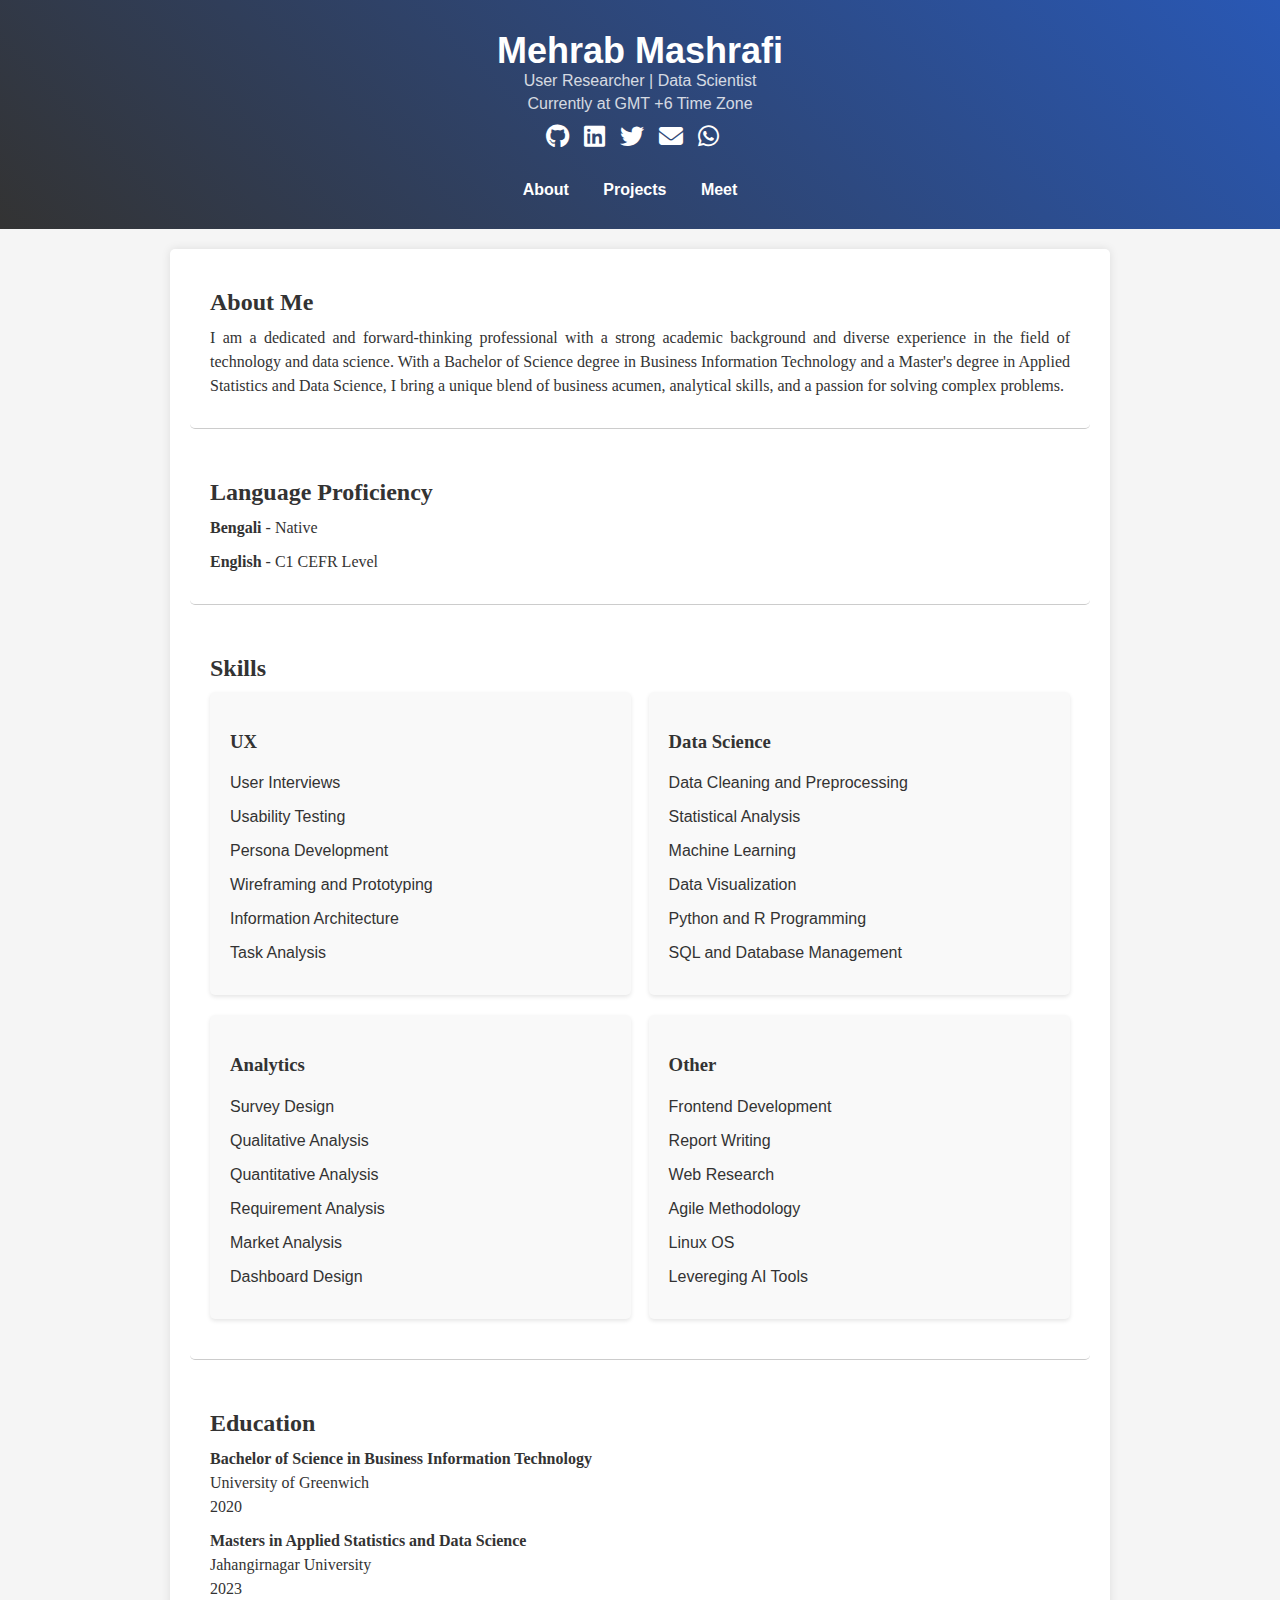
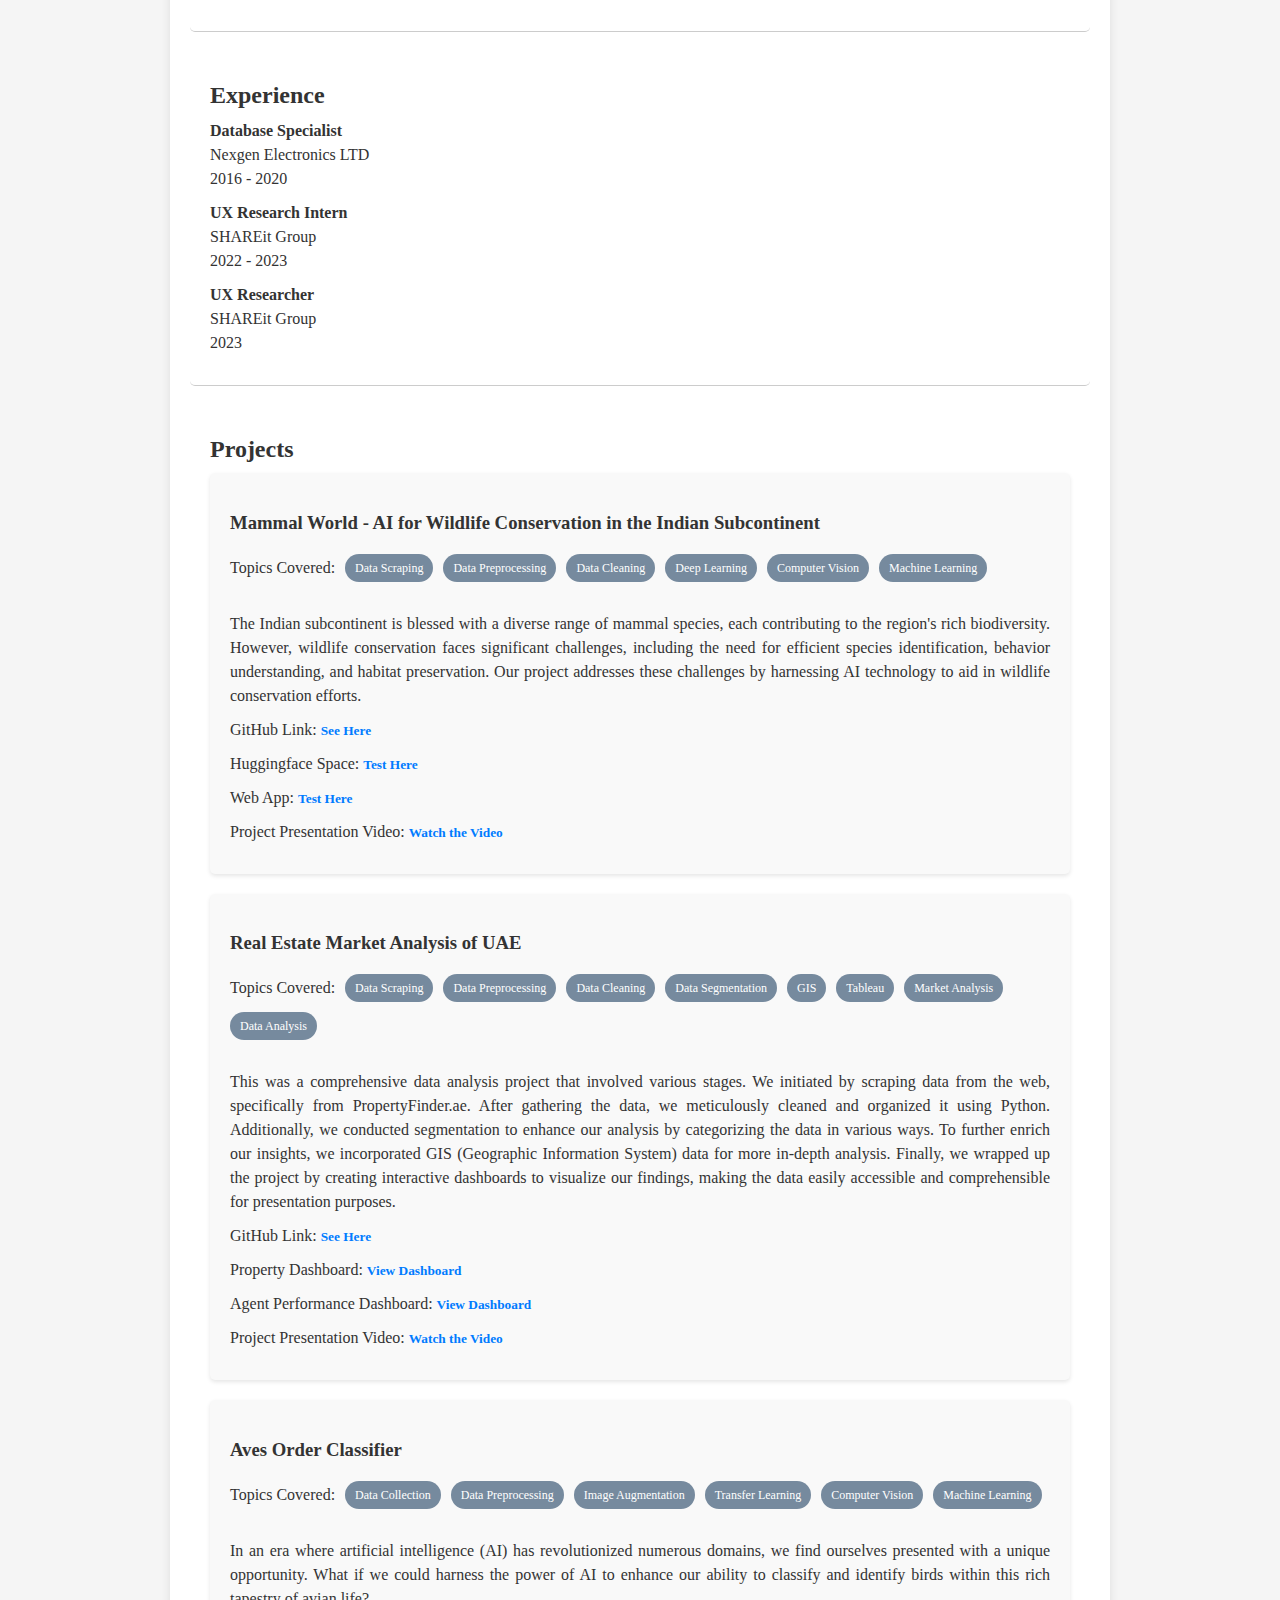
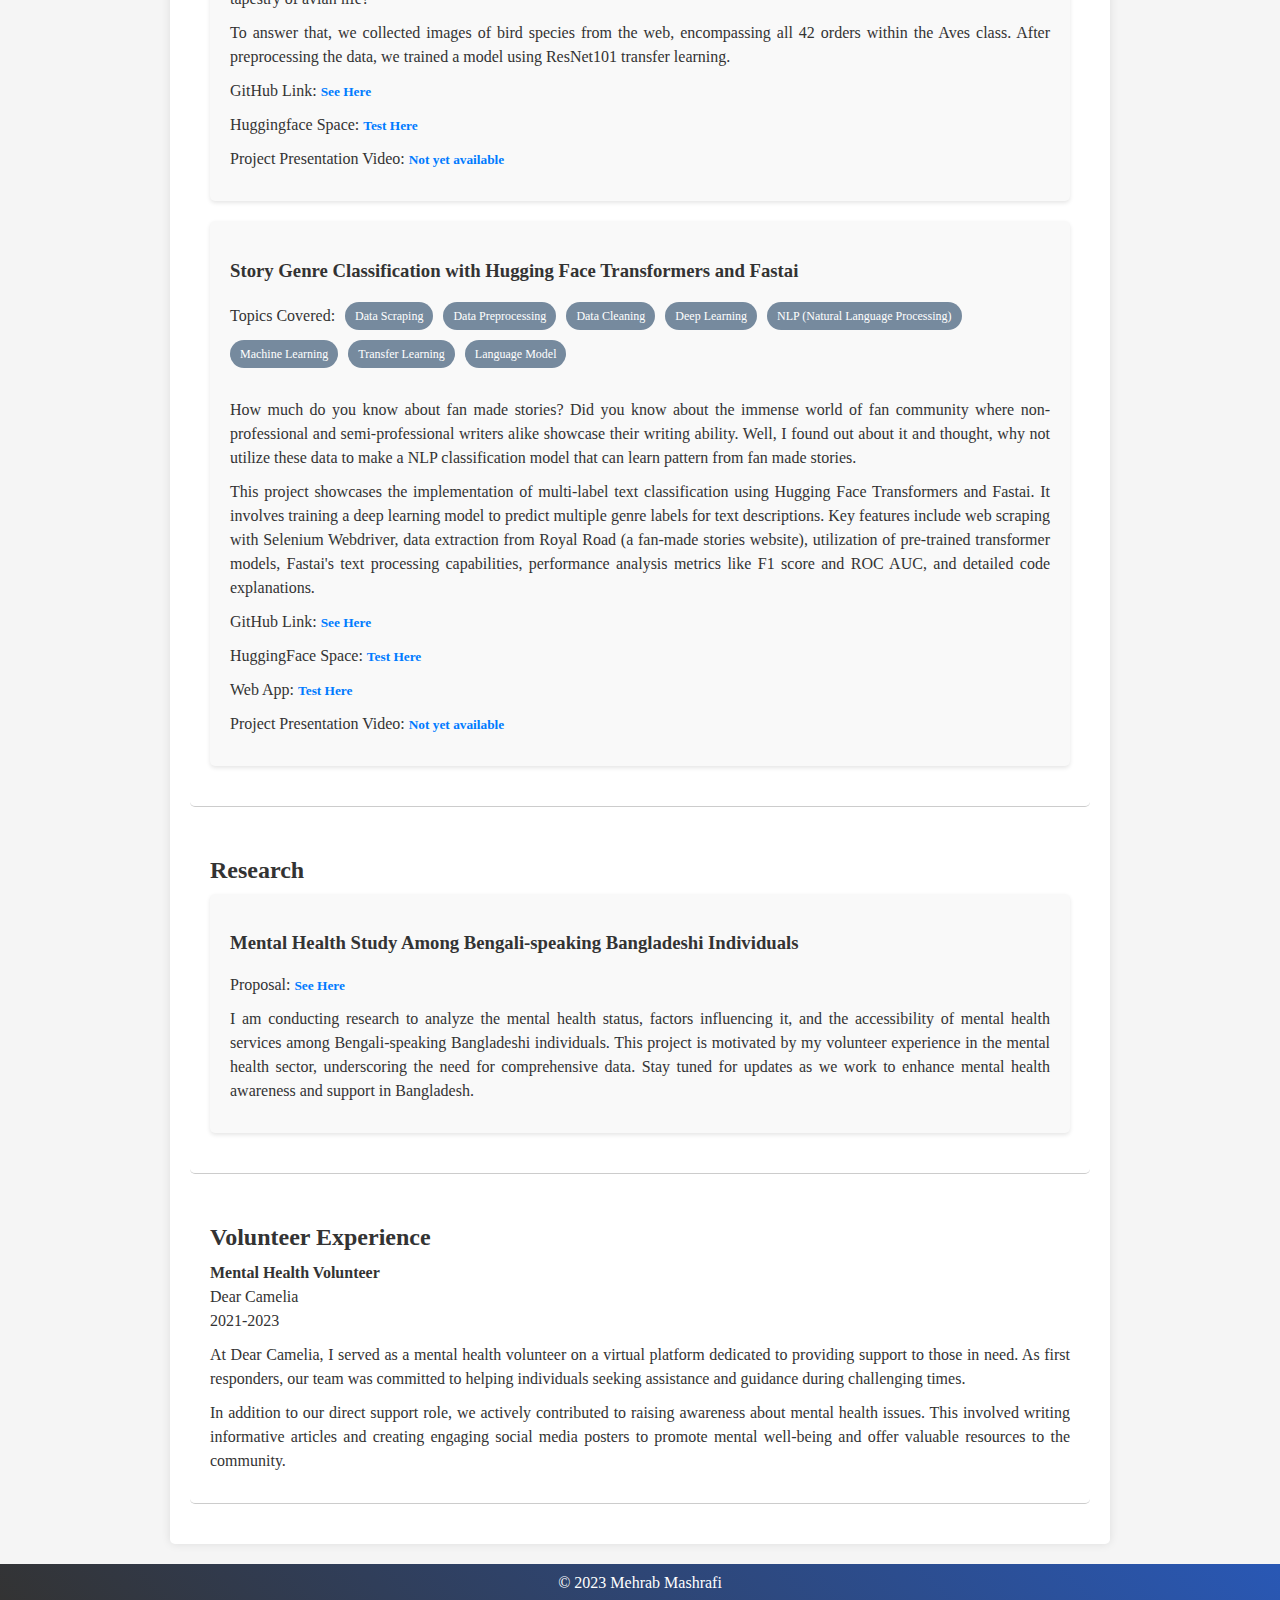
==== index.html @ 939d9331 "New project html added" ====
<!DOCTYPE html>
<html lang="en">
<head>
    <meta charset="UTF-8">
    <meta name="viewport" content="width=device-width, initial-scale=1.0">
    <title>Mehrab Mashrafi's Portfolio</title>
    <link rel="stylesheet" href="https://cdnjs.cloudflare.com/ajax/libs/font-awesome/6.3.0/css/all.min.css">
    <link rel="stylesheet" href="style.css">
</head>
<body>
    <header>
        <div class="header-content">
            <h1>Mehrab Mashrafi</h1>
            <p>User Researcher | Data Scientist</p>
            <p>Currently at GMT +6 Time Zone</p>
            <div class="contact-icons">
                <a href="https://github.com/2mdipro7" target="_blank"><i class="fab fa-github"></i></a>
                <a href="https://www.linkedin.com/in/2mdipro7" target="_blank"><i class="fab fa-linkedin"></i></a>
                <a href="https://twitter.com/dipro7mufc" target="_blank"><i class="fab fa-twitter"></i></a>
                <a href="mailto:mm4mashrafi@gmail.com"><i class="fas fa-envelope"></i></a>
                <a href="https://wa.me/+8801794384135" target="_blank"><i class="fab fa-whatsapp"></i></a>
            </div>
            </div>
        </div>
        <nav>
            <ul>
                <li><a href="#about">About</a></li>
                <li><a href="#projects">Projects</a></li>
                <li><a href="https://calendly.com/2mdipro7" target="_blank">Meet</a></li>
            </ul>
        </nav>
    </header>
    
    
    <main>
        <section id="about">
            <h2>About Me</h2>
            <p>I am a dedicated and forward-thinking professional with a strong academic background and diverse experience in the field of technology and data science. With a Bachelor of Science degree in Business Information Technology and a Master's degree in Applied Statistics and Data Science, I bring a unique blend of business acumen, analytical skills, and a passion for solving complex problems.</p>
        </section>

        <section id="language">
            <h2>Language Proficiency</h2>
            <p><strong>Bengali</strong> - Native</p>
            <p><strong>English</strong> - C1 CEFR Level</p>
        </section>

        <!-- Skills Section -->
        <section id="skills" class="skills-section">
            <h2>Skills</h2>
            <div class="split-columns">
                <!-- UX Research Column (50%) -->
                <div class="column">
                    <h3>UX</h3>
                    <p>User Interviews</p>
                    <p>Usability Testing</p>
                    <p>Persona Development</p>
                    <p>Wireframing and Prototyping</p>
                    <p>Information Architecture</p>
                    <p>Task Analysis</p>
                </div>

                <!-- Data Science and Analysis Column -->
                <div class="column">
                    <h3>Data Science</h3>
                    <p>Data Cleaning and Preprocessing</p>
                    <p>Statistical Analysis</p>
                    <p>Machine Learning</p>
                    <p>Data Visualization</p>
                    <p>Python and R Programming</p>
                    <p>SQL and Database Management</p>
                </div>
            </div>
            <div class="split-columns">
                <!-- UX Research Column (50%) -->
                <div class="column">
                    <h3>Analytics</h3>
                    <p>Survey Design</p>
                    <p>Qualitative Analysis</p>
                    <p>Quantitative Analysis</p>
                    <p>Requirement Analysis</p>
                    <p>Market Analysis</p>
                    <p>Dashboard Design</p>
                </div>

                <!-- Data Science and Analysis Column -->
                <div class="column">
                    <h3>Other</h3>
                    <p>Frontend Development</p>
                    <p>Report Writing</p>
                    <p>Web Research</p>
                    <p>Agile Methodology</p>
                    <p>Linux OS</p>
                    <p>Levereging AI Tools</p>
                </div>
            </div>
        </section>

        <section id="education">
            <h2>Education</h2>
            <p><strong>Bachelor of Science in Business Information Technology</strong> <br> University of Greenwich <br> 2020</p>
            <p><strong>Masters in Applied Statistics and Data Science</strong> <br> Jahangirnagar University <br> 2023</p>
        </section>
    
        <section id="experience">
            <h2>Experience</h2>
            <p><strong>Database Specialist</strong> <br> Nexgen Electronics LTD <br> 2016 - 2020</p>
            <p><strong>UX Research Intern</strong> <br> SHAREit Group <br> 2022 - 2023</p>
            <p><strong>UX Researcher</strong> <br> SHAREit Group <br> 2023</p>
        </section>

        <section id="projects">
            <h2>Projects</h2>
            <div class="projects">
                <h3>Mammal World - AI for Wildlife Conservation in the Indian Subcontinent</h3>
                <p class="topics">
                    Topics Covered:
                    <span>Data Scraping</span>
                    <span>Data Preprocessing</span>
                    <span>Data Cleaning</span>
                    <span>Deep Learning</span>
                    <span>Computer Vision</span>
                    <span>Machine Learning</span>
                </p>                
                <p>
                    The Indian subcontinent is blessed with a diverse range of mammal species, each contributing to the region's rich biodiversity. However, wildlife conservation faces significant challenges, including the need for efficient species identification, behavior understanding, and habitat preservation. Our project addresses these challenges by harnessing AI technology to aid in wildlife conservation efforts.
                </p>
                <p>
                    GitHub Link: <a href="https://github.com/2mdipro7/mammal-world" target="_blank">See Here</a>
                </p>
                <p>
                    Huggingface Space: <a href="https://huggingface.co/spaces/dipro7/mammals-of-india" target="_blank">Test Here</a>
                </p>
                <p>
                    Web App: <a href="https://mammal-world.streamlit.app/" target="_blank">Test Here</a>
                </p>
                <p>
                    Project Presentation Video: <a href="https://youtu.be/bAm37ikyFGY" target="_blank">Watch the Video</a>
                </p>
            </div>
            <div class="projects">
                <a href="projects/real-estate-uae.html" class="project-link">
                    <h3>Real Estate Market Analysis of UAE</h3>
                </a>
                <p class="topics">
                    Topics Covered: 
                    <span>Data Scraping</span>
                    <span>Data Preprocessing</span>
                    <span>Data Cleaning</span>
                    <span>Data Segmentation</span>
                    <span>GIS</span>
                    <span>Tableau</span>
                    <span>Market Analysis</span>
                    <span>Data Analysis</span>
                </p>
                <p>
                    This was a comprehensive data analysis project that involved various stages. We initiated by scraping data from the web, specifically from PropertyFinder.ae. After gathering the data, we meticulously cleaned and organized it using Python. Additionally, we conducted segmentation to enhance our analysis by categorizing the data in various ways. To further enrich our insights, we incorporated GIS (Geographic Information System) data for more in-depth analysis. Finally, we wrapped up the project by creating interactive dashboards to visualize our findings, making the data easily accessible and comprehensible for presentation purposes.
                </p>
                <p>
                    GitHub Link: <a href="https://github.com/2mdipro7/Real-Estate-Market-Analysis-UAE" target="_blank">See Here</a>
                </p>
                <p>
                    Property Dashboard: <a href="https://public.tableau.com/app/profile/mehrab.mashrafi/viz/RealEstateMarketAnalysisofUAE/PropertyInsights?publish=yes" target="_blank">View Dashboard</a>
                </p>
                <p>
                    Agent Performance Dashboard: <a href="https://public.tableau.com/app/profile/mehrab.mashrafi/viz/RealEstateMarketAnalysisofUAE/AgentPerformance?publish=yes" target="_blank">View Dashboard</a>
                </p>
                <p>
                    Project Presentation Video: <a href="https://youtu.be/vqzdI8A64Sc" target="_blank">Watch the Video</a>
                </p>
            </div>
            <div class="projects">
                <h3>Aves Order Classifier</h3>
                <p class="topics">
                    Topics Covered:
                    <span>Data Collection</span>
                    <span>Data Preprocessing</span>
                    <span>Image Augmentation</span>
                    <span>Transfer Learning</span>
                    <span>Computer Vision</span>
                    <span>Machine Learning</span>
                </p>                
                <p>
                    In an era where artificial intelligence (AI) has revolutionized numerous domains, we find ourselves presented with a unique opportunity. What if we could harness the power of AI to enhance our ability to classify and identify birds within this rich tapestry of avian life?
                </p>
                <p>
                    To answer that, we collected images of bird species from the web, encompassing all 42 orders within the Aves class. After preprocessing the data, we trained a model using ResNet101 transfer learning.
                </p>
                <p>
                    GitHub Link: <a href="https://github.com/2mdipro7/Aves-Order-Classifier" target="_blank">See Here</a>
                </p>
                <p>
                    Huggingface Space: <a href="https://huggingface.co/spaces/dipro7/aves-order-classifier" target="_blank">Test Here</a>
                </p>
                <p>
                    Project Presentation Video: <a href="#" target="_blank">Not yet available</a>
                </p>                
            </div>
            <div class="projects">
                <h3>Story Genre Classification with Hugging Face Transformers and Fastai</h3>
                <p class="topics">
                    Topics Covered:
                    <span>Data Scraping</span>
                    <span>Data Preprocessing</span>
                    <span>Data Cleaning</span>
                    <span>Deep Learning</span>
                    <span>NLP (Natural Language Processing)</span>
                    <span>Machine Learning</span>
                    <span>Transfer Learning</span>
                    <span>Language Model</span>
                </p>                
                <p>
                    How much do you know about fan made stories? Did you know about the immense world of fan community where non-professional and semi-professional writers alike showcase their writing ability. Well, I found out about it and thought, why not utilize these data to make a NLP classification model that can learn pattern from fan made stories.
                </p>
                <p>
                    This project showcases the implementation of multi-label text classification using Hugging Face Transformers and Fastai. It involves training a deep learning model to predict multiple genre labels for text descriptions. Key features include web scraping with Selenium Webdriver, data extraction from Royal Road (a fan-made stories website), utilization of pre-trained transformer models, Fastai's text processing capabilities, performance analysis metrics like F1 score and ROC AUC, and detailed code explanations.
                </p>
                <p>
                    GitHub Link: <a href="https://github.com/2mdipro7/story-genre-classifier" target="_blank">See Here</a>
                </p>
                <p>
                    HuggingFace Space: <a href="https://huggingface.co/spaces/dipro7/story-genre-classifier" target="_blank">Test Here</a>
                </p>
                <p>
                    Web App: <a href="https://story-genre-classifier.onrender.com/" target="_blank">Test Here</a>
                </p>
                <p>
                    Project Presentation Video: <a href="#" target="_blank">Not yet available</a>
                </p>

            </div>
        </section>
        </section>
    
        <section id="research">
            <h2>Research</h2>
            <div class="projects">
            <h3>Mental Health Study Among Bengali-speaking Bangladeshi Individuals</h3>
            <p>
                Proposal: <a href="https://docs.google.com/document/d/1ADifQ-jig_YlFvqOVDjJp1JeUMj5Y4mU9con99kUQoI/edit?usp=sharing" target="_blank">See Here</a>
            </p>
            <p>I am conducting research to analyze the mental health status, factors influencing it, and the accessibility of mental health services among Bengali-speaking Bangladeshi individuals. This project is motivated by my volunteer experience in the mental health sector, underscoring the need for comprehensive data. Stay tuned for updates as we work to enhance mental health awareness and support in Bangladesh.</p>
            </div>
        </section>
    
        <section id="volunteer">
            <h2>Volunteer Experience</h2>
            <p>
                <strong>Mental Health Volunteer</strong><br>Dear Camelia <br>2021-2023
            </p>
            <p>
                At Dear Camelia, I served as a mental health volunteer on a virtual platform dedicated to providing support to those in need. As first responders, our team was committed to helping individuals seeking assistance and guidance during challenging times.
            </p>
            <p>
                In addition to our direct support role, we actively contributed to raising awareness about mental health issues. This involved writing informative articles and creating engaging social media posters to promote mental well-being and offer valuable resources to the community.
            </p>
        </section>
    </main>    
    <footer>
        <p>&copy; 2023 Mehrab Mashrafi</p>
    </footer>
</body>
</html>
---- style.css ----
/* Reset some default styles */
body, h1, h2, p, ul {
    margin: 0;
    padding: 0;
}

/* Basic styling */
body {
    font-family: Georgia, 'Times New Roman', Times, serif;
    text-align: justify;
    background-color: #f5f5f5;
    color: #333;
    background-image: url('resources/images/benner_12.jpg'); /* Replace 'path/to/your/background-image.jpg' with the actual path to your image file */
    background-repeat: repeat; /* You can change this to 'repeat-x' or 'repeat-y' for different patterns */
    background-size: auto; /* Adjust the size as needed */
}

/* CSS for Header */
header {
    font-family: Arial, Helvetica, sans-serif;
    background: linear-gradient(45deg, #333, #2958b5);
    color: #fff;
    text-align: center;
    padding: 20px 0;
    position: relative; /* Add position relative for pseudo-element */
}

header::before {
    content: "";
    position: absolute;
    top: 0;
    left: 0;
    right: 0;
    bottom: 0;
    background: url('path/to/your/background-image.jpg'); /* Add your background image path */
    opacity: 0.2; /* Adjust opacity as desired */
    z-index: -1; /* Place it behind the content */
}

header h1 {
    font-size: 36px;
}

/* CSS for smoother text in the header */
.header-content {
    margin-top: 10px; /* Add some top margin to separate from the name */
}

.header-content p {
    font-size: 16px; /* Adjust font size as needed for smoother appearance */
    margin-bottom: 5px; /* Add space between lines */
    opacity: 0.8; /* Adjust opacity for a subtle effect */
}

/* CSS for Contact Icons */
.contact-icons {
    display: flex;
    justify-content: center; /* Center-align icons horizontally */
    align-items: center; /* Center-align icons vertically */
    margin-top: 10px;
}

.contact-icons a {
    color: #fff; /* Set icon color to white */
    font-size: 24px; /* Increase icon size */
    margin-right: 15px; /* Adjust spacing between icons */
    text-decoration: none; /* Remove underlines from icons */
    transition: color 0.3s; /* Add hover effect for color change */
}

.contact-icons a:hover {
    color: #66b3e0; /* Change color on hover (adjust as needed) */
}

/* CSS for Navigation Bar */
nav {
    /*background: linear-gradient(45deg, #333, #603131); /* Replace with the actual background color of your header */
    /* Add any other styling you want for the navigation bar here */
    text-align: center;
    padding-top: 5px;
    margin-top: 20px;
    padding-bottom: 10px;
}

nav ul {
    list-style-type: none;
    text-align: center;
    padding-top: 5px;
}

nav li {
    display: inline;
    margin-right: 20px;
    padding: 5px;
}

nav a {
    text-decoration: none;
    color: #ffffff;
    font-weight: bold;
    transition: color 0.3s;
}

nav a:hover {
    color: #666;
}

main {
    max-width: 900px;
    margin: 20px auto;
    padding: 20px;
    background-color: #fff;
    border-radius: 5px;
    box-shadow: 0px 0px 10px rgba(0, 0, 0, 0.1);
}

h2 {
    font-size: 24px;
    margin-bottom: 10px;
}

/* Style for sections */
section {
    border-bottom: 1px solid #ccc;
    padding: 20px;
    margin-bottom: 20px;
    border-radius: 5px;
}

/* Style for section headings */
section h2 {
    font-size: 24px;
    margin-bottom: 10px;
}

/* Style for section content */
section p {
    font-size: 16px;
    line-height: 1.5; /* Improve readability with line spacing */
    margin-bottom: 10px;
}

/* Style for strong text (e.g., course names, job titles) */
section strong {
    font-weight: bold;
}

/* Add some spacing between sections */
section + section {
    margin-top: 30px;
}

/* CSS for Split Columns */
.split-columns {
    display: flex;
    justify-content: space-between;
    flex-wrap: wrap;
}

.column {
    flex: 1;
    width: 48%; /* Set to less than 50% to accommodate for spacing */
    margin-right: 2%; /* Add spacing between columns */
    background-color: #f9f9f9; /* Subtle background color for projects */
    padding: 20px;
    border-radius: 5px;
    box-shadow: 0 2px 4px rgba(0, 0, 0, 0.1); /* Subtle shadow */
    margin-bottom: 20px;
}

.column p {
    font-family: 'Gill Sans', 'Gill Sans MT', Calibri, 'Trebuchet MS', sans-serif;
}

/* Clear the margin on the last column to prevent horizontal scroll */
.column:last-child {
    margin-right: 0;
}

.projects {
    background-color: #f9f9f9; /* Subtle background color for projects */
    padding: 20px;
    border-radius: 5px;
    box-shadow: 0 2px 4px rgba(0, 0, 0, 0.1); /* Subtle shadow */
    margin-bottom: 20px;
}
/* CSS for Links within <p> tags in the "Projects" section */
.projects p a {
    font-family: Georgia, 'Times New Roman', Times, serif;
    font-size: smaller;
    text-decoration: none; /* Remove underlines from links */
    color: #007BFF !important; /* Set the link color to a blue shade (adjust as needed) */
    font-weight: bold;
    transition: color 0.3s; /* Add a smooth color transition on hover */
}

.projects p a:hover {
    color: #0056b3 !important; /* Change link color on hover (adjust as needed) */
}
.projects:hover {
background-color: rgb(233, 235, 236);
}

.project-link {
    text-decoration: none; /* Remove underlines from links */
    color: inherit; /* Set the link color to a blue shade (adjust as needed) */
    font-weight: bold;
    transition: color 0.3s; /* Add a smooth color transition on hover */
}

.project-link:hover {
    color: #0056b3; /* Change link color on hover (adjust as needed) */
}


/* CSS for topic tags */
/* CSS for topic tags */
/* CSS for topic tags */
.topics {
    display: flex;
    flex-wrap: wrap;
    gap: 10px;
    align-items: center;
    margin-top: 20px;
    margin-bottom: 30px;
}

.topics span {
    background-color: #768a9e; /* Background color for tags */
    color: #fff; /* Text color for tags */
    border-radius: 20px; /* Rounded corners for tags */
    padding: 5px 10px; /* Spacing inside tags */
    font-size: 12px; /* Increase font size for better visibility */
}

/* Align tags vertically with the text */
.topics::before {
    font-weight: bold;
    display: inline-block;
    margin-right: 10px;
}


/* Individual Project Page */
/* CSS for unordered list (ul) */
section ul {
    list-style: square;
    padding: 0;
}

/* CSS for list items (li) */
section ul li {
    margin-left: 20px;
    margin-bottom: 10px;
    padding: 5px 0;
}

/* Style for links within list items */
section ul li a {
    text-decoration: none;
    color: #007BFF; /* Set the link color to a blue shade (adjust as needed) */
    font-weight: bold;
    transition: color 0.3s; /* Add a smooth color transition on hover */
}

/* Hover effect for links within list items */
section ul li a:hover {
    color: #0056b3; /* Change link color on hover (adjust as needed) */
}

/* CSS for the video container */
/* CSS for the video container */
.video-container {
    position: relative;
    padding-bottom: 56.25%; /* 16:9 aspect ratio */
    padding-top: 30px; /* Adjust for any additional content */
    height: 0;
    overflow: hidden;
    border: 2px solid #007BFF; /* Add a border */
    border-radius: 10px; /* Rounded corners */
    box-shadow: 0 4px 8px rgba(0, 0, 0, 0.2); /* Add a shadow effect */
}

/* Style for the embedded video */
.video-container iframe {
    position: absolute;
    top: 0;
    left: 0;
    width: 100%;
    height: 100%;
    border-radius: 8px; /* Match the border radius of the container */
}


footer {
    text-align: center;
    padding: 10px;
    background: linear-gradient(45deg, #333, #2958b5);
    color: #fff;
}

/* Responsive styles */
@media screen and (max-width: 768px) {
    nav ul {
        text-align: center;
    }
    nav li {
        display: block;
        margin-bottom: 10px;
    }
    body {
        text-align: left;
    }
}
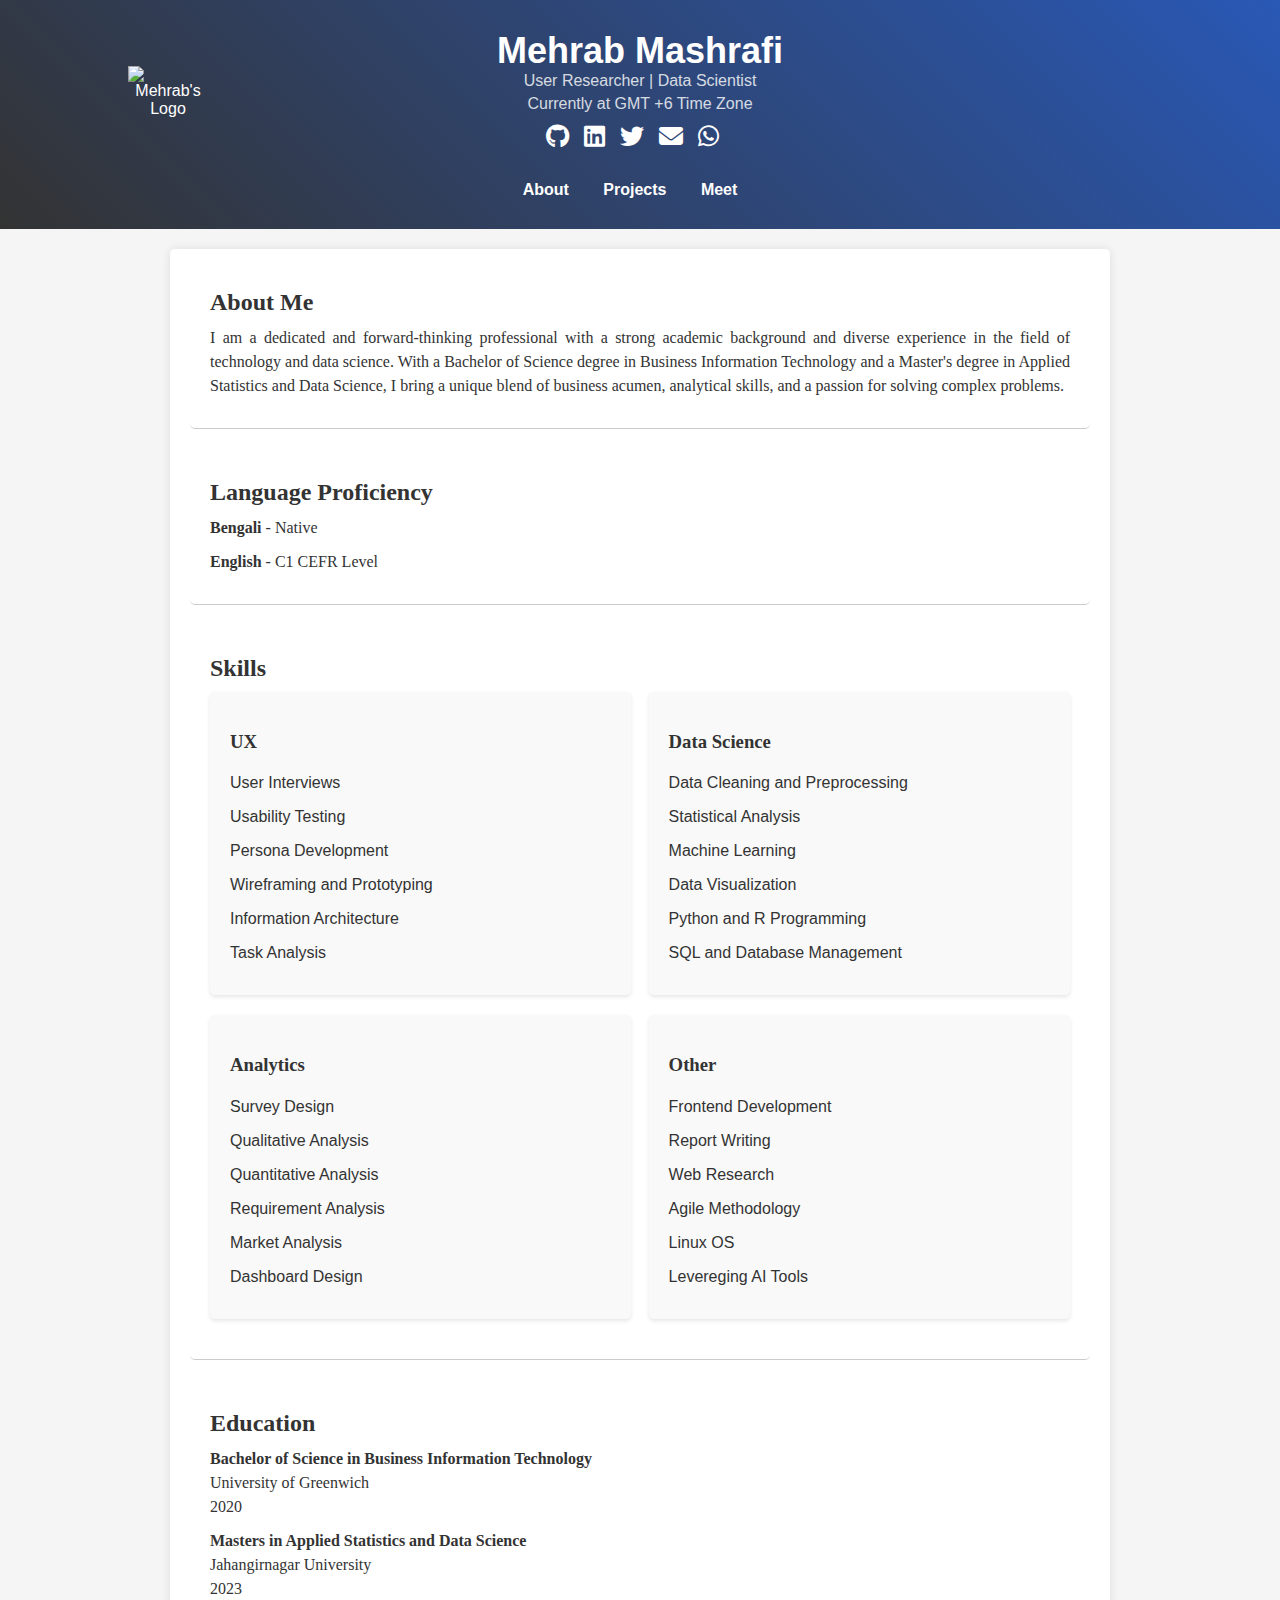
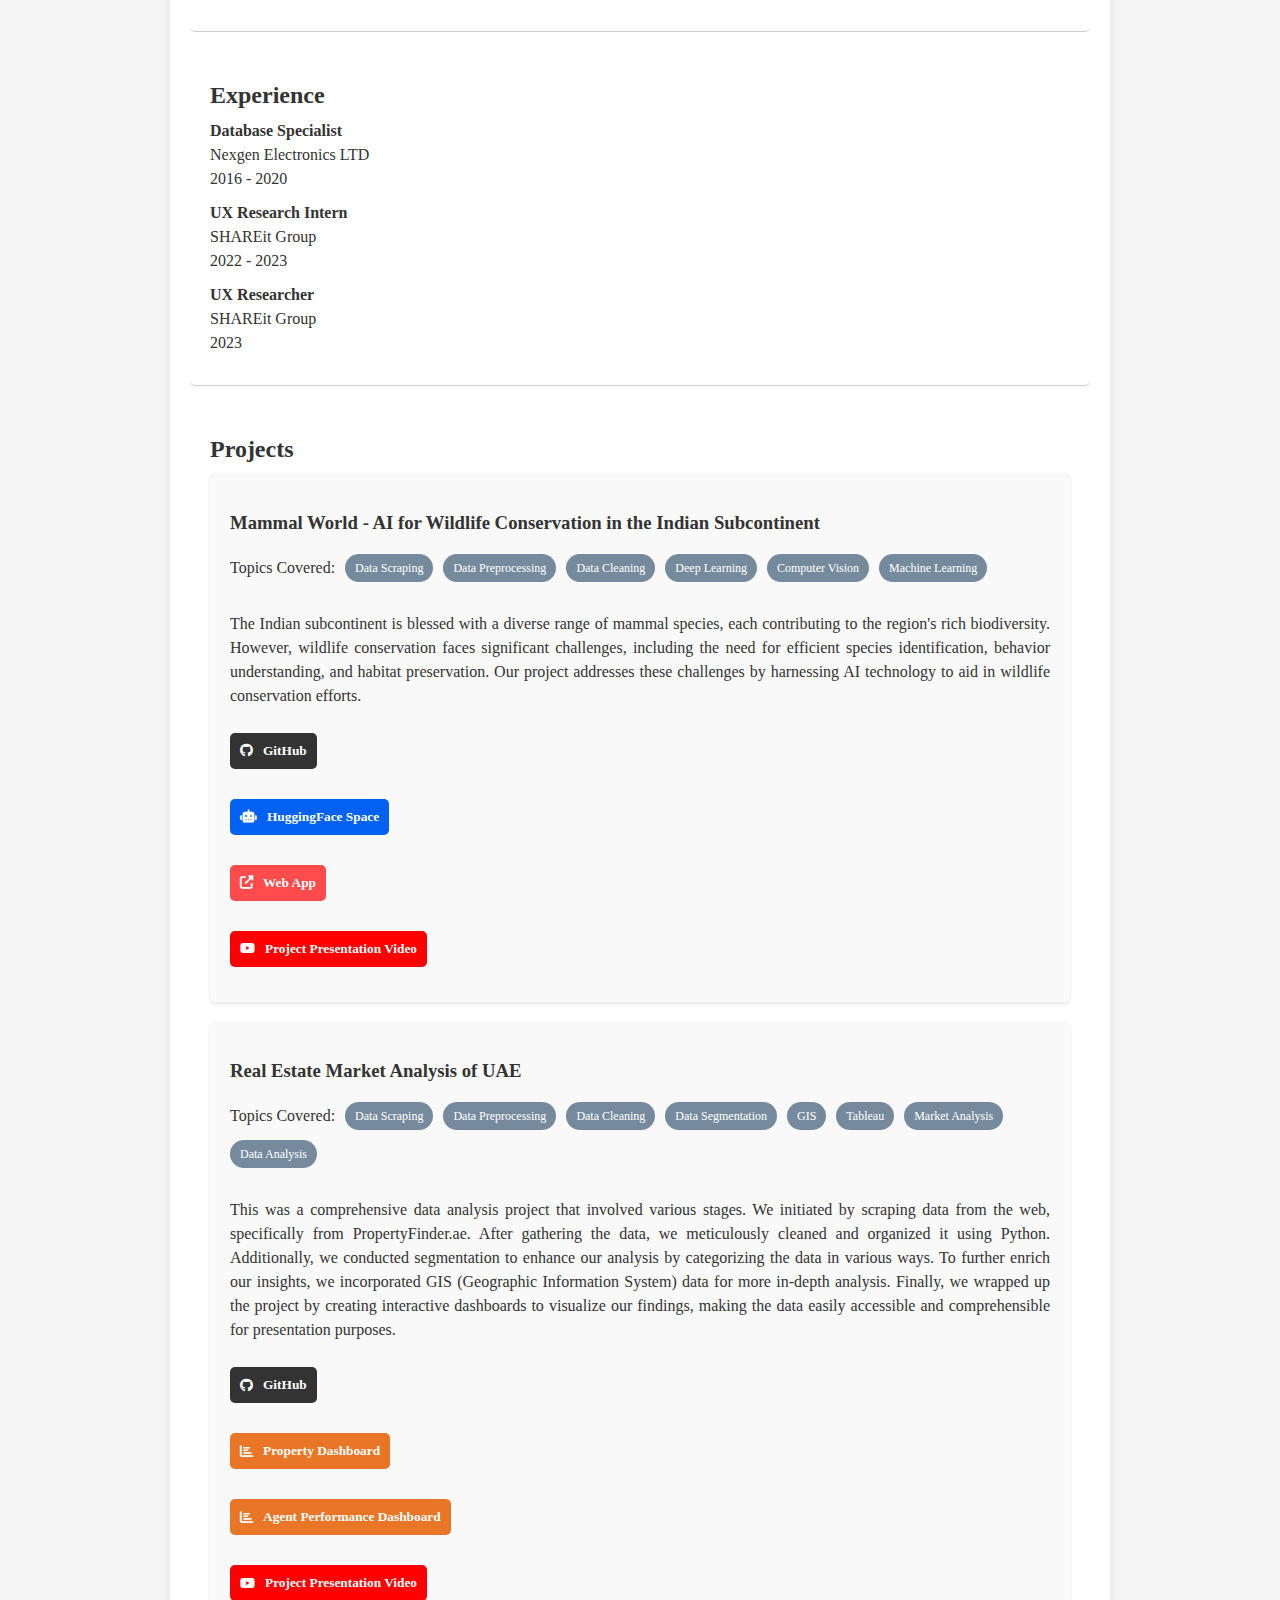
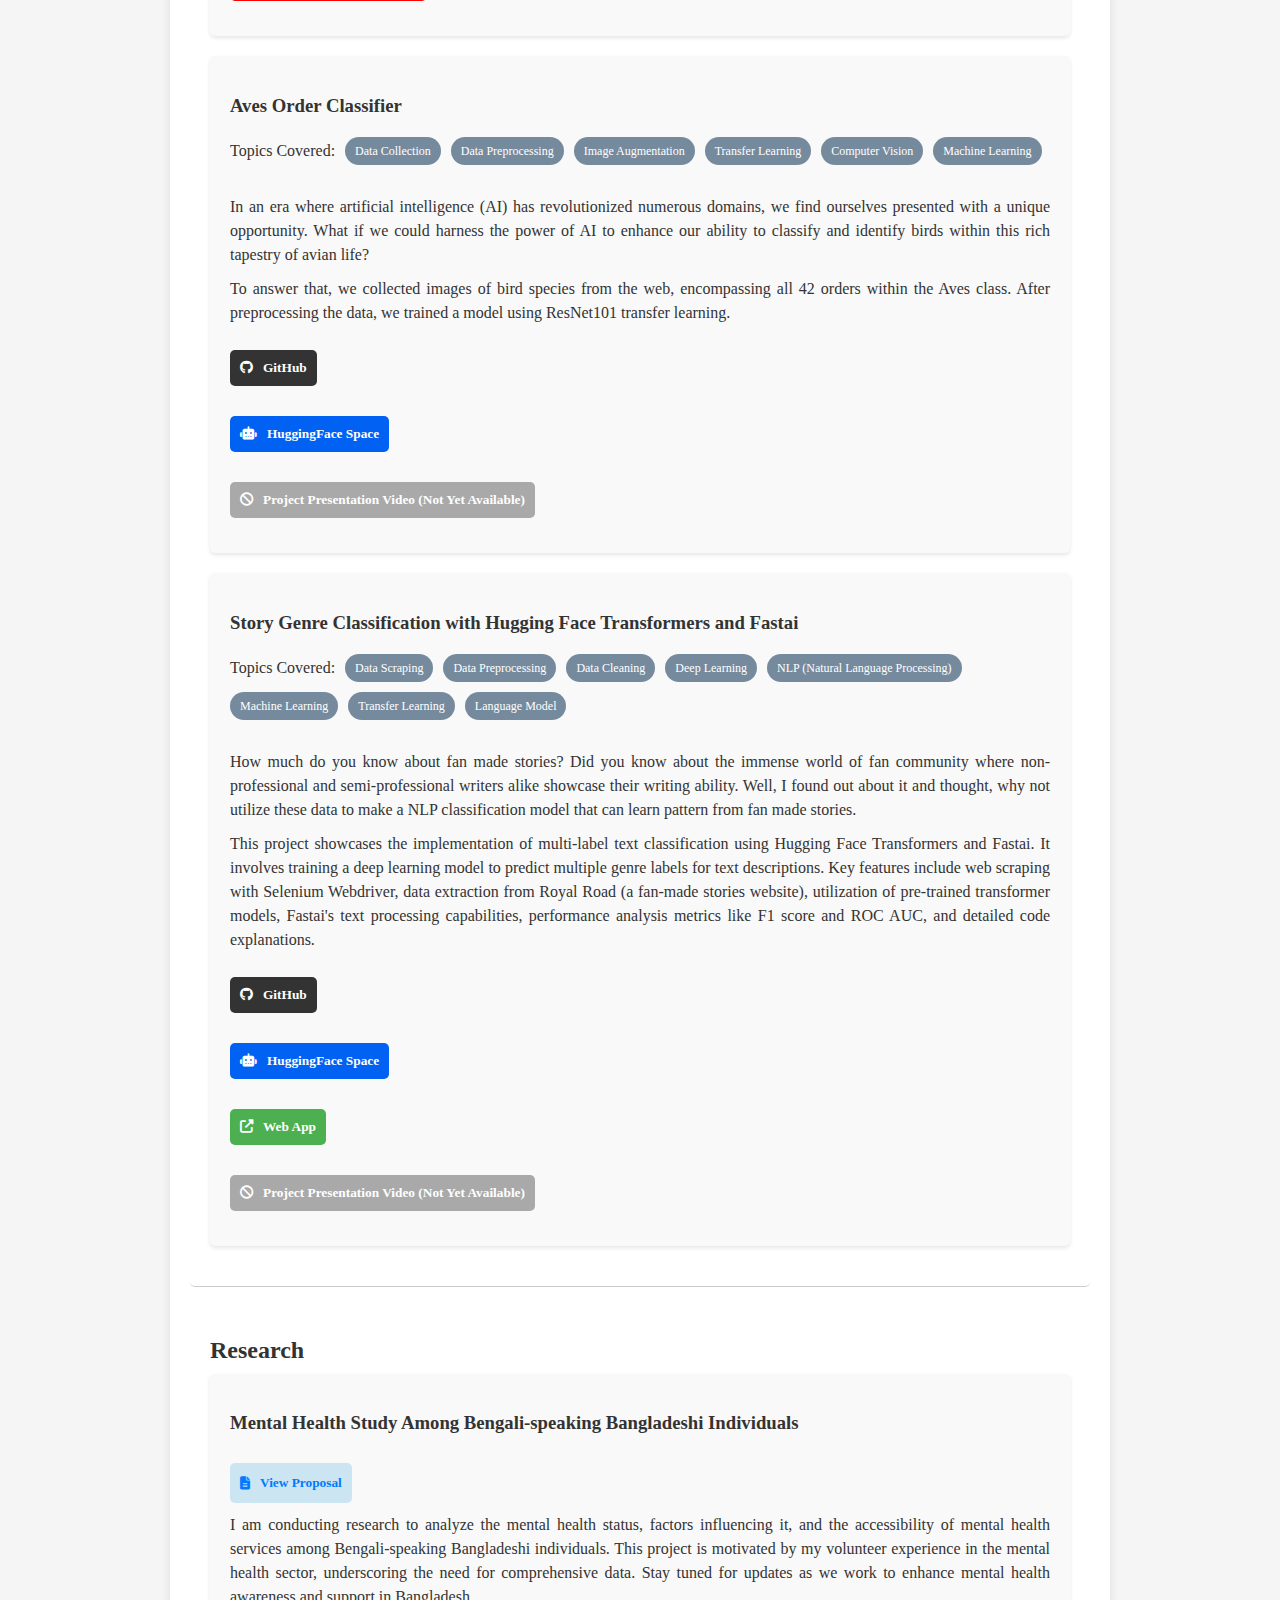
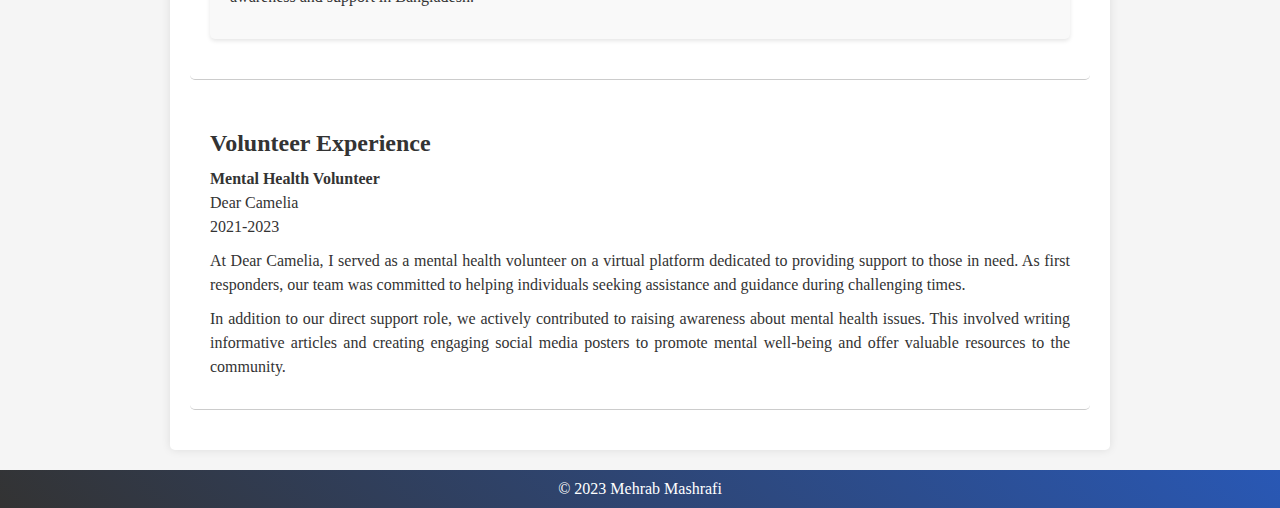
==== commit 739c697a: "Link issue fixed" ====
--- a/index.html
+++ b/index.html
@@ -10,6 +10,9 @@
 <body>
     <header>
         <div class="header-content">
+            <div class="branding">
+                <img src="resources/images/My Logo Gradient.svg" alt="Mehrab's Logo" class="logo"> <!-- Add your logo here -->
+            </div>
             <h1>Mehrab Mashrafi</h1>
             <p>User Researcher | Data Scientist</p>
             <p>Currently at GMT +6 Time Zone</p>
@@ -111,7 +114,9 @@
         <section id="projects">
             <h2>Projects</h2>
             <div class="projects">
+                <a href="projects/mammal-world.html" class="project-link">
                 <h3>Mammal World - AI for Wildlife Conservation in the Indian Subcontinent</h3>
+                </a>
                 <p class="topics">
                     Topics Covered:
                     <span>Data Scraping</span>
@@ -124,18 +129,28 @@
                 <p>
                     The Indian subcontinent is blessed with a diverse range of mammal species, each contributing to the region's rich biodiversity. However, wildlife conservation faces significant challenges, including the need for efficient species identification, behavior understanding, and habitat preservation. Our project addresses these challenges by harnessing AI technology to aid in wildlife conservation efforts.
                 </p>
-                <p>
-                    GitHub Link: <a href="https://github.com/2mdipro7/mammal-world" target="_blank">See Here</a>
-                </p>
-                <p>
-                    Huggingface Space: <a href="https://huggingface.co/spaces/dipro7/mammals-of-india" target="_blank">Test Here</a>
-                </p>
-                <p>
-                    Web App: <a href="https://mammal-world.streamlit.app/" target="_blank">Test Here</a>
-                </p>
-                <p>
-                    Project Presentation Video: <a href="https://youtu.be/bAm37ikyFGY" target="_blank">Watch the Video</a>
-                </p>
+                <ul style="list-style: none; margin-left: -40px;">
+                    <li>
+                        <a class="button github" href="https://github.com/2mdipro7/mammal-world" target="_blank">
+                            <i class="fab fa-github icon"></i>GitHub
+                        </a>
+                    </li>
+                    <li>
+                        <a class="button huggingface" href="https://huggingface.co/spaces/dipro7/mammals-of-india" target="_blank">
+                            <i class="fas fa-robot icon"></i>HuggingFace Space
+                        </a>
+                    </li>
+                    <li>
+                        <a class="button streamlit" href="https://mammal-world.streamlit.app/" target="_blank">
+                            <i class="fas fa-external-link-alt icon"></i>Web App
+                        </a>
+                    </li>
+                    <li>
+                        <a class="button youtube" href="https://youtu.be/bAm37ikyFGY" target="_blank">
+                            <i class="fab fa-youtube icon"></i>Project Presentation Video
+                        </a>
+                    </li>
+                </ul>
             </div>
             <div class="projects">
                 <a href="projects/real-estate-uae.html" class="project-link">
@@ -155,18 +170,28 @@
                 <p>
                     This was a comprehensive data analysis project that involved various stages. We initiated by scraping data from the web, specifically from PropertyFinder.ae. After gathering the data, we meticulously cleaned and organized it using Python. Additionally, we conducted segmentation to enhance our analysis by categorizing the data in various ways. To further enrich our insights, we incorporated GIS (Geographic Information System) data for more in-depth analysis. Finally, we wrapped up the project by creating interactive dashboards to visualize our findings, making the data easily accessible and comprehensible for presentation purposes.
                 </p>
-                <p>
-                    GitHub Link: <a href="https://github.com/2mdipro7/Real-Estate-Market-Analysis-UAE" target="_blank">See Here</a>
-                </p>
-                <p>
-                    Property Dashboard: <a href="https://public.tableau.com/app/profile/mehrab.mashrafi/viz/RealEstateMarketAnalysisofUAE/PropertyInsights?publish=yes" target="_blank">View Dashboard</a>
-                </p>
-                <p>
-                    Agent Performance Dashboard: <a href="https://public.tableau.com/app/profile/mehrab.mashrafi/viz/RealEstateMarketAnalysisofUAE/AgentPerformance?publish=yes" target="_blank">View Dashboard</a>
-                </p>
-                <p>
-                    Project Presentation Video: <a href="https://youtu.be/vqzdI8A64Sc" target="_blank">Watch the Video</a>
-                </p>
+                <ul style="list-style: none; margin-left: -40px;">
+                    <li>
+                        <a class="button github" href="https://github.com/2mdipro7/Real-Estate-Market-Analysis-UAE" target="_blank">
+                            <i class="fab fa-github icon"></i>GitHub
+                        </a>
+                    </li>
+                    <li>
+                        <a class="button tableau" href="https://public.tableau.com/app/profile/mehrab.mashrafi/viz/RealEstateMarketAnalysisofUAE/PropertyInsights?publish=yes" target="_blank">
+                            <i class="fas fa-chart-bar icon"></i>Property Dashboard
+                        </a>
+                    </li>
+                    <li>
+                        <a class="button tableau" href="https://public.tableau.com/app/profile/mehrab.mashrafi/viz/RealEstateMarketAnalysisofUAE/AgentPerformance?publish=yes" target="_blank">
+                            <i class="fas fa-chart-bar icon"></i>Agent Performance Dashboard
+                        </a>
+                    </li>
+                    <li>
+                        <a class="button youtube" href="https://youtu.be/vqzdI8A64Sc" target="_blank">
+                            <i class="fab fa-youtube icon"></i>Project Presentation Video
+                        </a>
+                    </li>
+                </ul>                
             </div>
             <div class="projects">
                 <h3>Aves Order Classifier</h3>
@@ -185,15 +210,23 @@
                 <p>
                     To answer that, we collected images of bird species from the web, encompassing all 42 orders within the Aves class. After preprocessing the data, we trained a model using ResNet101 transfer learning.
                 </p>
-                <p>
-                    GitHub Link: <a href="https://github.com/2mdipro7/Aves-Order-Classifier" target="_blank">See Here</a>
-                </p>
-                <p>
-                    Huggingface Space: <a href="https://huggingface.co/spaces/dipro7/aves-order-classifier" target="_blank">Test Here</a>
-                </p>
-                <p>
-                    Project Presentation Video: <a href="#" target="_blank">Not yet available</a>
-                </p>                
+                <ul style="list-style: none; margin-left: -40px;">
+                    <li>
+                        <a class="button github" href="https://github.com/2mdipro7/Aves-Order-Classifier" target="_blank">
+                            <i class="fab fa-github icon"></i>GitHub
+                        </a>
+                    </li>
+                    <li>
+                        <a class="button huggingface" href="https://huggingface.co/spaces/dipro7/aves-order-classifier" target="_blank">
+                            <i class="fas fa-robot icon"></i>HuggingFace Space
+                        </a>
+                    </li>
+                    <li>
+                        <a class="button unavailable" href="#" target="_blank">
+                            <i class="fas fa-ban icon"></i>Project Presentation Video (Not Yet Available)
+                        </a>
+                    </li>
+                </ul>                                
             </div>
             <div class="projects">
                 <h3>Story Genre Classification with Hugging Face Transformers and Fastai</h3>
@@ -214,19 +247,28 @@
                 <p>
                     This project showcases the implementation of multi-label text classification using Hugging Face Transformers and Fastai. It involves training a deep learning model to predict multiple genre labels for text descriptions. Key features include web scraping with Selenium Webdriver, data extraction from Royal Road (a fan-made stories website), utilization of pre-trained transformer models, Fastai's text processing capabilities, performance analysis metrics like F1 score and ROC AUC, and detailed code explanations.
                 </p>
-                <p>
-                    GitHub Link: <a href="https://github.com/2mdipro7/story-genre-classifier" target="_blank">See Here</a>
-                </p>
-                <p>
-                    HuggingFace Space: <a href="https://huggingface.co/spaces/dipro7/story-genre-classifier" target="_blank">Test Here</a>
-                </p>
-                <p>
-                    Web App: <a href="https://story-genre-classifier.onrender.com/" target="_blank">Test Here</a>
-                </p>
-                <p>
-                    Project Presentation Video: <a href="#" target="_blank">Not yet available</a>
-                </p>
-
+                <ul style="list-style: none; margin-left: -40px;">
+                    <li>
+                        <a class="button github" href="https://github.com/2mdipro7/story-genre-classifier" target="_blank">
+                            <i class="fab fa-github icon"></i>GitHub
+                        </a>
+                    </li>
+                    <li>
+                        <a class="button huggingface" href="https://huggingface.co/spaces/dipro7/story-genre-classifier" target="_blank">
+                            <i class="fas fa-robot icon"></i>HuggingFace Space
+                        </a>
+                    </li>
+                    <li>
+                        <a class="button webapp" href="https://story-genre-classifier.onrender.com/" target="_blank">
+                            <i class="fas fa-external-link-alt icon"></i>Web App
+                        </a>
+                    </li>
+                    <li>
+                        <a class="button unavailable" href="#" target="_blank">
+                            <i class="fas fa-ban icon"></i>Project Presentation Video (Not Yet Available)
+                        </a>
+                    </li>
+                </ul>
             </div>
         </section>
         </section>
@@ -236,8 +278,10 @@
             <div class="projects">
             <h3>Mental Health Study Among Bengali-speaking Bangladeshi Individuals</h3>
             <p>
-                Proposal: <a href="https://docs.google.com/document/d/1ADifQ-jig_YlFvqOVDjJp1JeUMj5Y4mU9con99kUQoI/edit?usp=sharing" target="_blank">See Here</a>
-            </p>
+                <a class="button proposal" href="https://docs.google.com/document/d/1ADifQ-jig_YlFvqOVDjJp1JeUMj5Y4mU9con99kUQoI/edit?usp=sharing" target="_blank">
+                    <i class="fas fa-file-alt icon"></i>View Proposal
+                </a>
+            </p>            
             <p>I am conducting research to analyze the mental health status, factors influencing it, and the accessibility of mental health services among Bengali-speaking Bangladeshi individuals. This project is motivated by my volunteer experience in the mental health sector, underscoring the need for comprehensive data. Stay tuned for updates as we work to enhance mental health awareness and support in Bangladesh.</p>
             </div>
         </section>
--- a/style.css
+++ b/style.css
@@ -10,9 +10,26 @@
     text-align: justify;
     background-color: #f5f5f5;
     color: #333;
-    background-image: url('resources/images/benner_12.jpg'); /* Replace 'path/to/your/background-image.jpg' with the actual path to your image file */
+    /*background-image: url('resources/images/benner_12.jpg'); /* Replace 'path/to/your/background-image.jpg' with the actual path to your image file */
     background-repeat: repeat; /* You can change this to 'repeat-x' or 'repeat-y' for different patterns */
     background-size: auto; /* Adjust the size as needed */
+}
+
+.branding {
+    align-items: center;
+    gap: 15px; /* space between logo and your name */
+}
+
+.header-content {
+    position: relative;  /* make sure the header has relative positioning */
+}
+
+.logo {
+    width: 80px; /* increased size from 50px to 80px */
+    height: auto;
+    position: absolute;
+    top: 30%; 
+    left: 10%; /* moved a bit more to the right */
 }
 
 /* CSS for Header */
@@ -250,7 +267,7 @@
 
 /* CSS for list items (li) */
 section ul li {
-    margin-left: 20px;
+    margin-left: 40px;
     margin-bottom: 10px;
     padding: 5px 0;
 }
@@ -265,7 +282,7 @@
 
 /* Hover effect for links within list items */
 section ul li a:hover {
-    color: #0056b3; /* Change link color on hover (adjust as needed) */
+    color: #ffffff; /* Change link color on hover (adjust as needed) */
 }
 
 /* CSS for the video container */
@@ -291,7 +308,59 @@
     border-radius: 8px; /* Match the border radius of the container */
 }
 
-
+/* Buttons */
+.button {
+    display: inline-flex;
+    align-items: center;
+    padding: 10px;
+    margin-top: 10px;
+    border: none;
+    border-radius: 5px;
+    color: #ffffff;
+    text-decoration: none;
+    font-weight: bold;
+    transition: background-color 0.3s;
+    font-size: smaller;
+}
+.github { background-color: #333; }
+.github:hover { background-color: #555; }
+.huggingface { background-color: #0061f2; }
+.huggingface:hover { background-color: #0073f7; }
+.streamlit { background-color: #ff4b4b; }
+.streamlit:hover { background-color: #ff6666; }
+.youtube { background-color: #FF0000; }
+.youtube:hover { background-color: #ff3333; }
+.tableau { background-color: #E97627; }
+.tableau:hover { background-color: #EB8A45; }
+.webapp {
+    background-color: #4CAF50; /* Example color */
+}
+.webapp:hover {
+    background-color: #45a049; /* Darker shade for hover effect */
+}
+
+.unavailable {
+    background-color: #A9A9A9;
+}
+.unavailable:hover {
+    background-color: #808080;
+}
+.proposal {
+    background-color: #cce5f2;
+}
+.proposal:hover {
+    background-color: #9bc3d8;
+}
+
+        
+.icon {
+    margin-right: 10px;
+}
+.text {
+    margin-top: 5px;
+}
+
+/*Footer */
 footer {
     text-align: center;
     padding: 10px;
@@ -311,4 +380,12 @@
     body {
         text-align: left;
     }
-}
+    .logo {
+        display: none;/
+    }
+
+    /* Adjust the starting position of the text */
+    .header-text {
+        margin-top: 70px; /* space equivalent to the height of the logo + some extra spacing */
+    }
+}
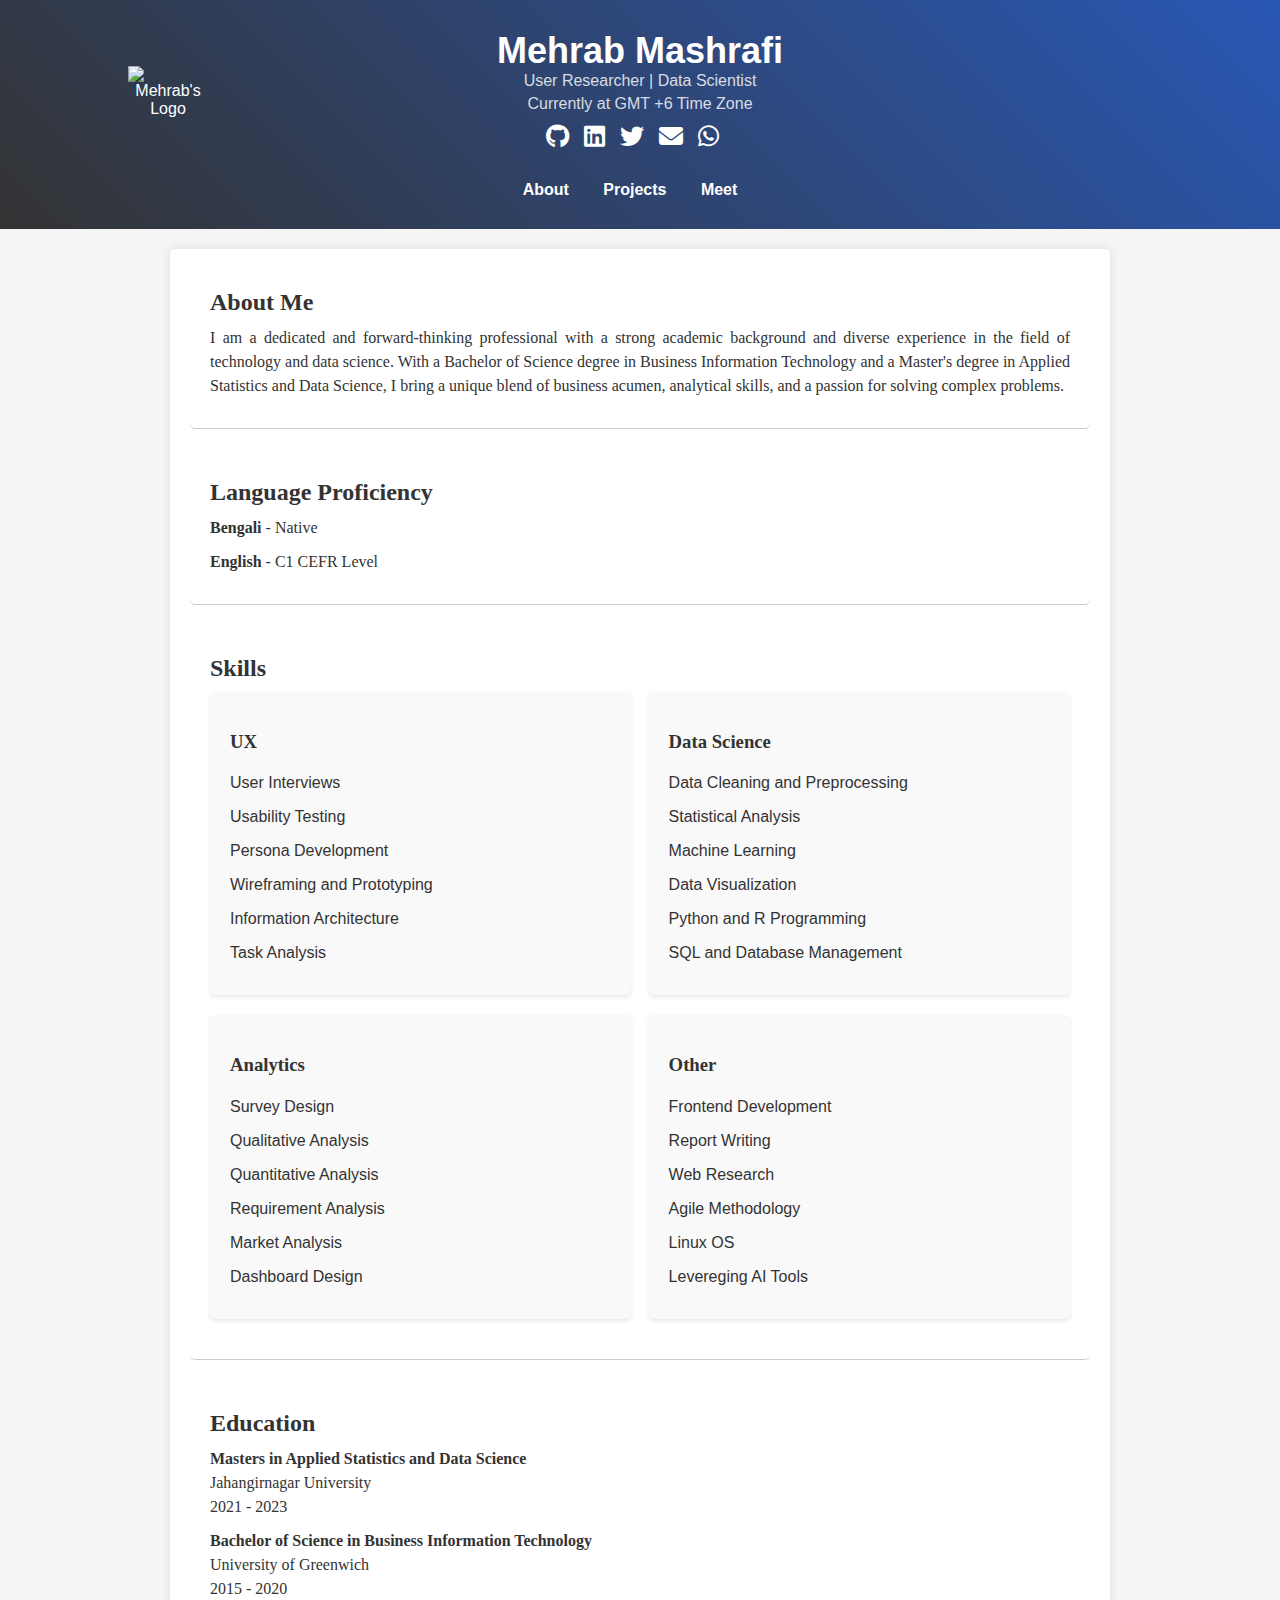
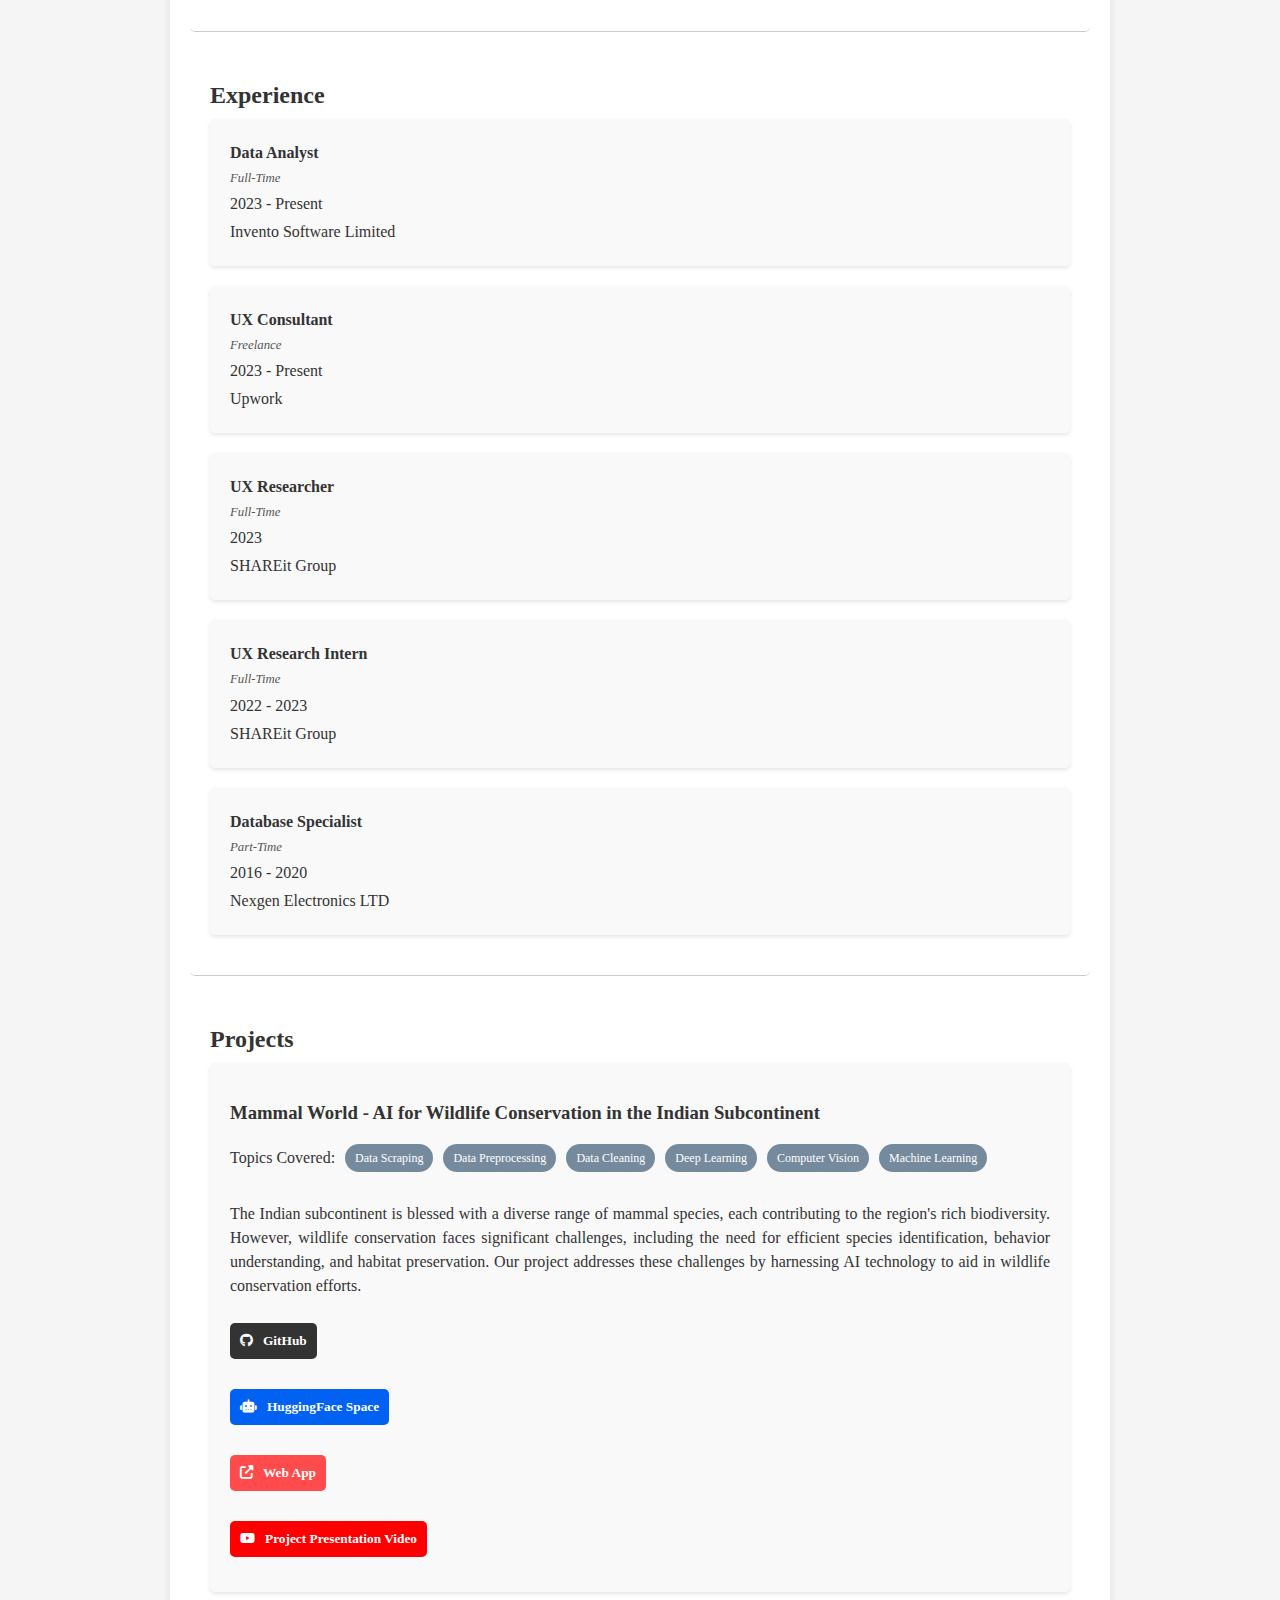
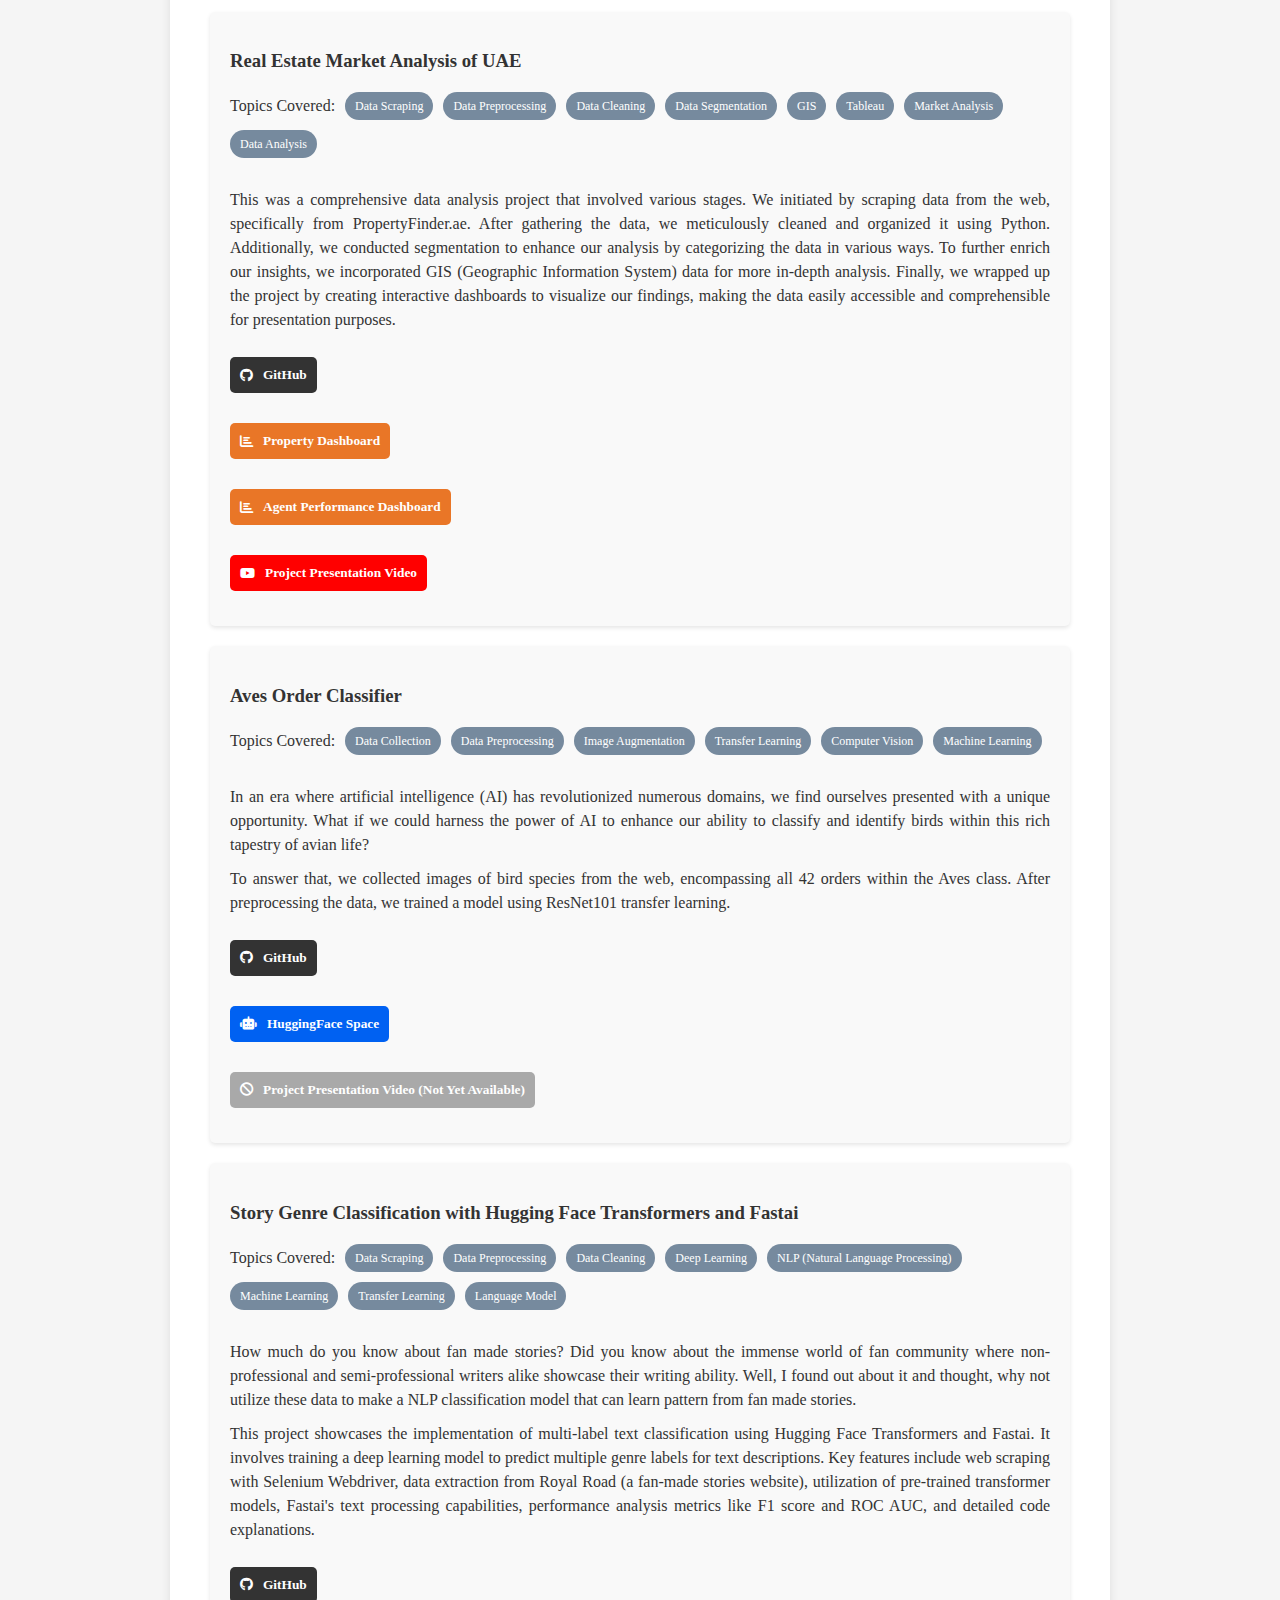
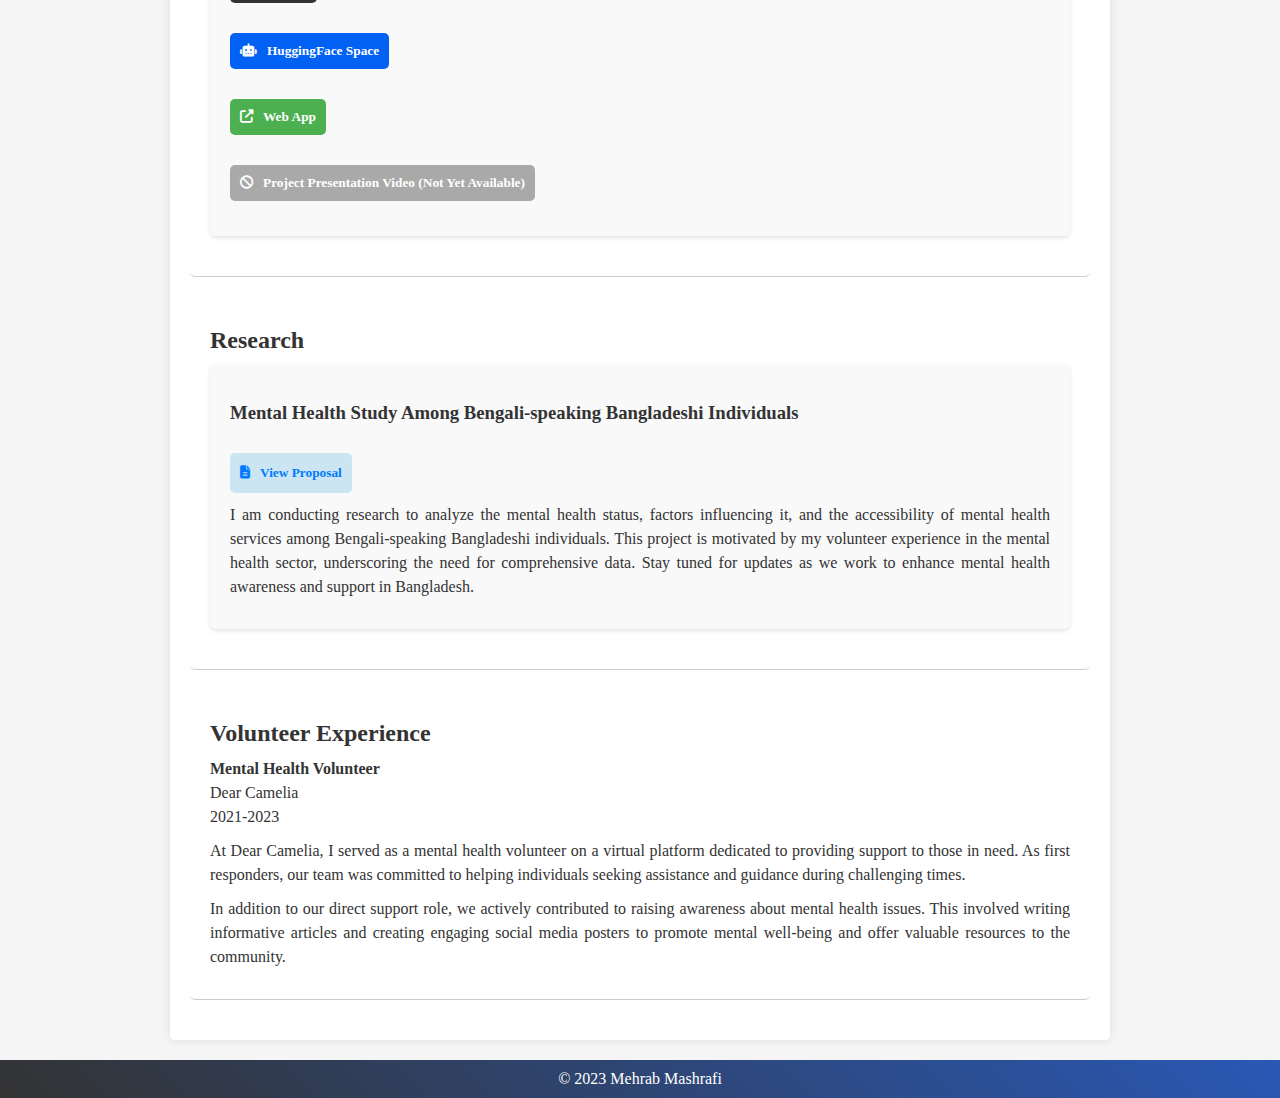
==== commit d5a60754: "Experience updated" ====
--- a/index.html
+++ b/index.html
@@ -100,16 +100,50 @@
 
         <section id="education">
             <h2>Education</h2>
-            <p><strong>Bachelor of Science in Business Information Technology</strong> <br> University of Greenwich <br> 2020</p>
-            <p><strong>Masters in Applied Statistics and Data Science</strong> <br> Jahangirnagar University <br> 2023</p>
+            <p><strong>Masters in Applied Statistics and Data Science</strong> <br> Jahangirnagar University <br> 2021 - 2023</p>
+            <p><strong>Bachelor of Science in Business Information Technology</strong> <br> University of Greenwich <br> 2015 - 2020</p>
         </section>
     
         <section id="experience">
             <h2>Experience</h2>
-            <p><strong>Database Specialist</strong> <br> Nexgen Electronics LTD <br> 2016 - 2020</p>
-            <p><strong>UX Research Intern</strong> <br> SHAREit Group <br> 2022 - 2023</p>
-            <p><strong>UX Researcher</strong> <br> SHAREit Group <br> 2023</p>
-        </section>
+        
+            <div class="experience-entry">
+                <p><strong>Data Analyst</strong></p>
+                <p class="employment-type">Full-Time</p>
+                <p>2023 - Present</p>
+                <p>Invento Software Limited</p>
+            </div>
+        
+            <div class="experience-entry">
+                <p><strong>UX Consultant</strong></p>
+                <p class="employment-type">Freelance</p>
+                <p>2023 - Present</p>
+                <p>Upwork</p>
+            </div>
+        
+            <div class="experience-entry">
+                <p><strong>UX Researcher</strong></p>
+                <p class="employment-type">Full-Time</p>
+                <p>2023</p>
+                <p>SHAREit Group</p>
+            </div>
+        
+            <div class="experience-entry">
+                <p><strong>UX Research Intern</strong></p>
+                <p class="employment-type">Full-Time</p>
+                <p>2022 - 2023</p>
+                <p>SHAREit Group</p>
+            </div>
+        
+            <div class="experience-entry">
+                <p><strong>Database Specialist</strong></p>
+                <p class="employment-type">Part-Time</p>
+                <p>2016 - 2020</p>
+                <p>Nexgen Electronics LTD</p>
+            </div>
+        </section>
+        
+        
 
         <section id="projects">
             <h2>Projects</h2>
--- a/style.css
+++ b/style.css
@@ -194,6 +194,27 @@
     margin-right: 0;
 }
 
+/* Employments */
+
+.experience-entry {
+    background-color: #f9f9f9; /* Subtle background color */
+    padding: 20px;
+    border-radius: 5px;
+    box-shadow: 0 2px 4px rgba(0, 0, 0, 0.1); /* Subtle shadow */
+    margin-bottom: 20px;
+}
+
+.experience-entry p {
+    margin: 0;
+    padding: 2px 0;
+}
+
+.employment-type {
+    font-size: 0.8em; /* Smaller font size */
+    color: #555; /* Slightly subdued color */
+    font-style: italic;
+}
+
 .projects {
     background-color: #f9f9f9; /* Subtle background color for projects */
     padding: 20px;
@@ -284,6 +305,21 @@
 section ul li a:hover {
     color: #ffffff; /* Change link color on hover (adjust as needed) */
 }
+
+/* CSS for Links within <p> tags in the "Projects" section */
+section p a {
+    font-family: Georgia, 'Times New Roman', Times, serif;
+    font-size: smaller;
+    text-decoration: none; /* Remove underlines from links */
+    color: #007BFF !important; /* Set the link color to a blue shade (adjust as needed) */
+    font-weight: bold;
+    transition: color 0.3s; /* Add a smooth color transition on hover */
+}
+
+section p a:hover {
+    color: #0056b3 !important; /* Change link color on hover (adjust as needed) */
+}
+
 
 /* CSS for the video container */
 /* CSS for the video container */
@@ -350,6 +386,15 @@
 }
 .proposal:hover {
     background-color: #9bc3d8;
+}
+
+/* Colab Button Styles */
+.colab {
+    background-color: #f9ab00; /* Orange color for Colab */
+}
+
+.colab:hover {
+    background-color: #e0a00e; /* Darker orange for hover effect */
 }
 
         
@@ -389,3 +434,34 @@
         margin-top: 70px; /* space equivalent to the height of the logo + some extra spacing */
     }
 }
+
+
+
+/* tables */
+.table-responsive {
+    overflow-x: auto; /* Enable horizontal scrolling */
+}
+table {
+    width: 100%;
+    max-width: 100%; /* Prevent any overflow on the table itself */
+    margin-bottom: 1rem;
+    border-collapse: collapse;
+    margin-top: 20px;
+}
+
+table, th, td {
+    border: 1px solid #ddd;
+    text-align: left;
+    padding: 8px;
+    white-space: nowrap; /* Prevents cells from wrapping content to the next line */
+}
+
+th {
+    background-color: #f2f2f2;
+}
+
+td {
+    background-color: #ffffff;
+}
+
+/* Add your own color scheme and styling */
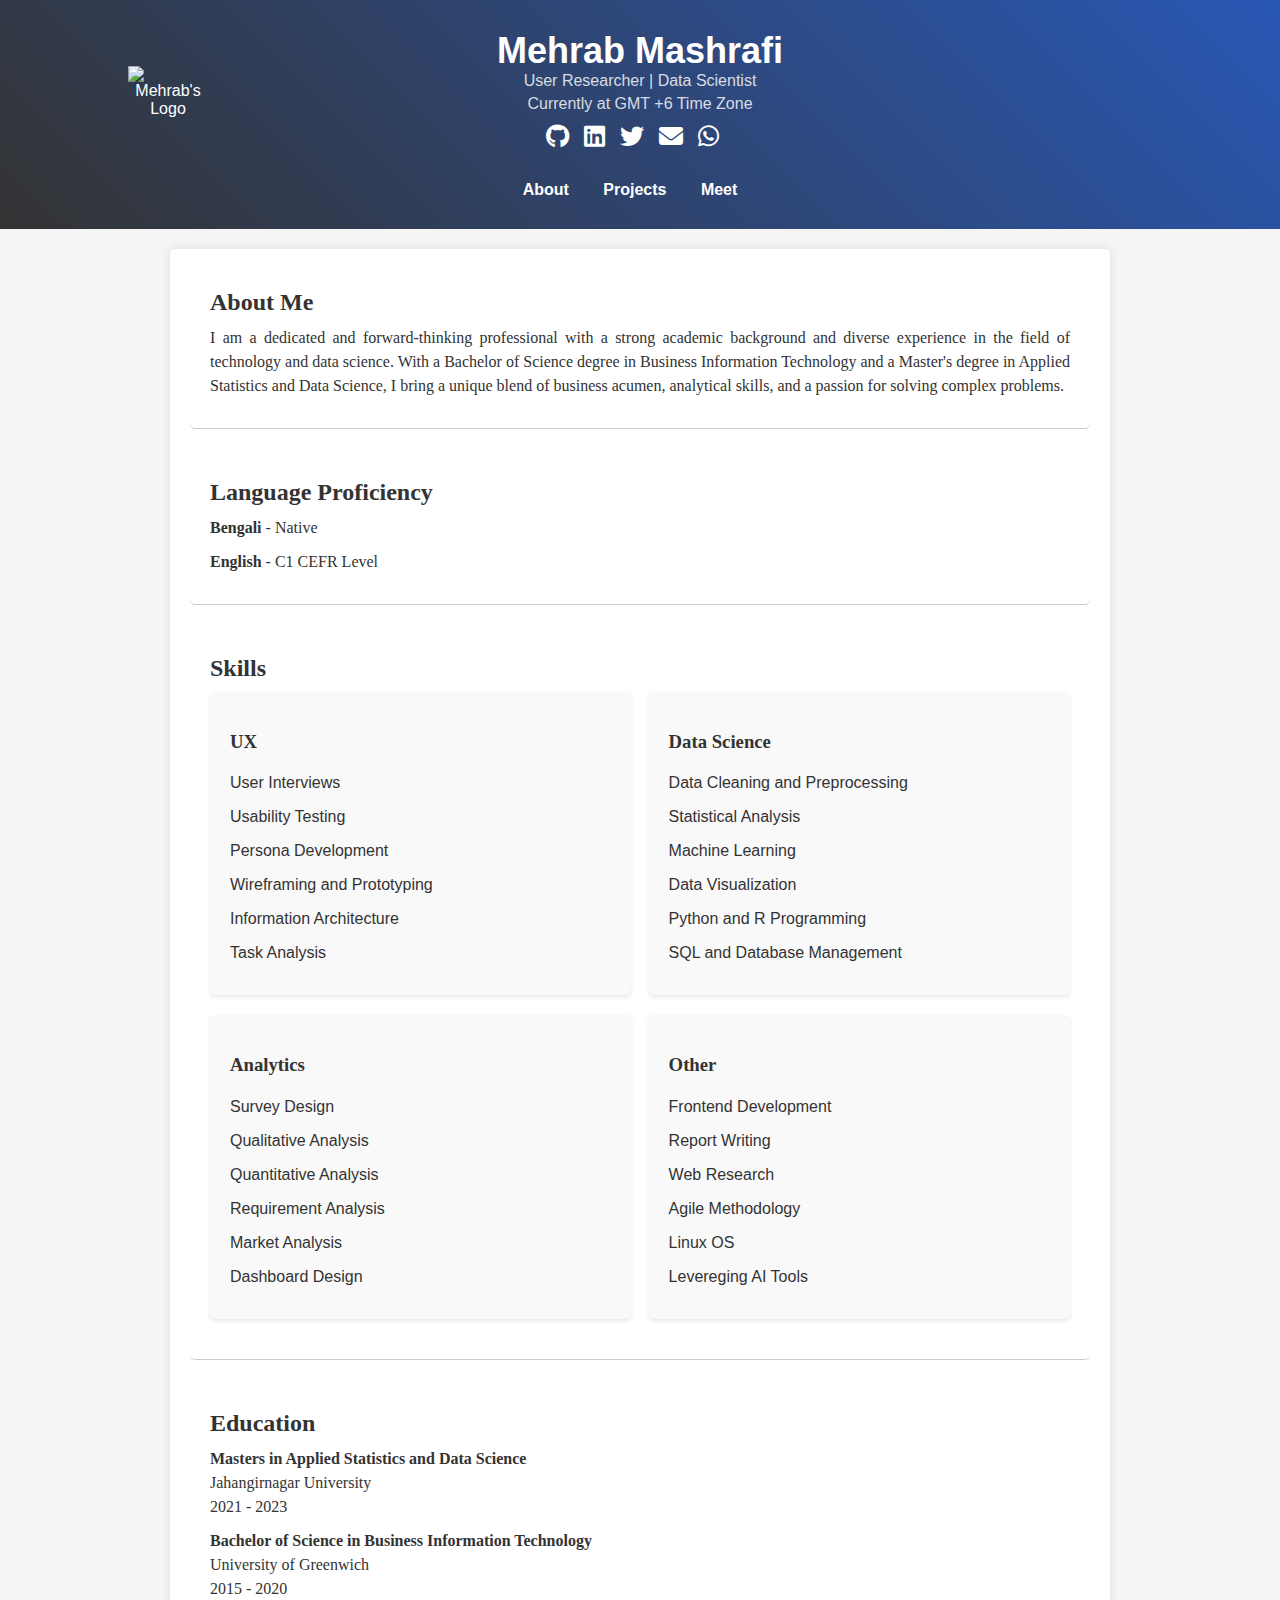
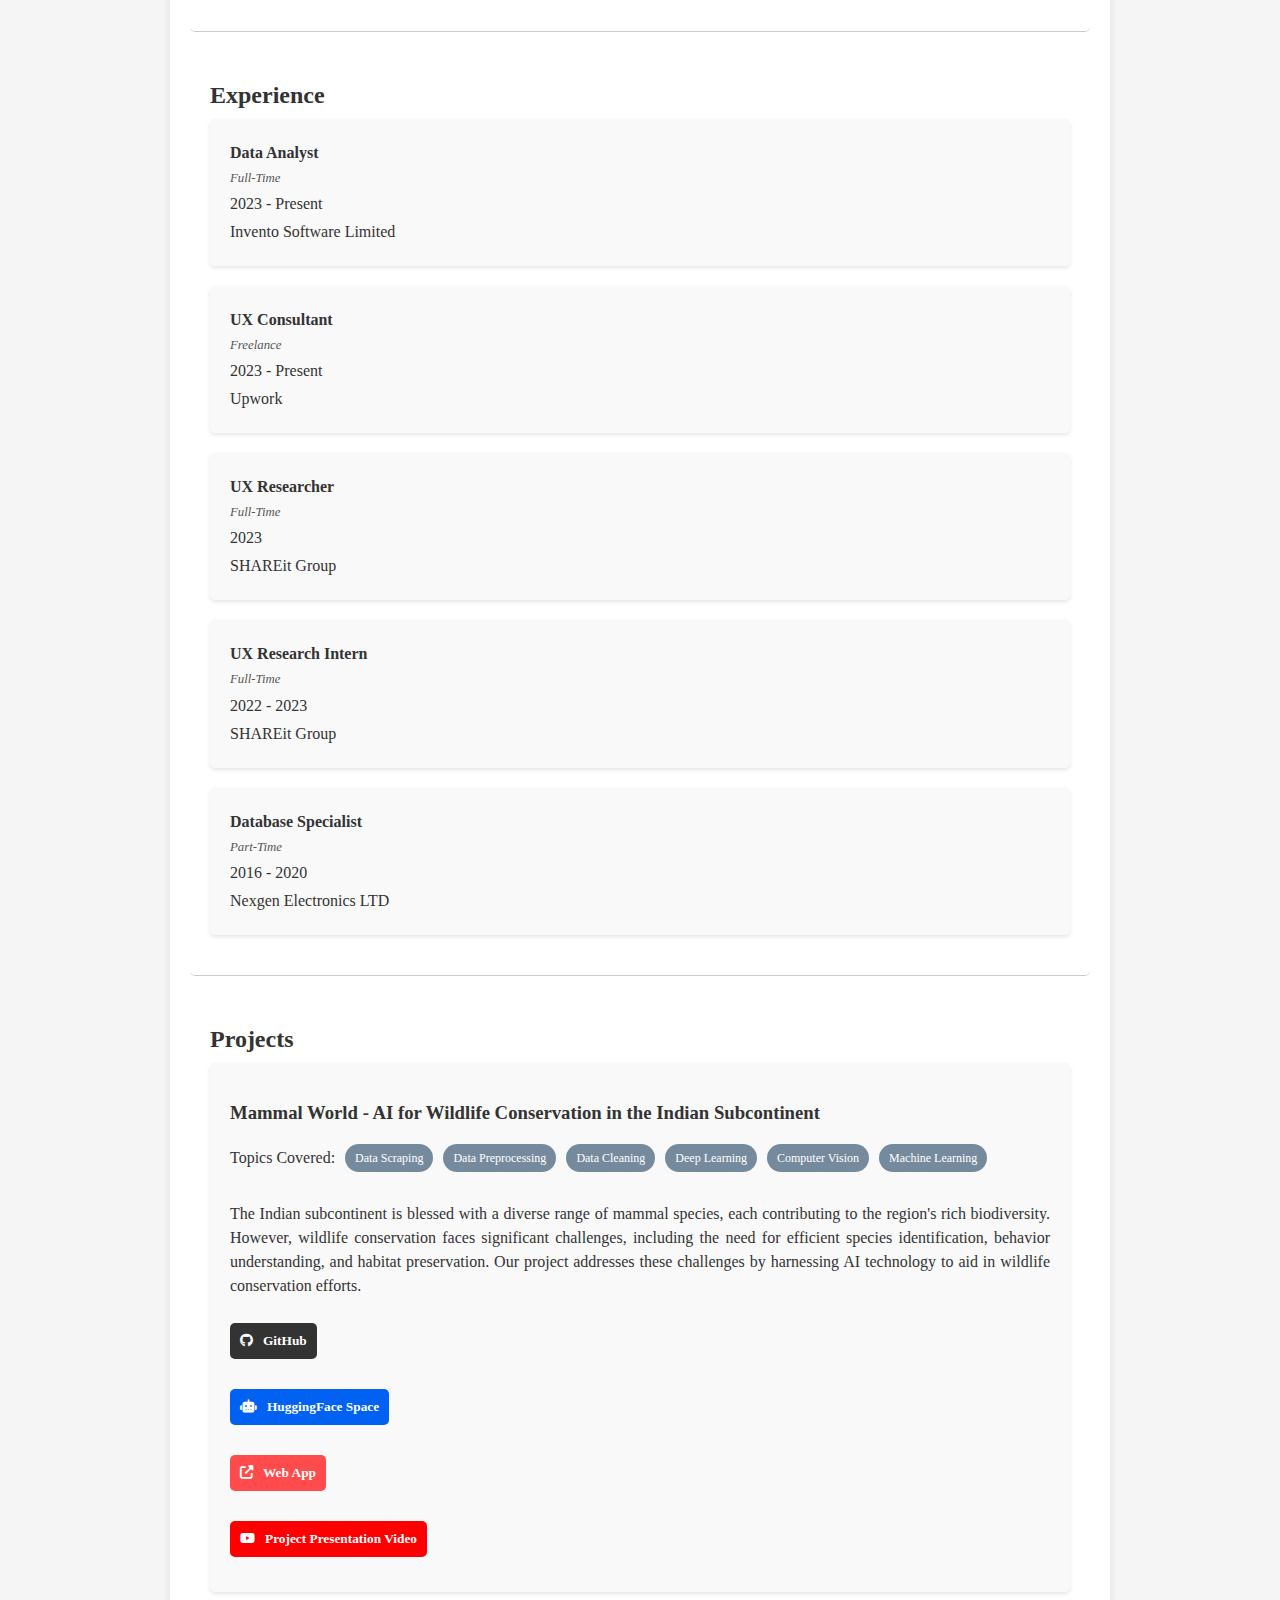
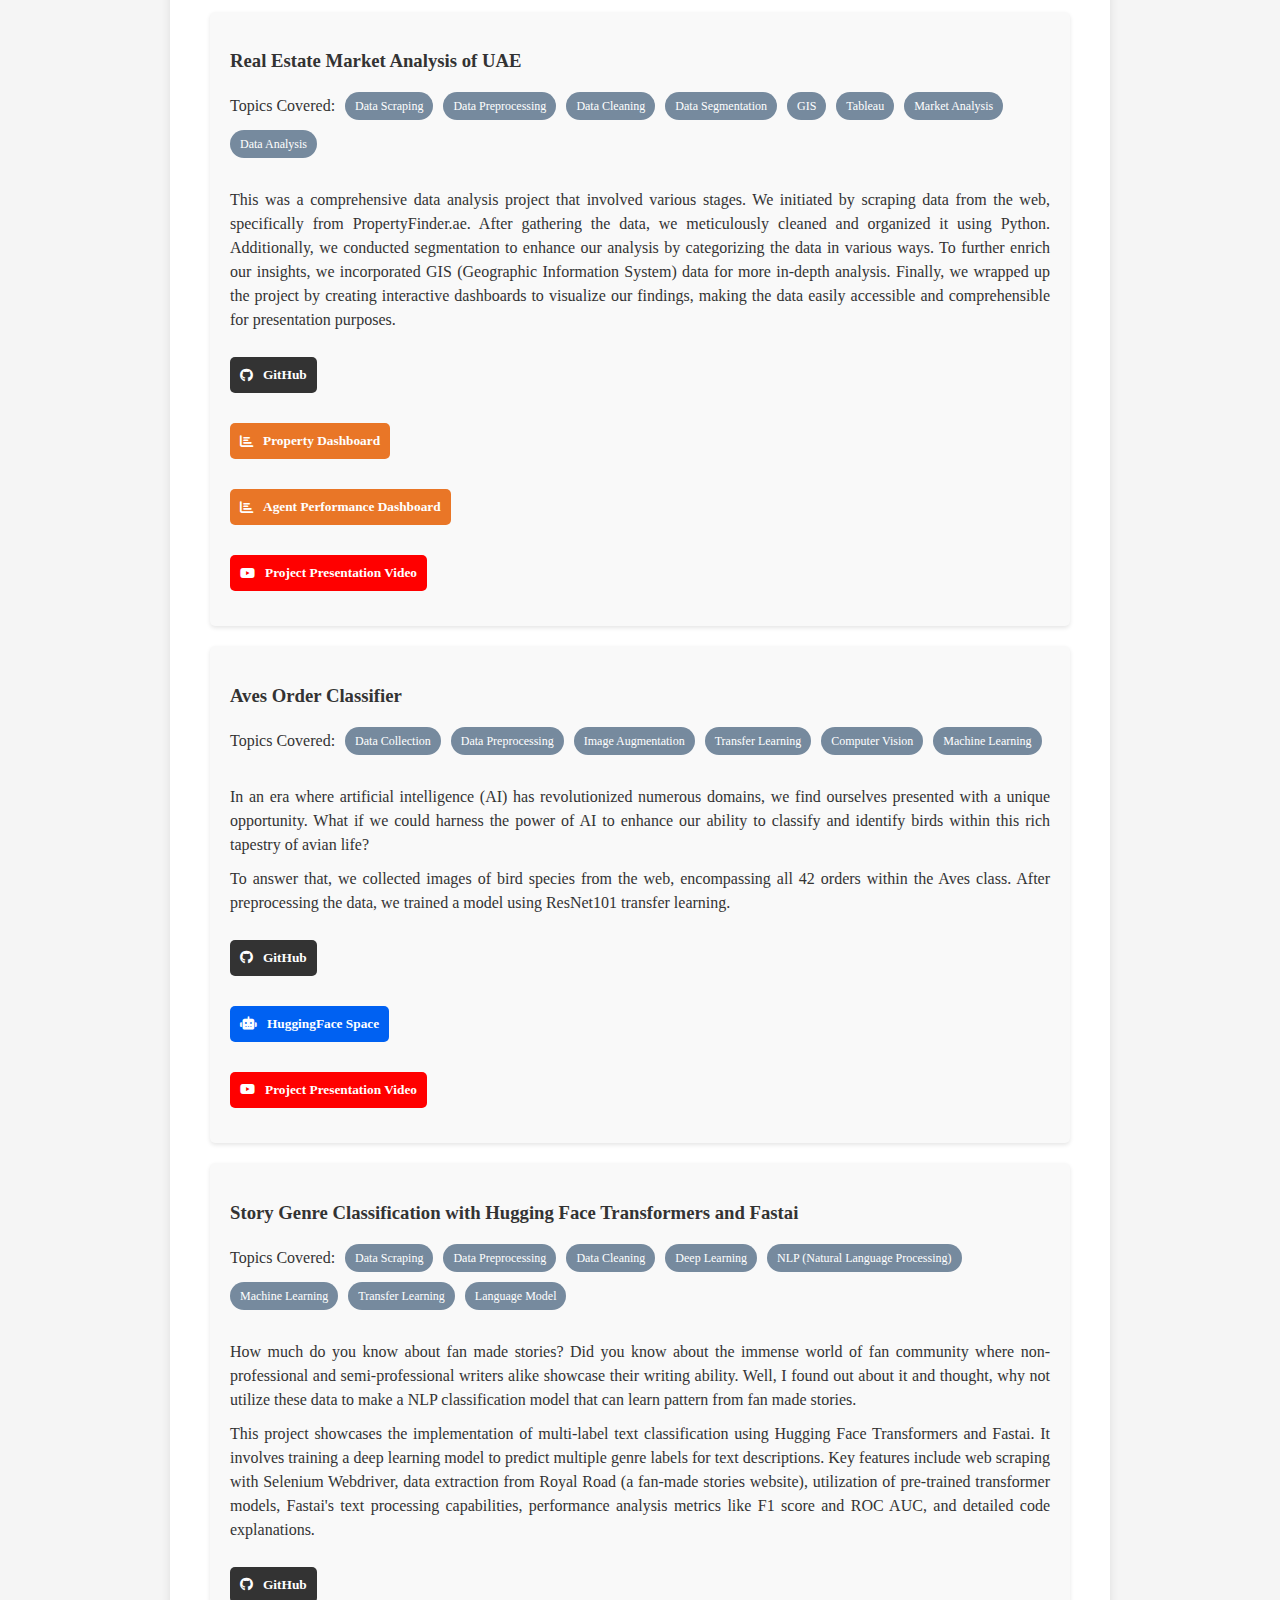
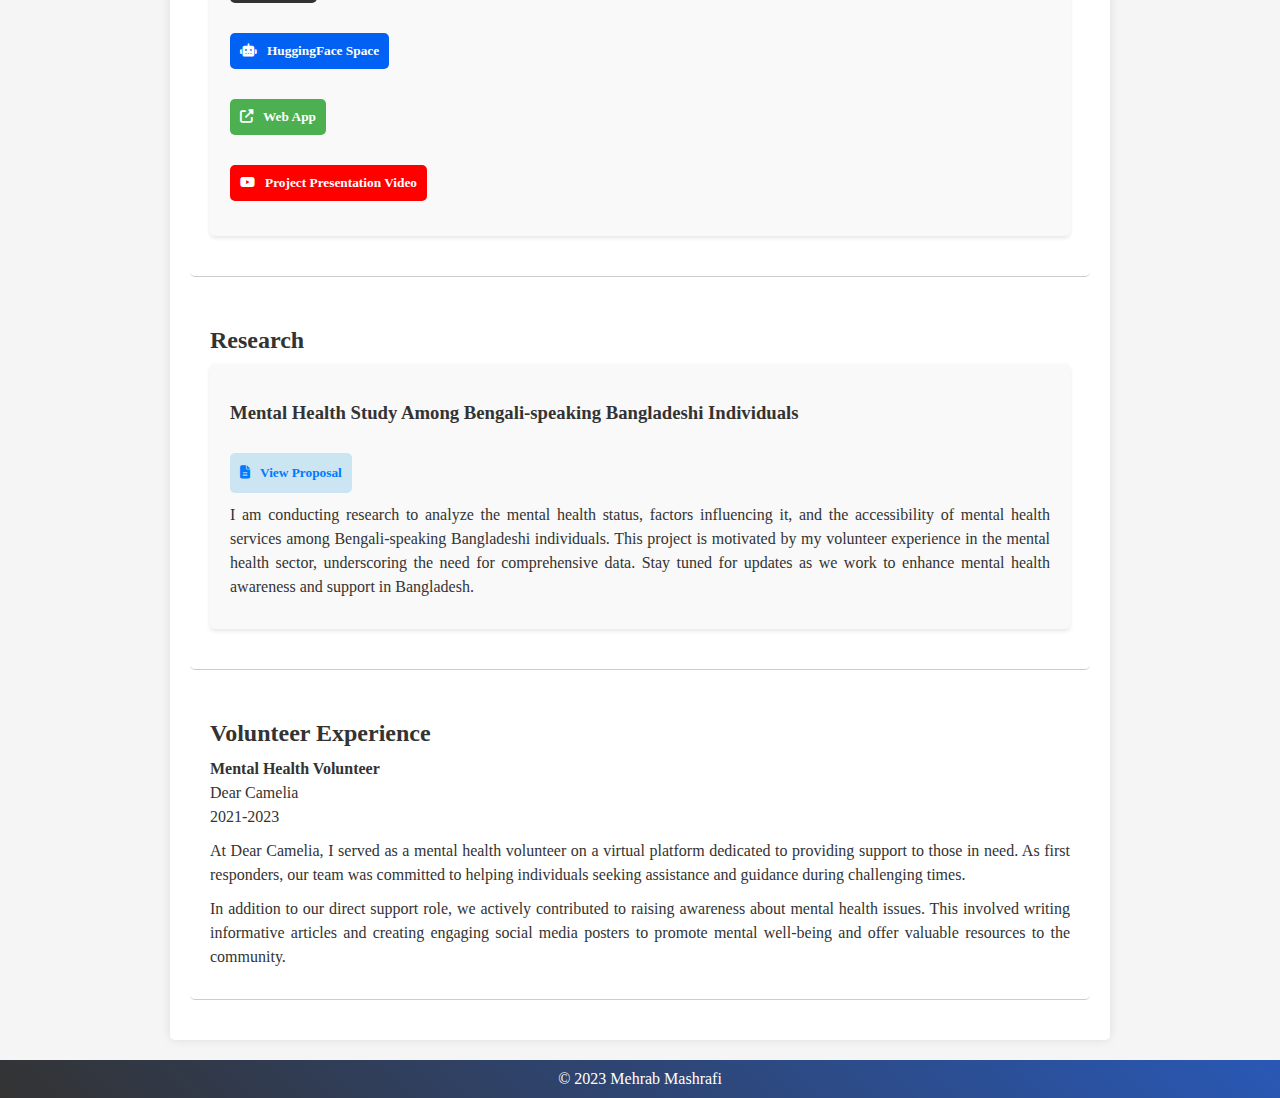
==== commit e92679b5: "Aves file added" ====
--- a/index.html
+++ b/index.html
@@ -228,7 +228,9 @@
                 </ul>                
             </div>
             <div class="projects">
-                <h3>Aves Order Classifier</h3>
+                <a href="projects/aves-order-classifier.html" class="project-link"></a>
+                    <h3>Aves Order Classifier</h3>
+                </a>
                 <p class="topics">
                     Topics Covered:
                     <span>Data Collection</span>
@@ -256,14 +258,16 @@
                         </a>
                     </li>
                     <li>
-                        <a class="button unavailable" href="#" target="_blank">
-                            <i class="fas fa-ban icon"></i>Project Presentation Video (Not Yet Available)
+                        <a class="button youtube" href="https://youtu.be/aUFeUa9xrOw" target="_blank">
+                            <i class="fab fa-youtube icon"></i>Project Presentation Video
                         </a>
                     </li>
                 </ul>                                
             </div>
             <div class="projects">
-                <h3>Story Genre Classification with Hugging Face Transformers and Fastai</h3>
+                <a href="projects/story-genre-classifier.html" class="project-link"></a>
+                    <h3>Story Genre Classification with Hugging Face Transformers and Fastai</h3>
+                </a>
                 <p class="topics">
                     Topics Covered:
                     <span>Data Scraping</span>
@@ -298,8 +302,8 @@
                         </a>
                     </li>
                     <li>
-                        <a class="button unavailable" href="#" target="_blank">
-                            <i class="fas fa-ban icon"></i>Project Presentation Video (Not Yet Available)
+                        <a class="button youtube" href="https://youtu.be/GXt4RY_hROw" target="_blank">
+                            <i class="fab fa-youtube icon"></i>Project Presentation Video
                         </a>
                     </li>
                 </ul>
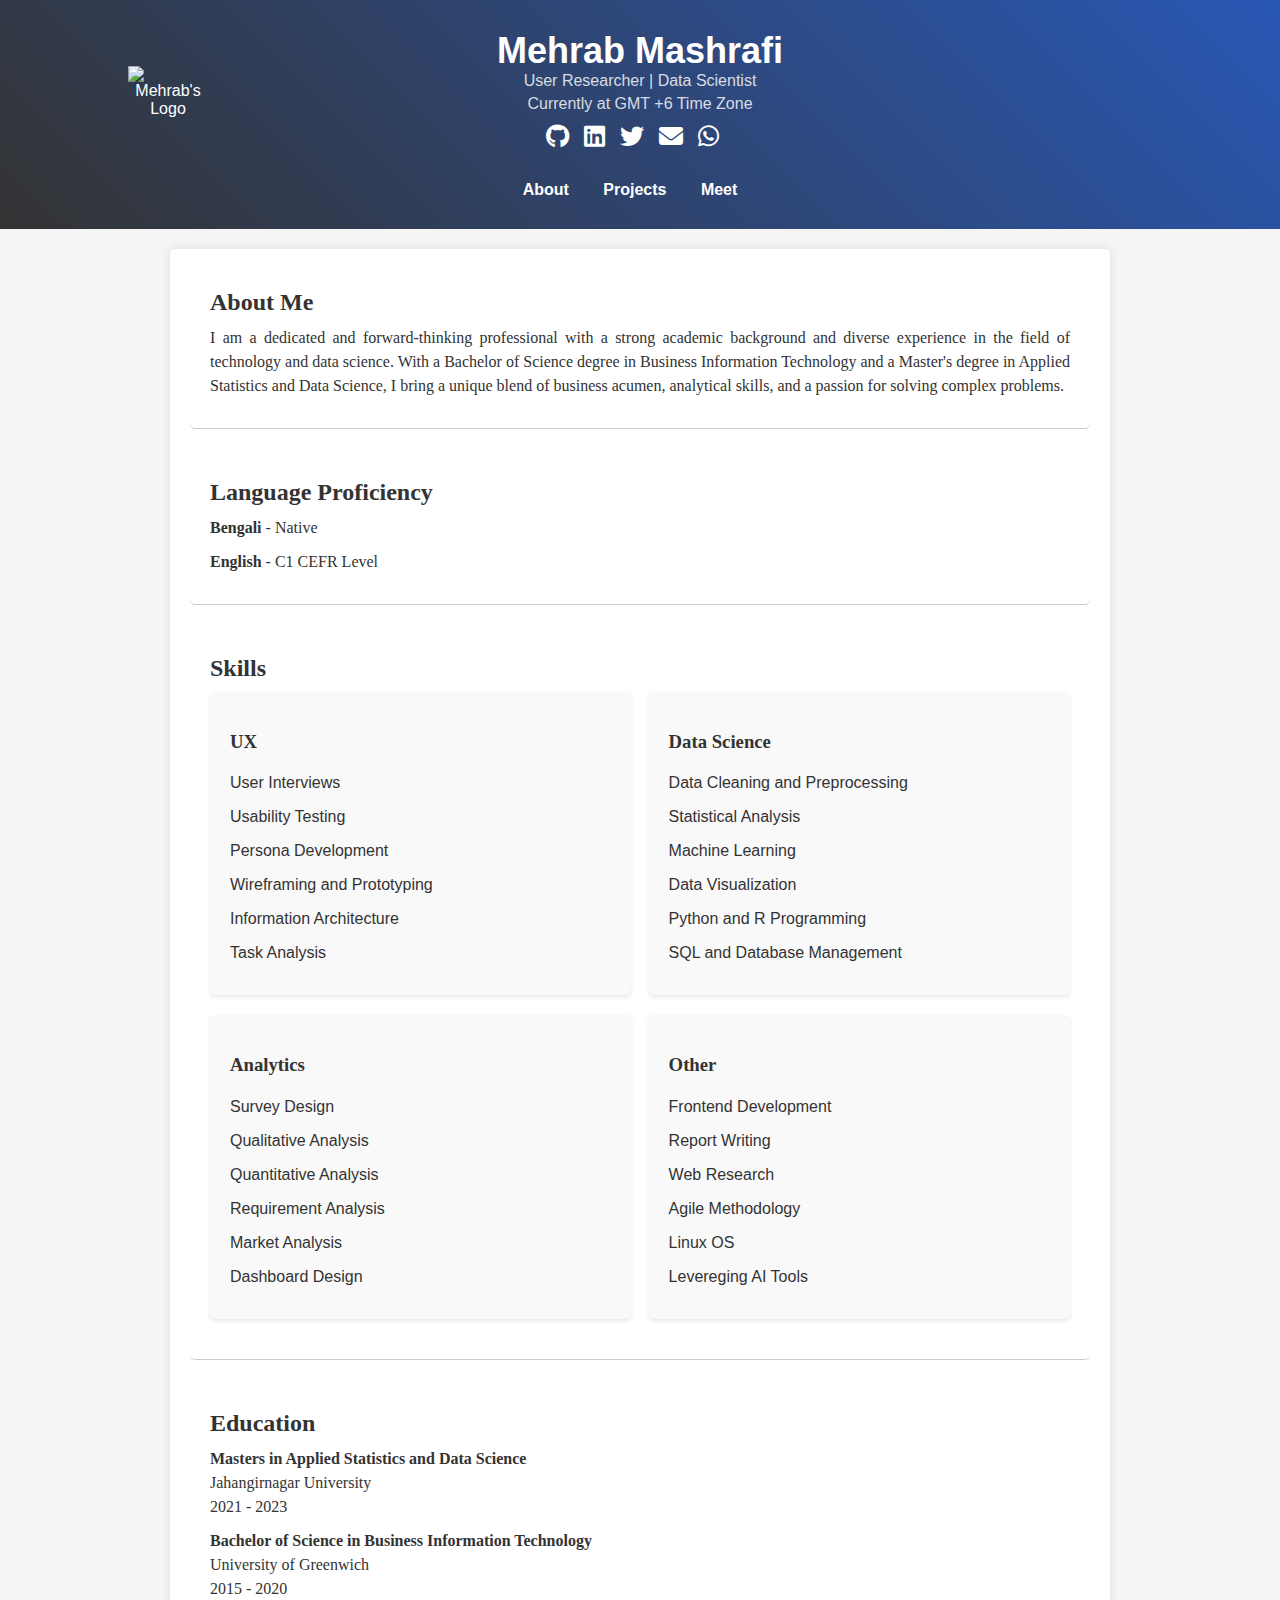
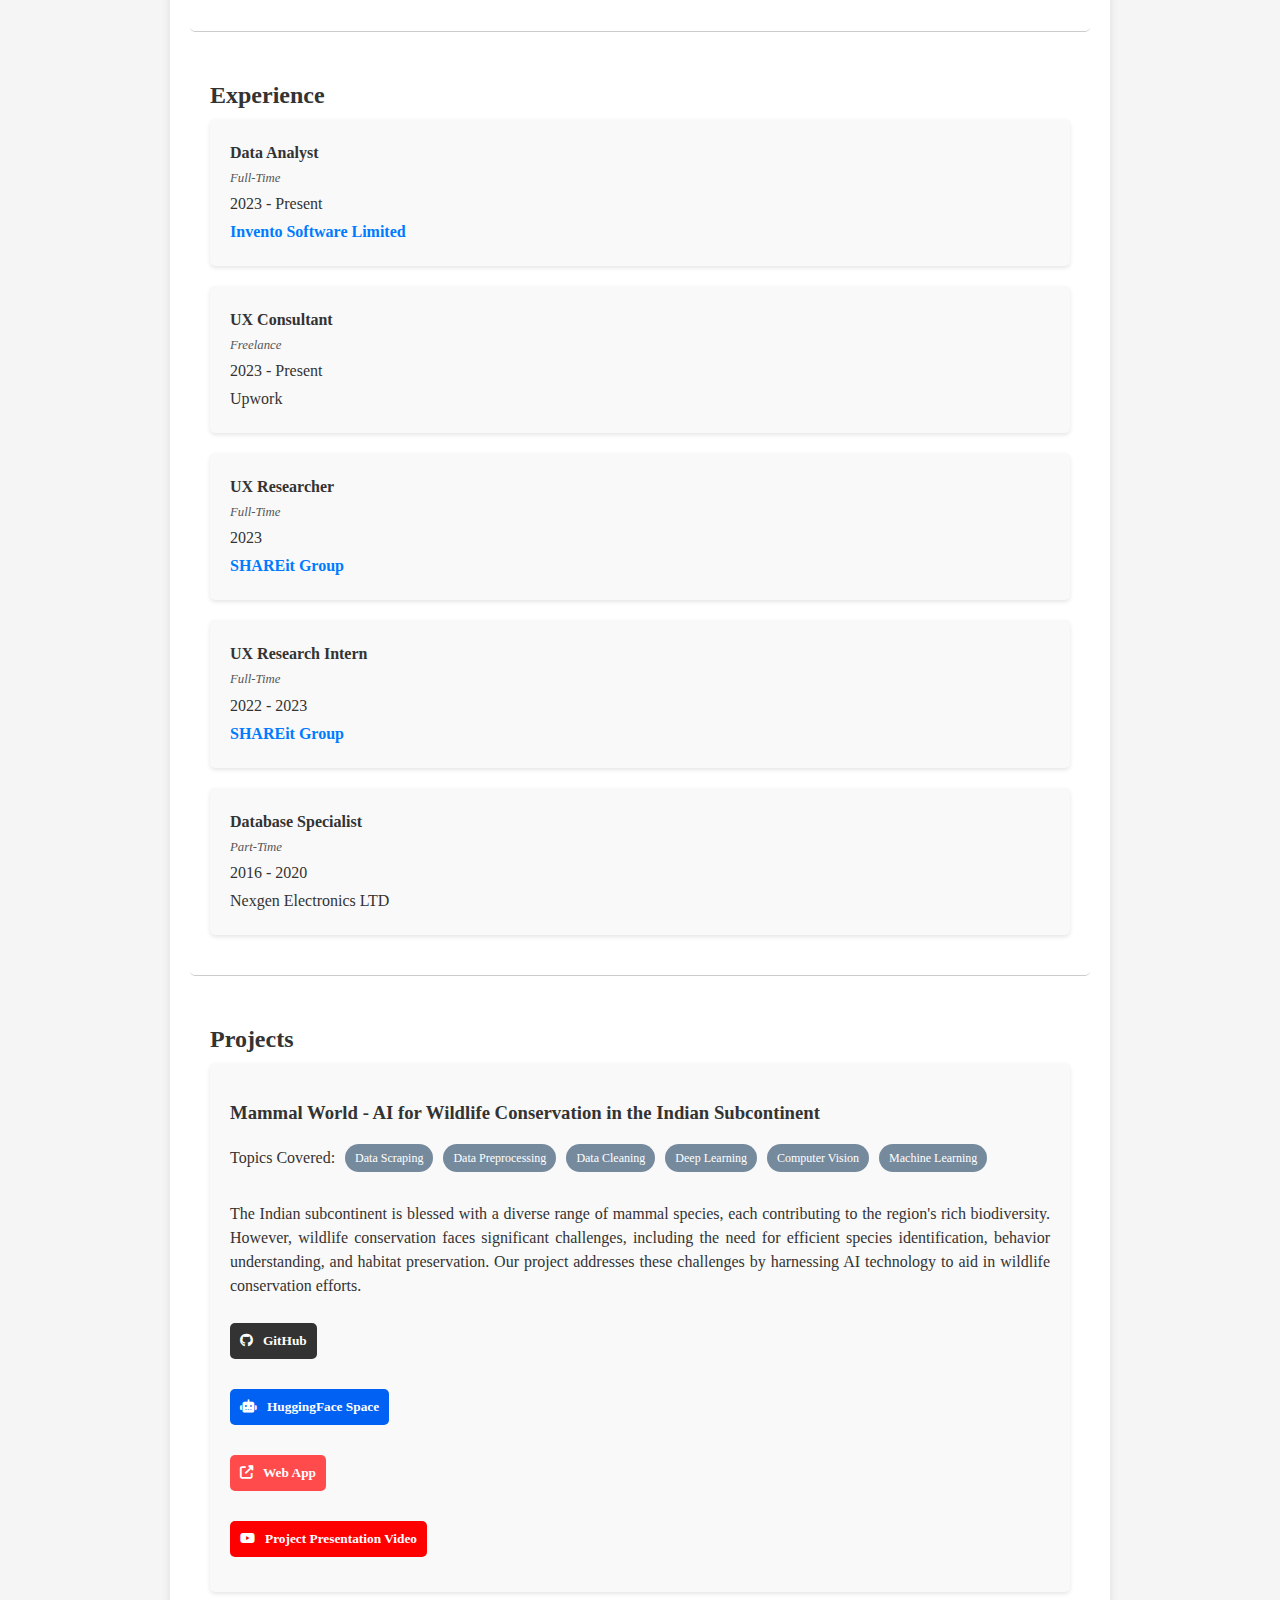
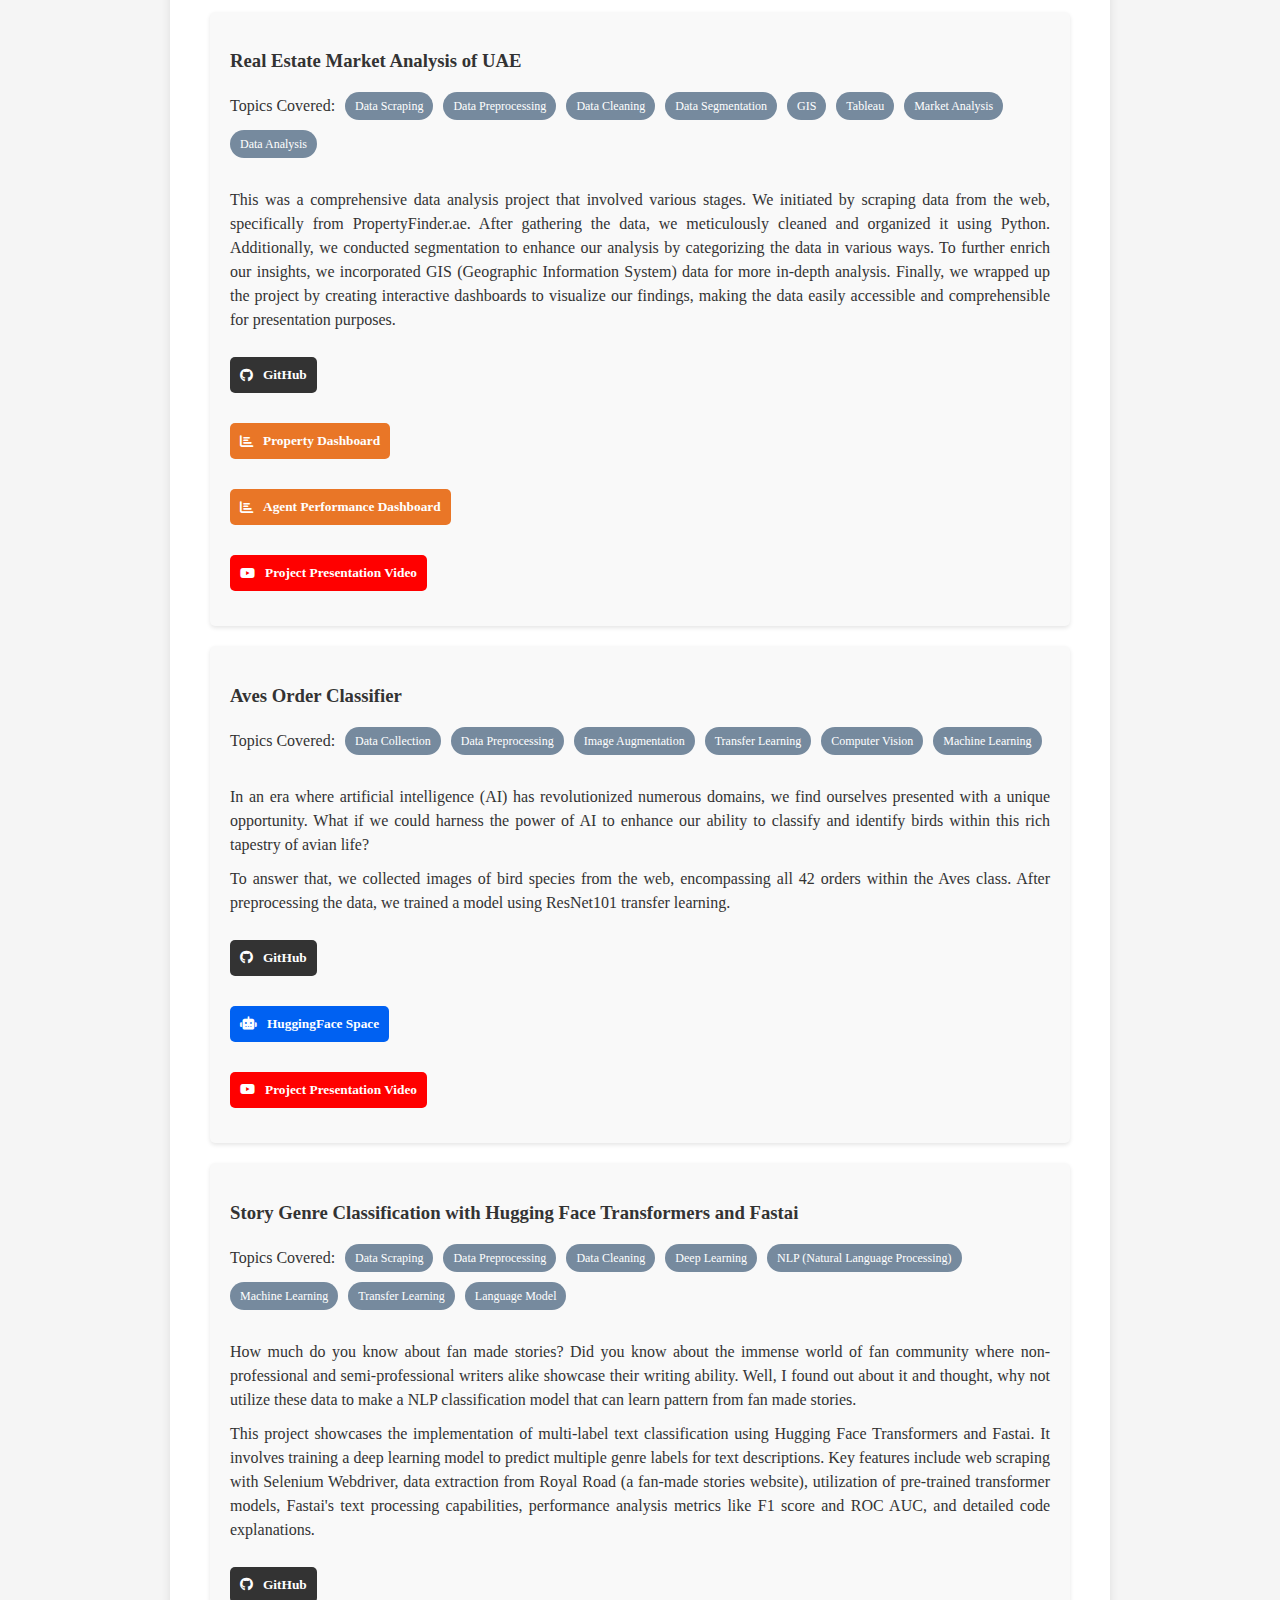
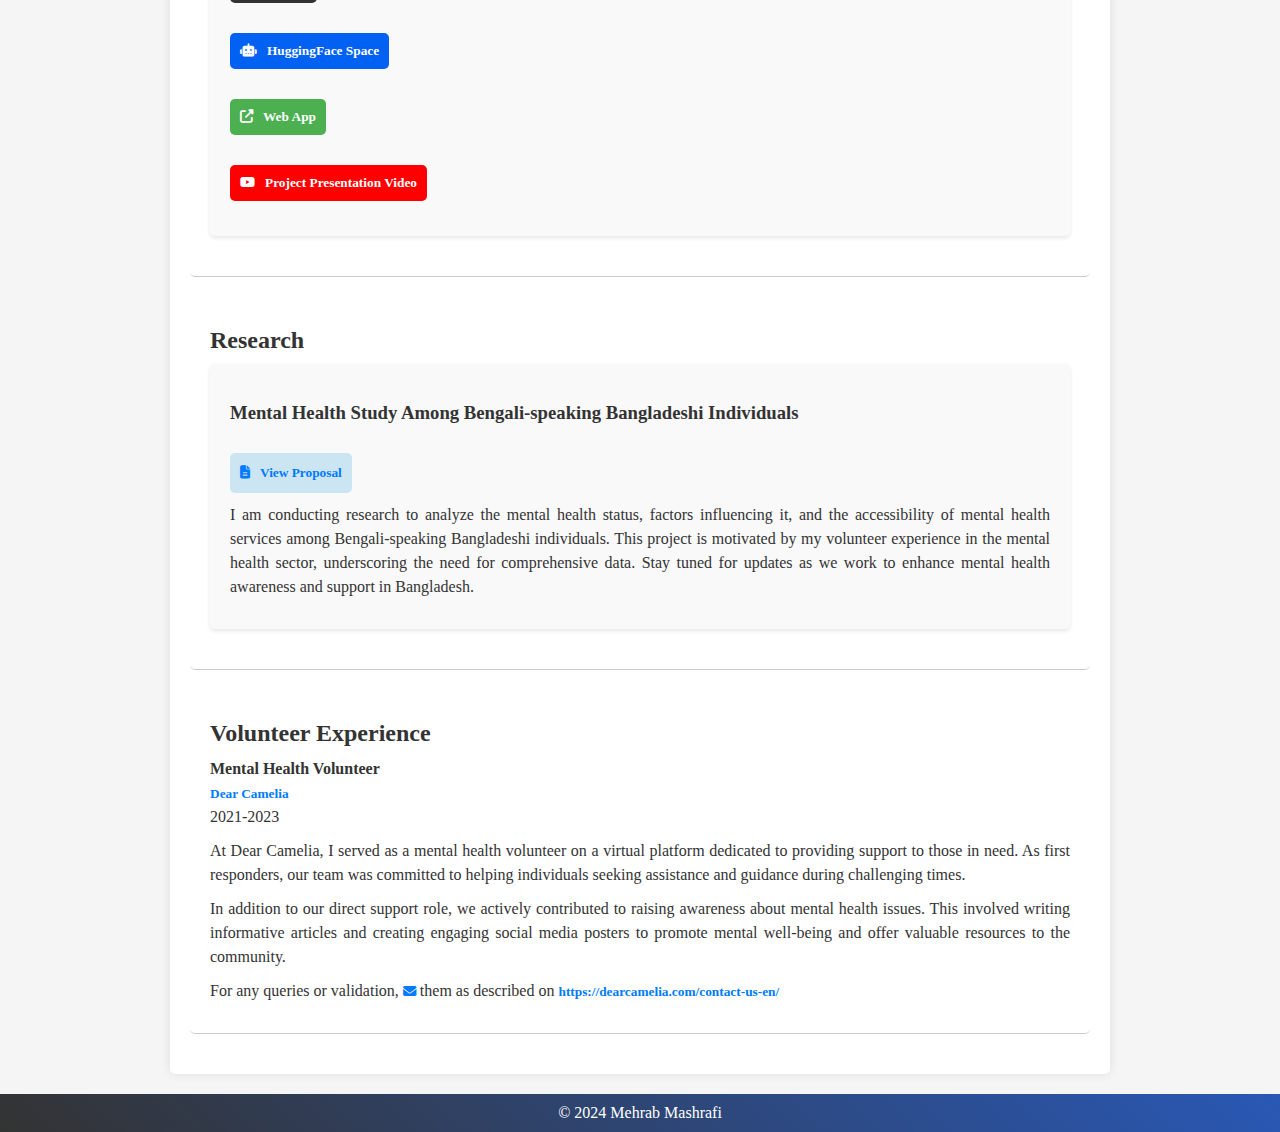
==== commit ee6c109e: "New links added" ====
--- a/index.html
+++ b/index.html
@@ -111,7 +111,7 @@
                 <p><strong>Data Analyst</strong></p>
                 <p class="employment-type">Full-Time</p>
                 <p>2023 - Present</p>
-                <p>Invento Software Limited</p>
+                <a href="https://invento.com.bd/" target="_blank"><p>Invento Software Limited</p></a>
             </div>
         
             <div class="experience-entry">
@@ -125,14 +125,14 @@
                 <p><strong>UX Researcher</strong></p>
                 <p class="employment-type">Full-Time</p>
                 <p>2023</p>
-                <p>SHAREit Group</p>
+                <a href="https://www.ushareit.com/" target="_blank"><p>SHAREit Group</p></a>
             </div>
         
             <div class="experience-entry">
                 <p><strong>UX Research Intern</strong></p>
                 <p class="employment-type">Full-Time</p>
                 <p>2022 - 2023</p>
-                <p>SHAREit Group</p>
+                <a href="https://www.ushareit.com/" target="_blank"><p>SHAREit Group</p></a>
             </div>
         
             <div class="experience-entry">
@@ -228,7 +228,7 @@
                 </ul>                
             </div>
             <div class="projects">
-                <a href="projects/aves-order-classifier.html" class="project-link"></a>
+                <a href="projects/aves-order-classifier.html" class="project-link">
                     <h3>Aves Order Classifier</h3>
                 </a>
                 <p class="topics">
@@ -265,7 +265,7 @@
                 </ul>                                
             </div>
             <div class="projects">
-                <a href="projects/story-genre-classifier.html" class="project-link"></a>
+                <a href="projects/story-genre-classifier.html" class="project-link">
                     <h3>Story Genre Classification with Hugging Face Transformers and Fastai</h3>
                 </a>
                 <p class="topics">
@@ -327,7 +327,7 @@
         <section id="volunteer">
             <h2>Volunteer Experience</h2>
             <p>
-                <strong>Mental Health Volunteer</strong><br>Dear Camelia <br>2021-2023
+                <strong>Mental Health Volunteer</strong><br><a href="https://dearcamelia.com/en/" target="_blank">Dear Camelia </a><br>2021-2023
             </p>
             <p>
                 At Dear Camelia, I served as a mental health volunteer on a virtual platform dedicated to providing support to those in need. As first responders, our team was committed to helping individuals seeking assistance and guidance during challenging times.
@@ -335,10 +335,13 @@
             <p>
                 In addition to our direct support role, we actively contributed to raising awareness about mental health issues. This involved writing informative articles and creating engaging social media posters to promote mental well-being and offer valuable resources to the community.
             </p>
+            <p>
+                For any queries or validation, <a href="mailto:dearforing@gmail.com"><i class="fas fa-envelope"></i></a> them as described on <a href="https://dearcamelia.com/contact-us-en/" target="_blank">https://dearcamelia.com/contact-us-en/</a>
+            </p>
         </section>
     </main>    
     <footer>
-        <p>&copy; 2023 Mehrab Mashrafi</p>
+        <p>&copy; 2024 Mehrab Mashrafi</p>
     </footer>
 </body>
 </html>
--- a/style.css
+++ b/style.css
@@ -207,6 +207,19 @@
 .experience-entry p {
     margin: 0;
     padding: 2px 0;
+}
+
+.experience-entry a {
+    font-family: Georgia, 'Times New Roman', Times, serif;
+    font-size: smaller;
+    text-decoration: none; /* Remove underlines from links */
+    color: #007BFF !important; /* Set the link color to a blue shade (adjust as needed) */
+    font-weight: bold;
+    transition: color 0.3s; /* Add a smooth color transition on hover */
+}
+
+.experience-entry a:hover {
+    color: #0056b3 !important; /* Change link color on hover (adjust as needed) */
 }
 
 .employment-type {
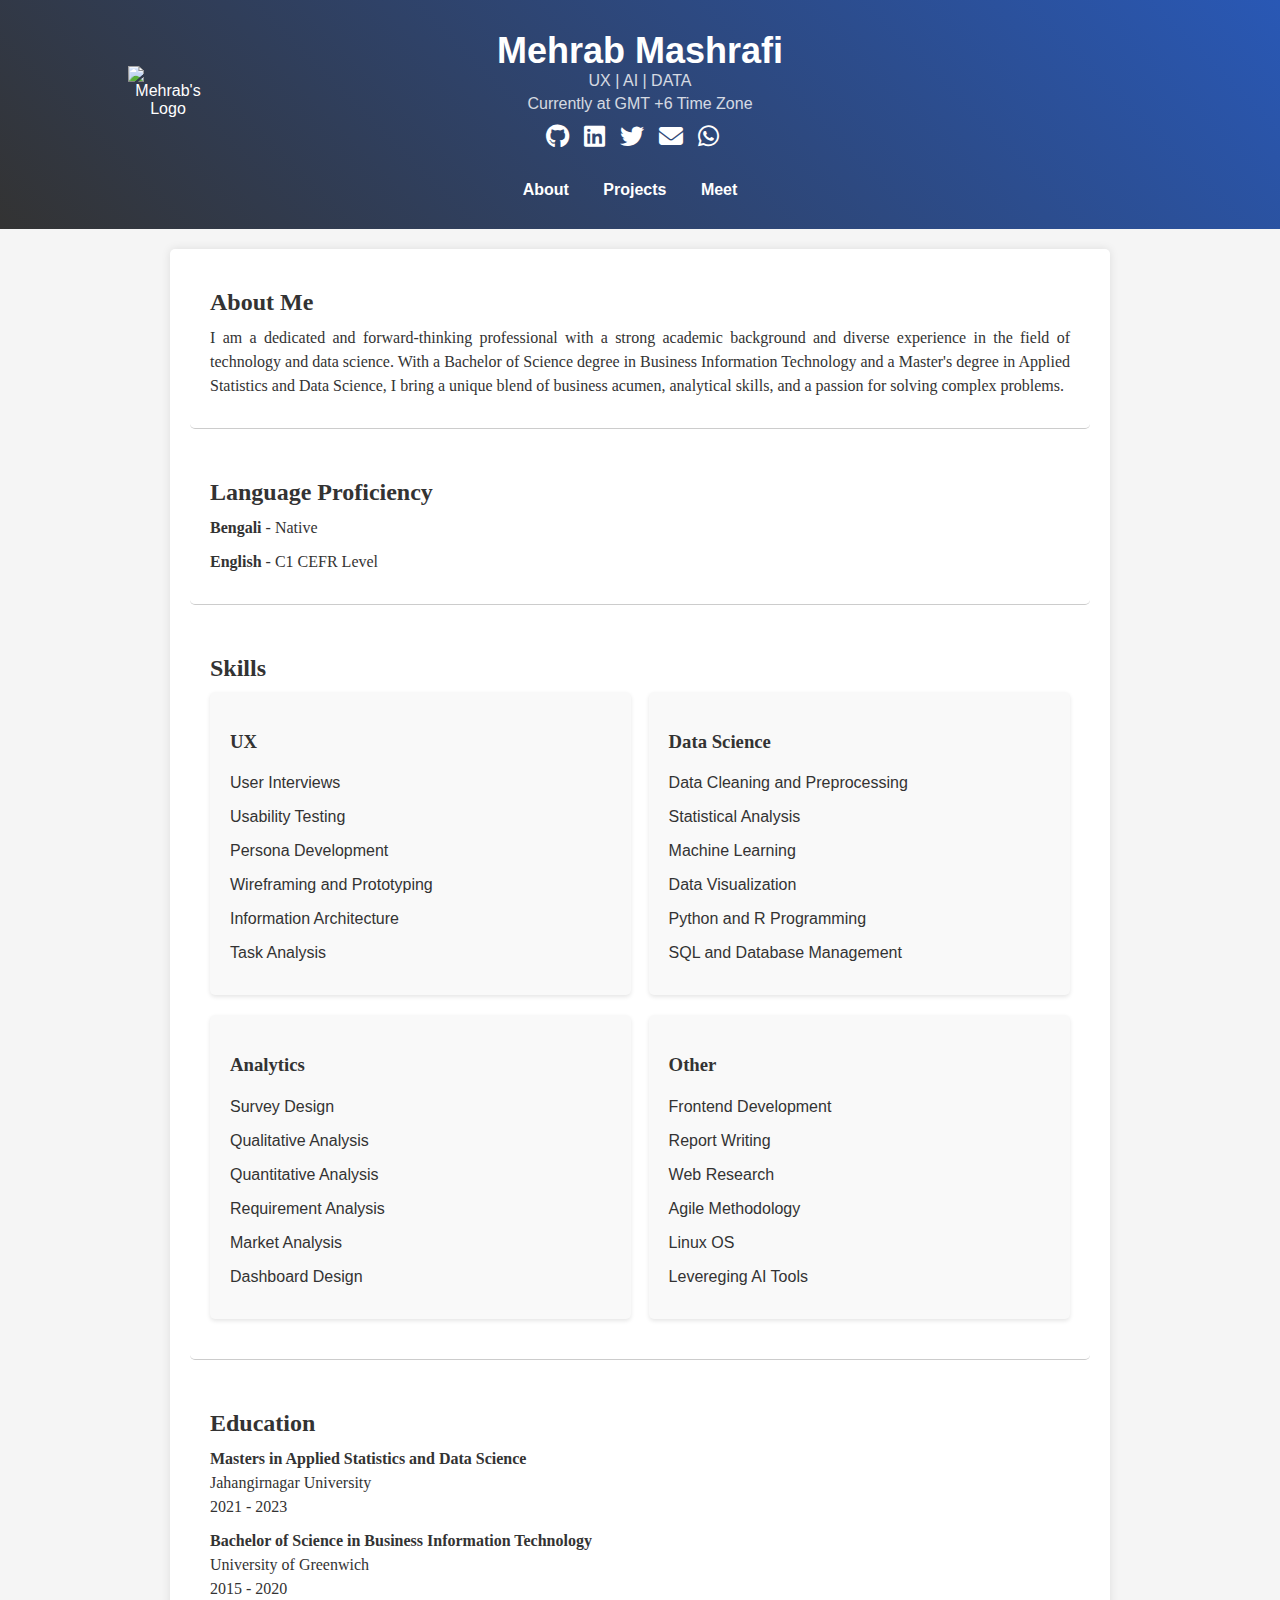
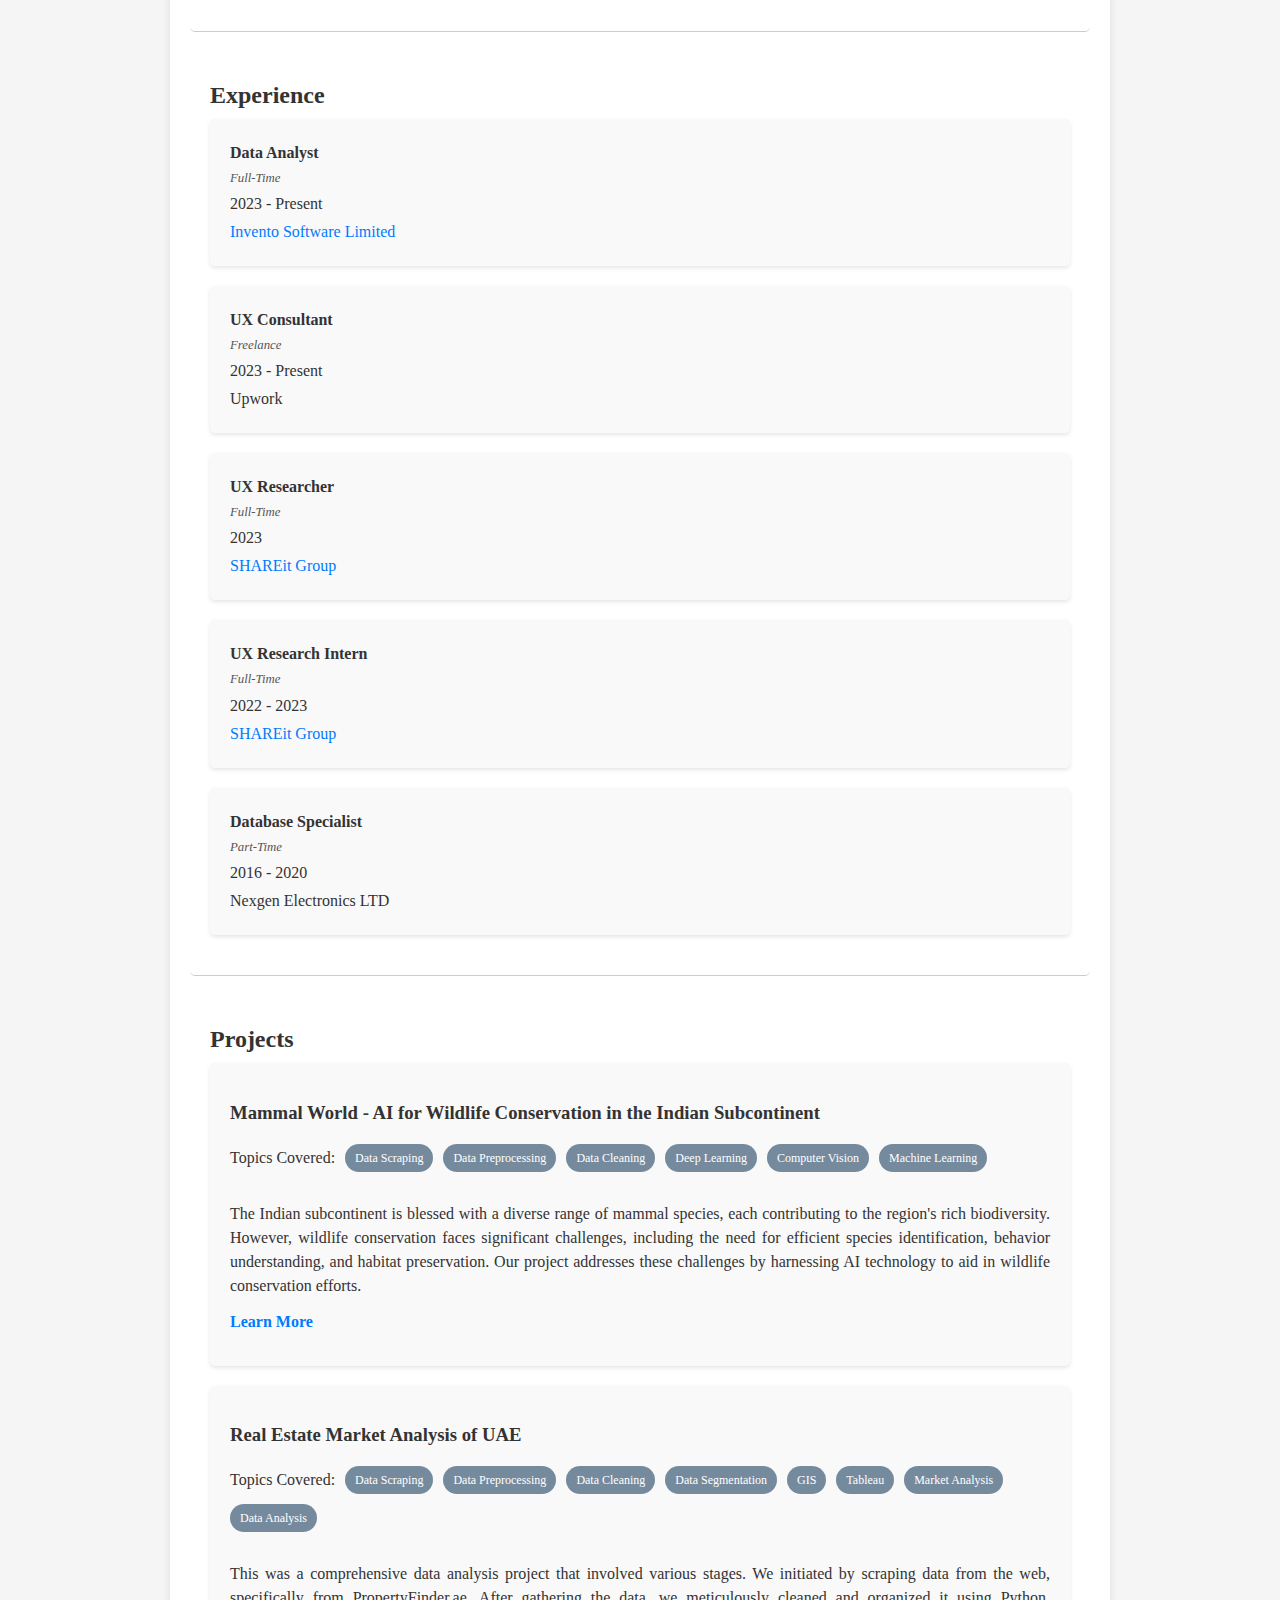
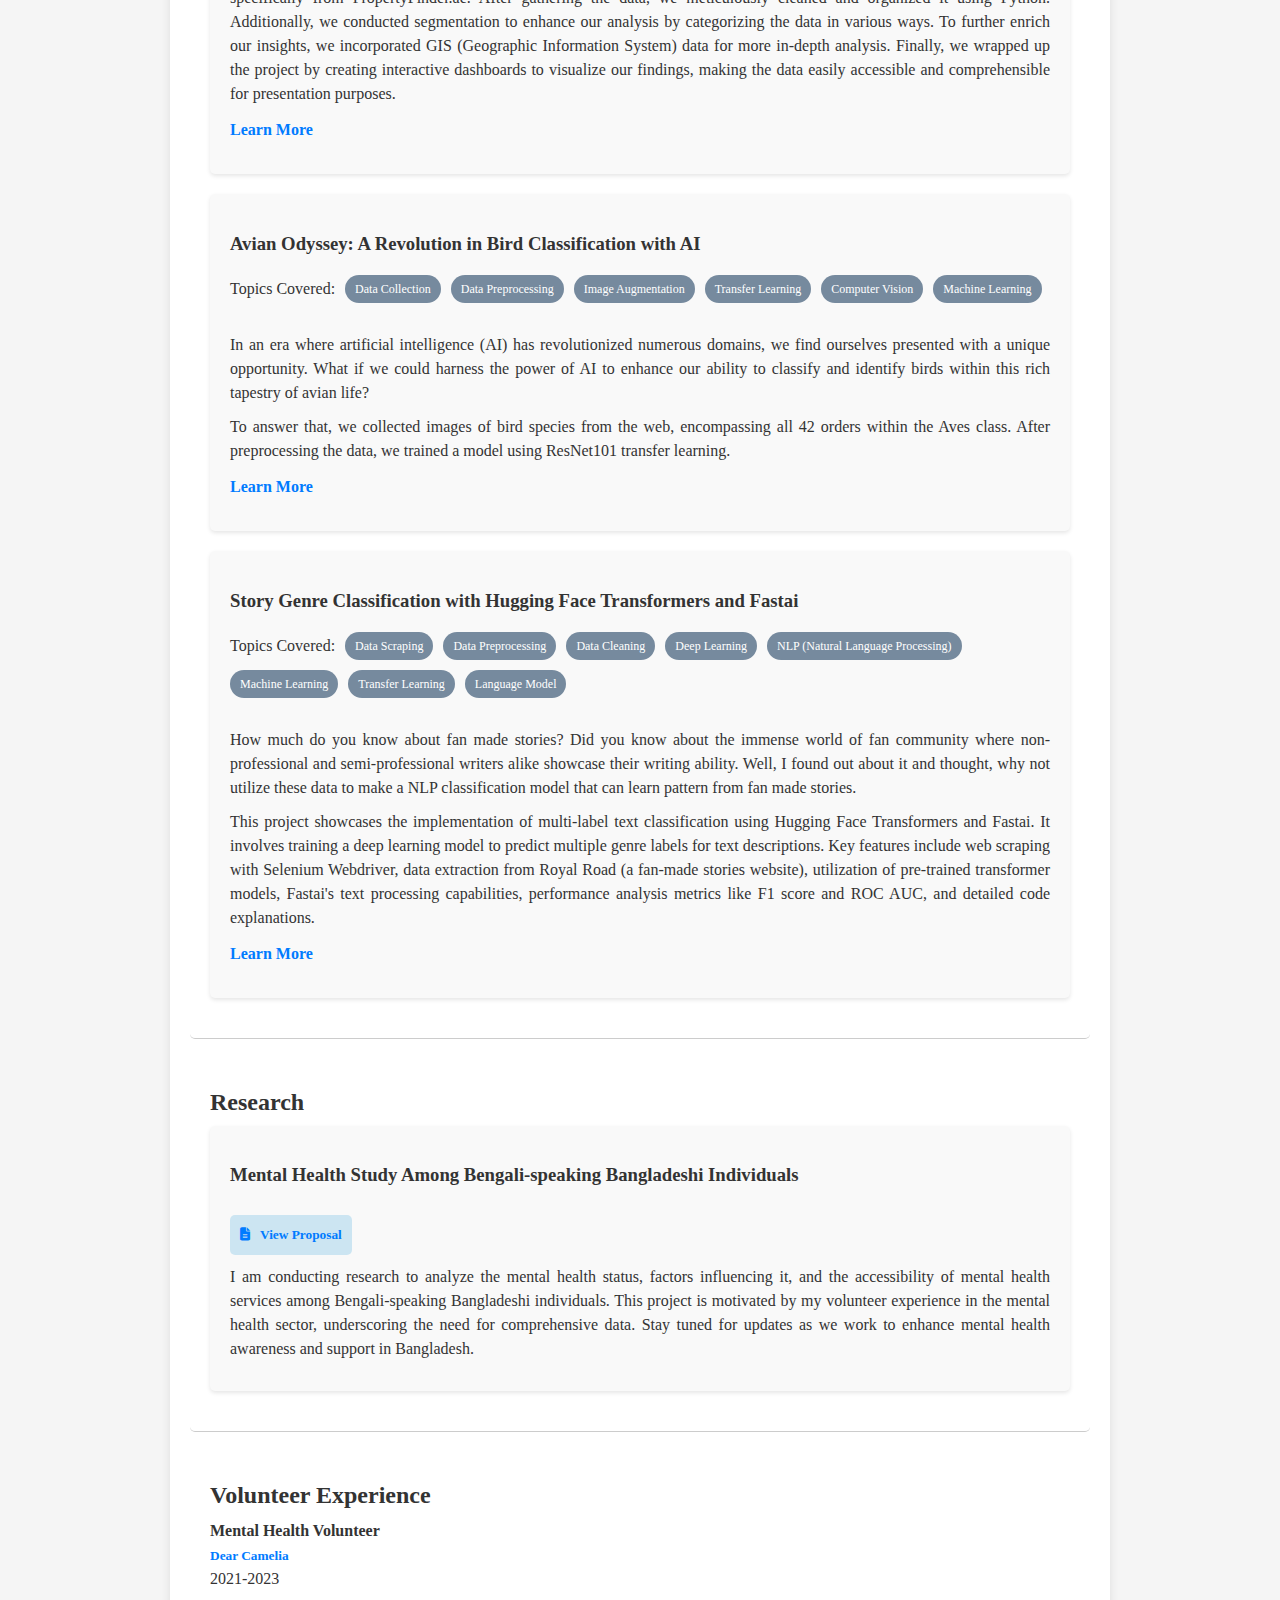
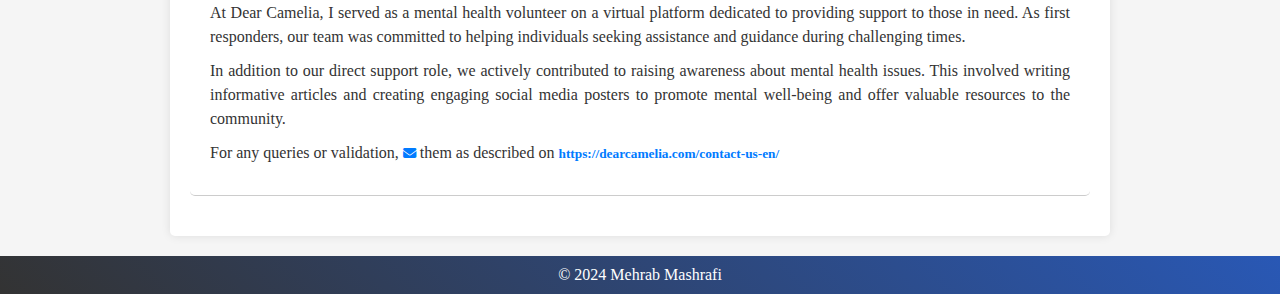
==== commit 838f333d: "Project name added" ====
--- a/index.html
+++ b/index.html
@@ -14,14 +14,14 @@
                 <img src="resources/images/My Logo Gradient.svg" alt="Mehrab's Logo" class="logo"> <!-- Add your logo here -->
             </div>
             <h1>Mehrab Mashrafi</h1>
-            <p>User Researcher | Data Scientist</p>
+            <p>UX | AI | DATA</p>
             <p>Currently at GMT +6 Time Zone</p>
             <div class="contact-icons">
                 <a href="https://github.com/2mdipro7" target="_blank"><i class="fab fa-github"></i></a>
                 <a href="https://www.linkedin.com/in/2mdipro7" target="_blank"><i class="fab fa-linkedin"></i></a>
                 <a href="https://twitter.com/dipro7mufc" target="_blank"><i class="fab fa-twitter"></i></a>
                 <a href="mailto:mm4mashrafi@gmail.com"><i class="fas fa-envelope"></i></a>
-                <a href="https://wa.me/+8801794384135" target="_blank"><i class="fab fa-whatsapp"></i></a>
+                <a href="https://wa.me/+8801646302935" target="_blank"><i class="fab fa-whatsapp"></i></a>
             </div>
             </div>
         </div>
@@ -165,24 +165,7 @@
                 </p>
                 <ul style="list-style: none; margin-left: -40px;">
                     <li>
-                        <a class="button github" href="https://github.com/2mdipro7/mammal-world" target="_blank">
-                            <i class="fab fa-github icon"></i>GitHub
-                        </a>
-                    </li>
-                    <li>
-                        <a class="button huggingface" href="https://huggingface.co/spaces/dipro7/mammals-of-india" target="_blank">
-                            <i class="fas fa-robot icon"></i>HuggingFace Space
-                        </a>
-                    </li>
-                    <li>
-                        <a class="button streamlit" href="https://mammal-world.streamlit.app/" target="_blank">
-                            <i class="fas fa-external-link-alt icon"></i>Web App
-                        </a>
-                    </li>
-                    <li>
-                        <a class="button youtube" href="https://youtu.be/bAm37ikyFGY" target="_blank">
-                            <i class="fab fa-youtube icon"></i>Project Presentation Video
-                        </a>
+                        <a href="projects/mammal-world.html" class="learn-more-button">Learn More</a>
                     </li>
                 </ul>
             </div>
@@ -206,30 +189,13 @@
                 </p>
                 <ul style="list-style: none; margin-left: -40px;">
                     <li>
-                        <a class="button github" href="https://github.com/2mdipro7/Real-Estate-Market-Analysis-UAE" target="_blank">
-                            <i class="fab fa-github icon"></i>GitHub
-                        </a>
-                    </li>
-                    <li>
-                        <a class="button tableau" href="https://public.tableau.com/app/profile/mehrab.mashrafi/viz/RealEstateMarketAnalysisofUAE/PropertyInsights?publish=yes" target="_blank">
-                            <i class="fas fa-chart-bar icon"></i>Property Dashboard
-                        </a>
-                    </li>
-                    <li>
-                        <a class="button tableau" href="https://public.tableau.com/app/profile/mehrab.mashrafi/viz/RealEstateMarketAnalysisofUAE/AgentPerformance?publish=yes" target="_blank">
-                            <i class="fas fa-chart-bar icon"></i>Agent Performance Dashboard
-                        </a>
-                    </li>
-                    <li>
-                        <a class="button youtube" href="https://youtu.be/vqzdI8A64Sc" target="_blank">
-                            <i class="fab fa-youtube icon"></i>Project Presentation Video
-                        </a>
-                    </li>
-                </ul>                
-            </div>
-            <div class="projects">
+                        <a href="projects/real-estate-uae.html" class="learn-more-button">Learn More</a>
+                    </li>
+                </ul>           
+            </div>
+            <div class="projects" href="projects/aves-order-classifier.html">
                 <a href="projects/aves-order-classifier.html" class="project-link">
-                    <h3>Aves Order Classifier</h3>
+                    <h3>Avian Odyssey: A Revolution in Bird Classification with AI</h3>
                 </a>
                 <p class="topics">
                     Topics Covered:
@@ -248,19 +214,7 @@
                 </p>
                 <ul style="list-style: none; margin-left: -40px;">
                     <li>
-                        <a class="button github" href="https://github.com/2mdipro7/Aves-Order-Classifier" target="_blank">
-                            <i class="fab fa-github icon"></i>GitHub
-                        </a>
-                    </li>
-                    <li>
-                        <a class="button huggingface" href="https://huggingface.co/spaces/dipro7/aves-order-classifier" target="_blank">
-                            <i class="fas fa-robot icon"></i>HuggingFace Space
-                        </a>
-                    </li>
-                    <li>
-                        <a class="button youtube" href="https://youtu.be/aUFeUa9xrOw" target="_blank">
-                            <i class="fab fa-youtube icon"></i>Project Presentation Video
-                        </a>
+                        <a href="projects/aves-order-classifier.html" class="learn-more-button">Learn More</a>
                     </li>
                 </ul>                                
             </div>
@@ -287,24 +241,7 @@
                 </p>
                 <ul style="list-style: none; margin-left: -40px;">
                     <li>
-                        <a class="button github" href="https://github.com/2mdipro7/story-genre-classifier" target="_blank">
-                            <i class="fab fa-github icon"></i>GitHub
-                        </a>
-                    </li>
-                    <li>
-                        <a class="button huggingface" href="https://huggingface.co/spaces/dipro7/story-genre-classifier" target="_blank">
-                            <i class="fas fa-robot icon"></i>HuggingFace Space
-                        </a>
-                    </li>
-                    <li>
-                        <a class="button webapp" href="https://story-genre-classifier.onrender.com/" target="_blank">
-                            <i class="fas fa-external-link-alt icon"></i>Web App
-                        </a>
-                    </li>
-                    <li>
-                        <a class="button youtube" href="https://youtu.be/GXt4RY_hROw" target="_blank">
-                            <i class="fab fa-youtube icon"></i>Project Presentation Video
-                        </a>
+                        <a href="projects/story-genre-classifier.html" class="learn-more-button">Learn More</a>
                     </li>
                 </ul>
             </div>
@@ -343,5 +280,20 @@
     <footer>
         <p>&copy; 2024 Mehrab Mashrafi</p>
     </footer>
+    <script>
+        window.onbeforeunload = function() {
+            // Save the scroll position in session storage
+            sessionStorage.setItem('scrollPosition', window.scrollY || document.documentElement.scrollTop);
+        };
+    
+        document.addEventListener('DOMContentLoaded', (event) => {
+            // Restore scroll position when the page is fully loaded
+            if (sessionStorage.getItem('scrollPosition')) {
+                window.scrollTo(0, parseInt(sessionStorage.getItem('scrollPosition')));
+                // Optional: Clear the saved position after scrolling
+                sessionStorage.removeItem('scrollPosition');
+            }
+        });
+        </script>
 </body>
 </html>
--- a/style.css
+++ b/style.css
@@ -214,7 +214,6 @@
     font-size: smaller;
     text-decoration: none; /* Remove underlines from links */
     color: #007BFF !important; /* Set the link color to a blue shade (adjust as needed) */
-    font-weight: bold;
     transition: color 0.3s; /* Add a smooth color transition on hover */
 }
 
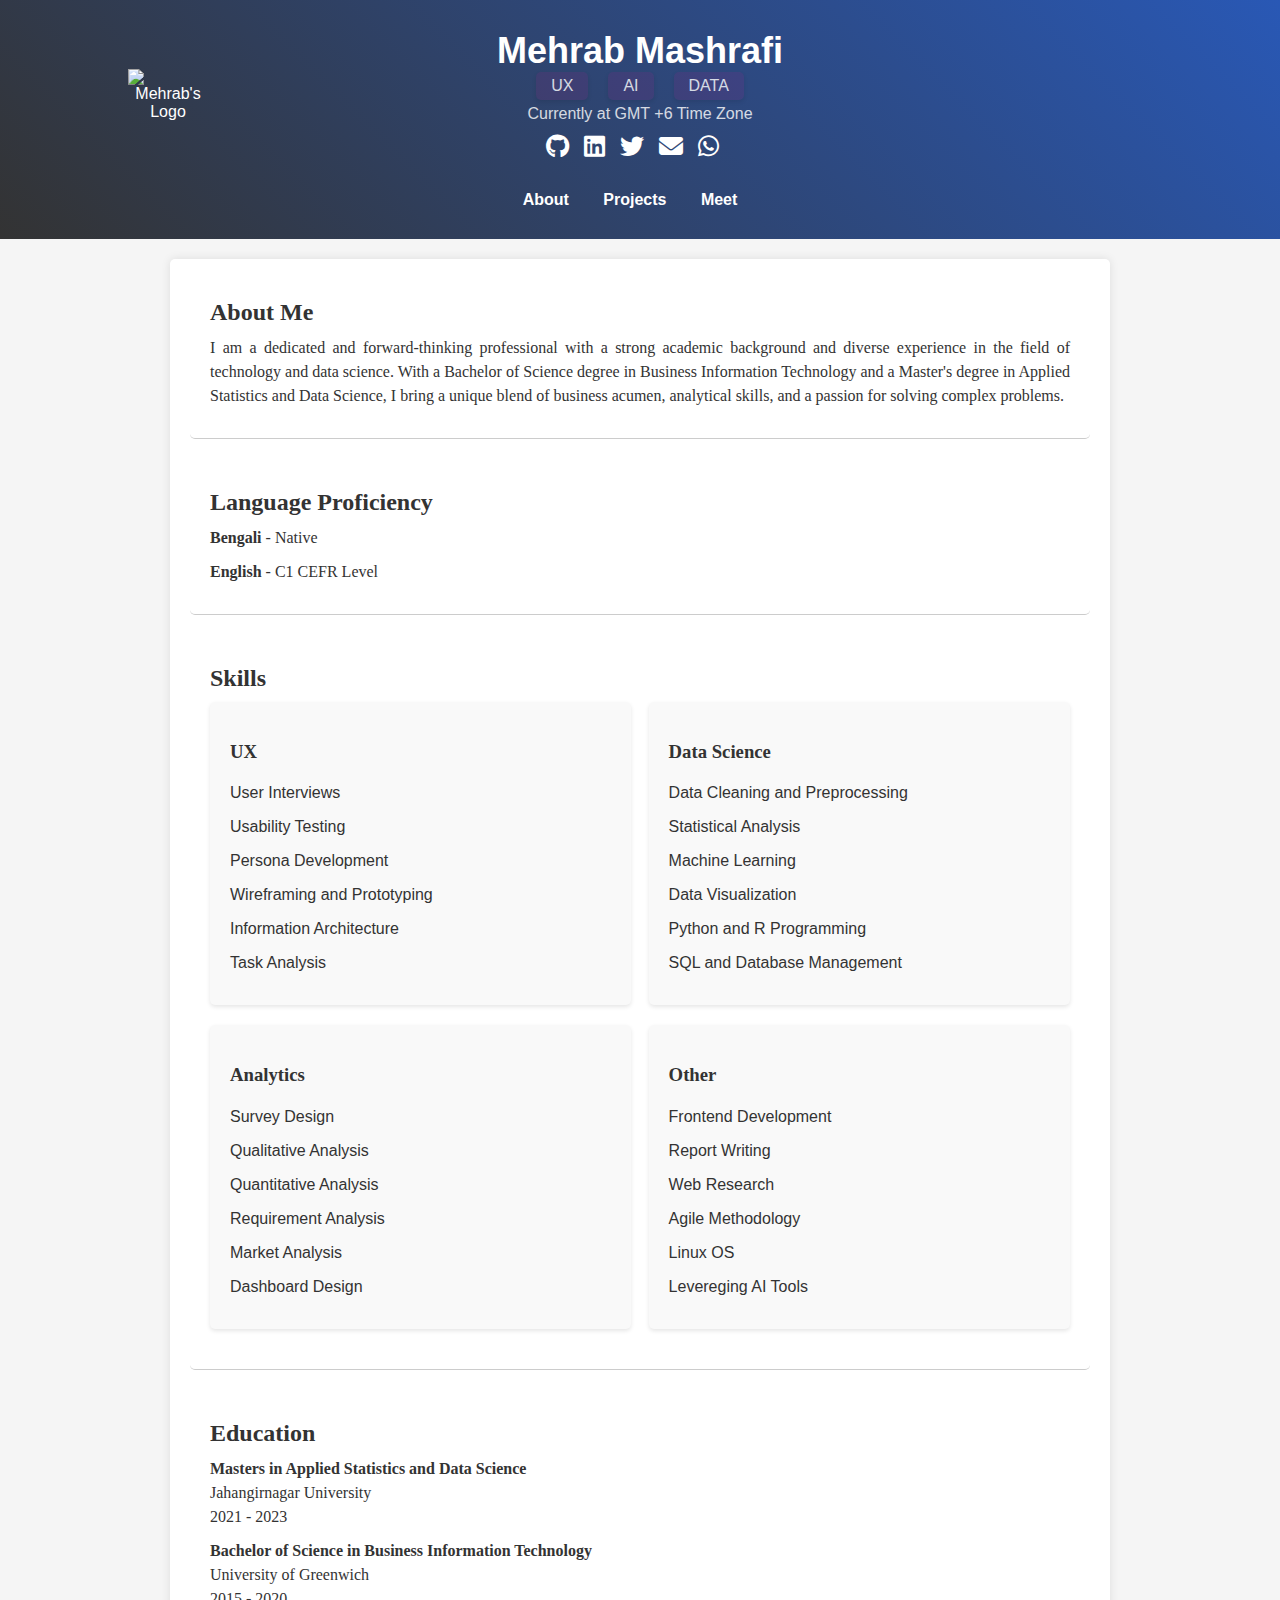
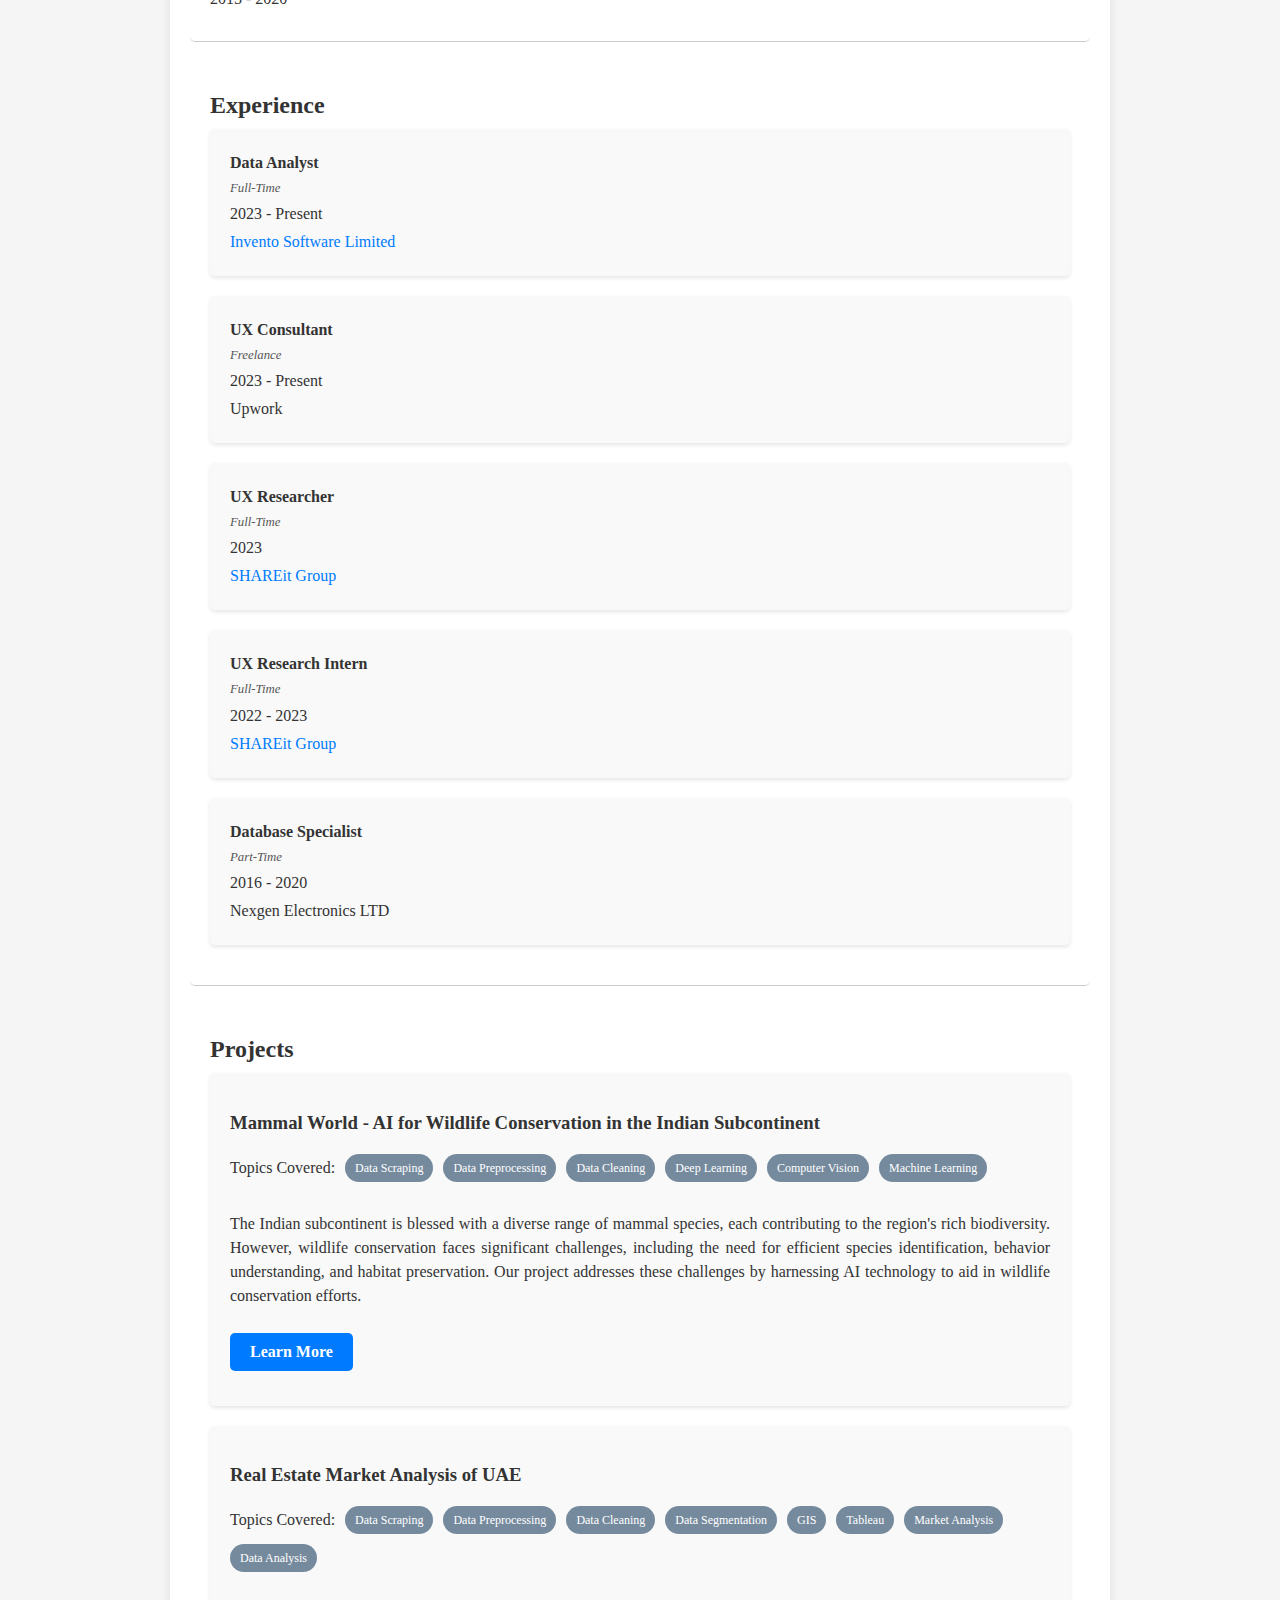
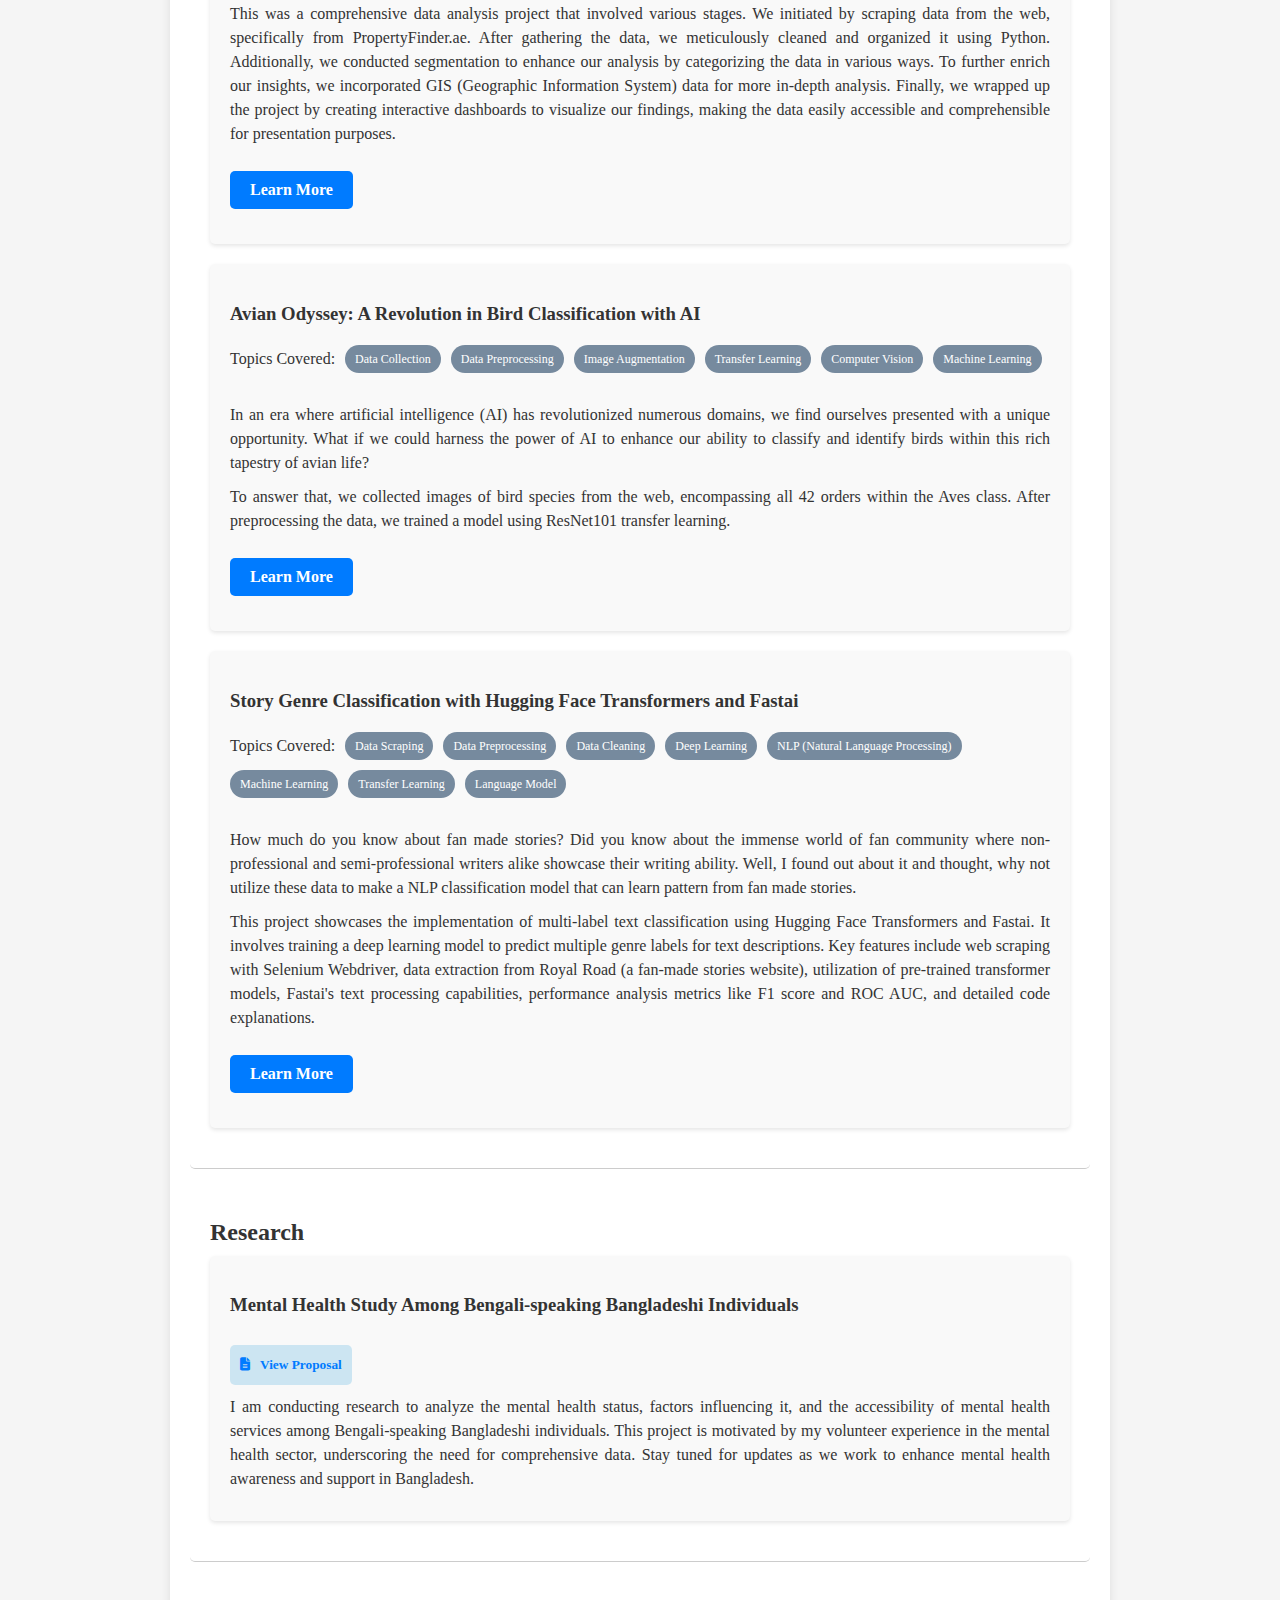
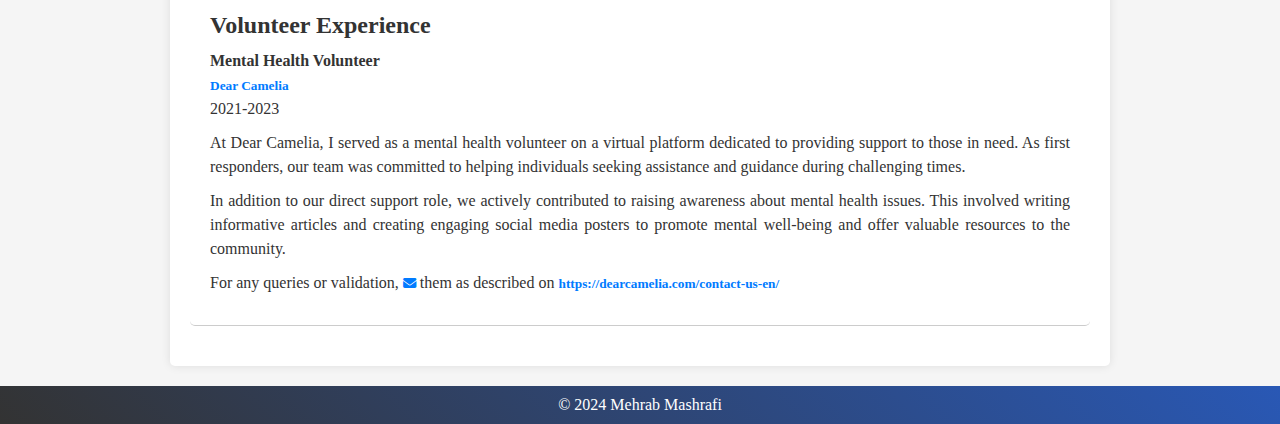
==== commit 1557a55d: "Specialities style added" ====
--- a/index.html
+++ b/index.html
@@ -14,7 +14,11 @@
                 <img src="resources/images/My Logo Gradient.svg" alt="Mehrab's Logo" class="logo"> <!-- Add your logo here -->
             </div>
             <h1>Mehrab Mashrafi</h1>
-            <p>UX | AI | DATA</p>
+            <div class="specialties">
+                <p class="specialty">UX</p>
+                <p class="specialty">AI</p>
+                <p class="specialty">DATA</p>
+            </div>
             <p>Currently at GMT +6 Time Zone</p>
             <div class="contact-icons">
                 <a href="https://github.com/2mdipro7" target="_blank"><i class="fab fa-github"></i></a>
--- a/style.css
+++ b/style.css
@@ -62,6 +62,24 @@
 .header-content {
     margin-top: 10px; /* Add some top margin to separate from the name */
 }
+.specialties {
+    display: flex;
+    justify-content: center;
+    gap: 20px; /* Adjust the space between each specialty */
+}
+
+.specialty {
+    background-color: rgba(255, 0, 149, 0.1); /* Subtle background, adjust as per your theme */
+    padding: 5px 15px; /* Adjust padding as needed */
+    border-radius: 5px; /* Gives a rounded corner */
+    box-shadow: 0 2px 4px rgba(0,0,0,0.1); /* Optional: Adds a subtle shadow for depth */
+    transition: background-color 0.3s, transform 0.3s; /* Smooth transition for hover effects */
+}
+
+.specialty:hover {
+    background-color: rgba(0, 0, 0, 0.2); /* Darker background on hover */
+    transform: translateY(-2px); /* Slight lift effect on hover */
+}
 
 .header-content p {
     font-size: 16px; /* Adjust font size as needed for smoother appearance */
@@ -288,6 +306,31 @@
     font-weight: bold;
     display: inline-block;
     margin-right: 10px;
+}
+.learn-more-button {
+    display: inline-block;
+    background-color: #007BFF; /* Change this to match your site's theme */
+    color: #ffffff;
+    padding: 10px 20px;
+    margin-top: 10px;
+    border-radius: 5px;
+    text-decoration: none;
+    font-weight: bold;
+    transition: background-color 0.3s ease-in-out;
+    margin-left: auto;
+}
+
+.learn-more-button:hover, .learn-more-button:focus {
+    background-color: #0056b3; /* Darker shade for hover effect */
+    color: #ffffff;
+    text-decoration: none;
+}
+
+/* Ensure the button stands out */
+section#project-summary {
+    background-color: #f8f9fa; /* Light background to make the button pop */
+    padding: 20px;
+    border-radius: 8px;
 }
 
 
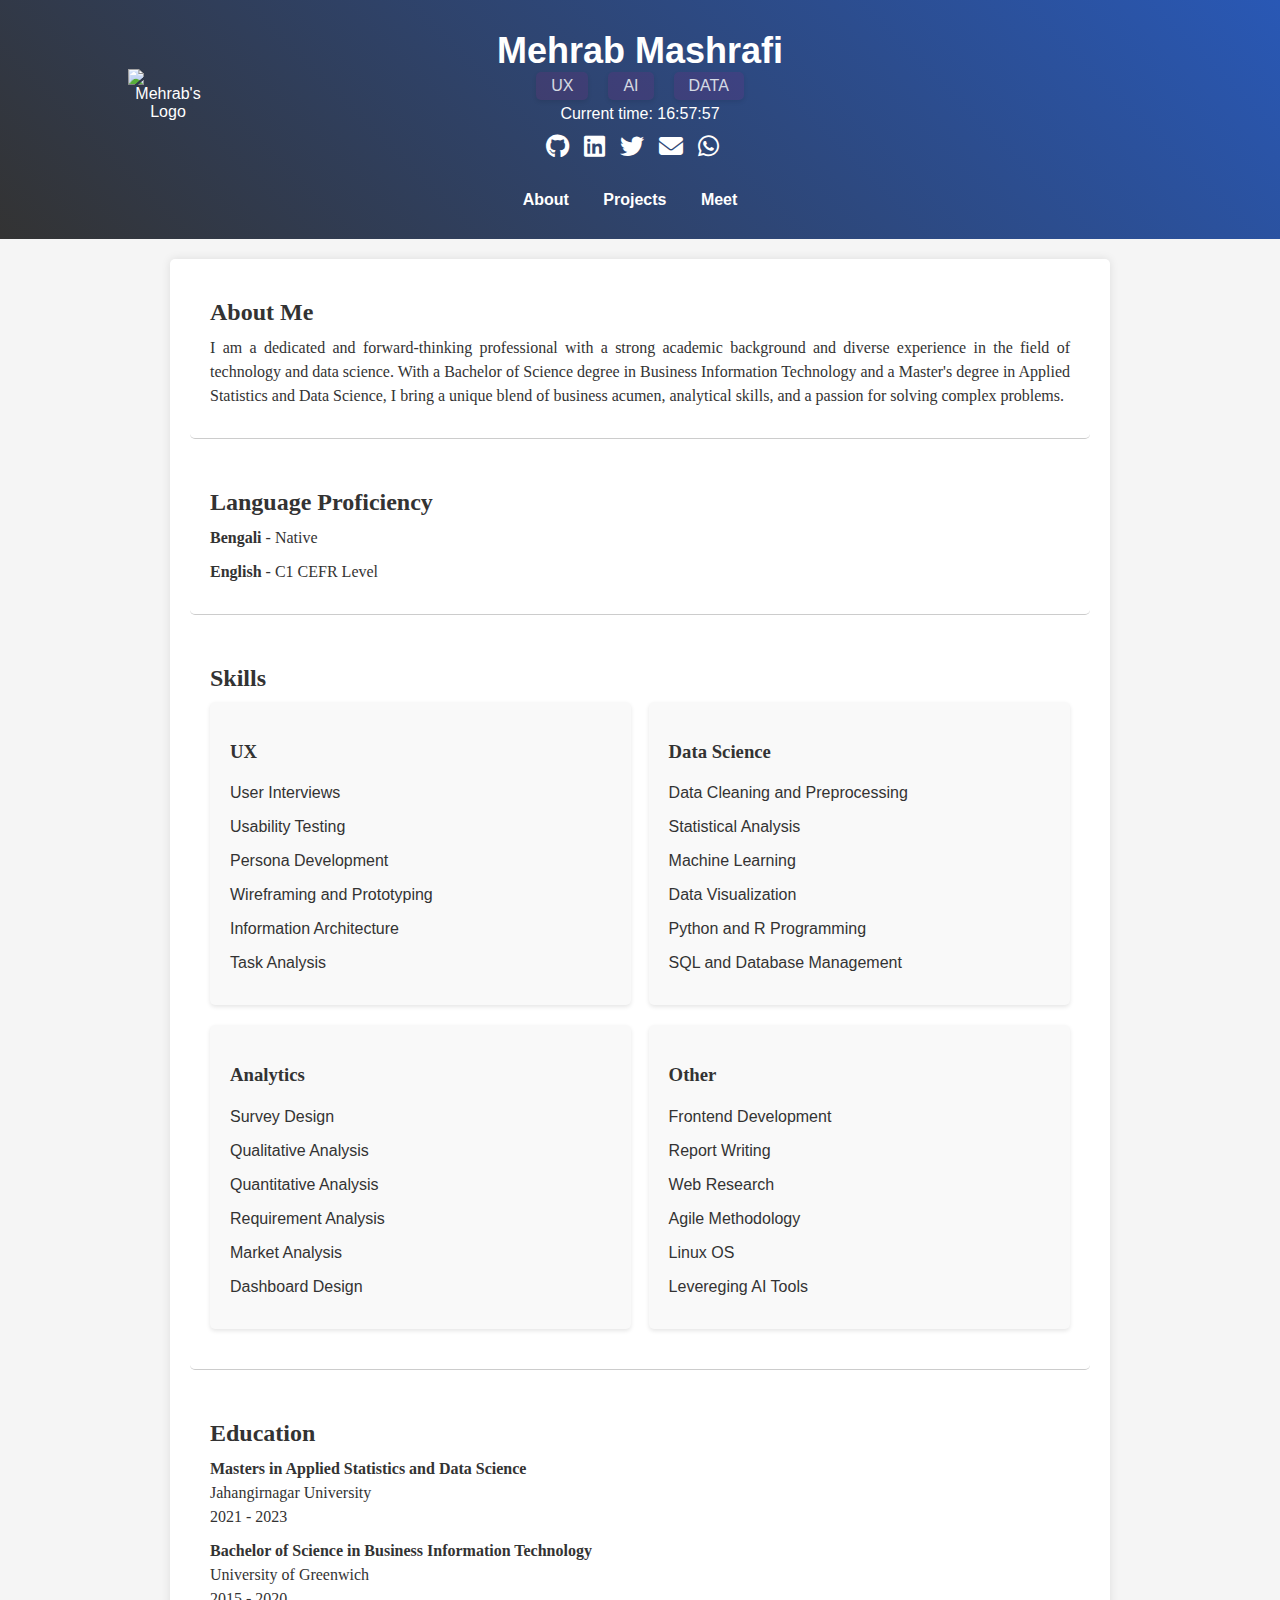
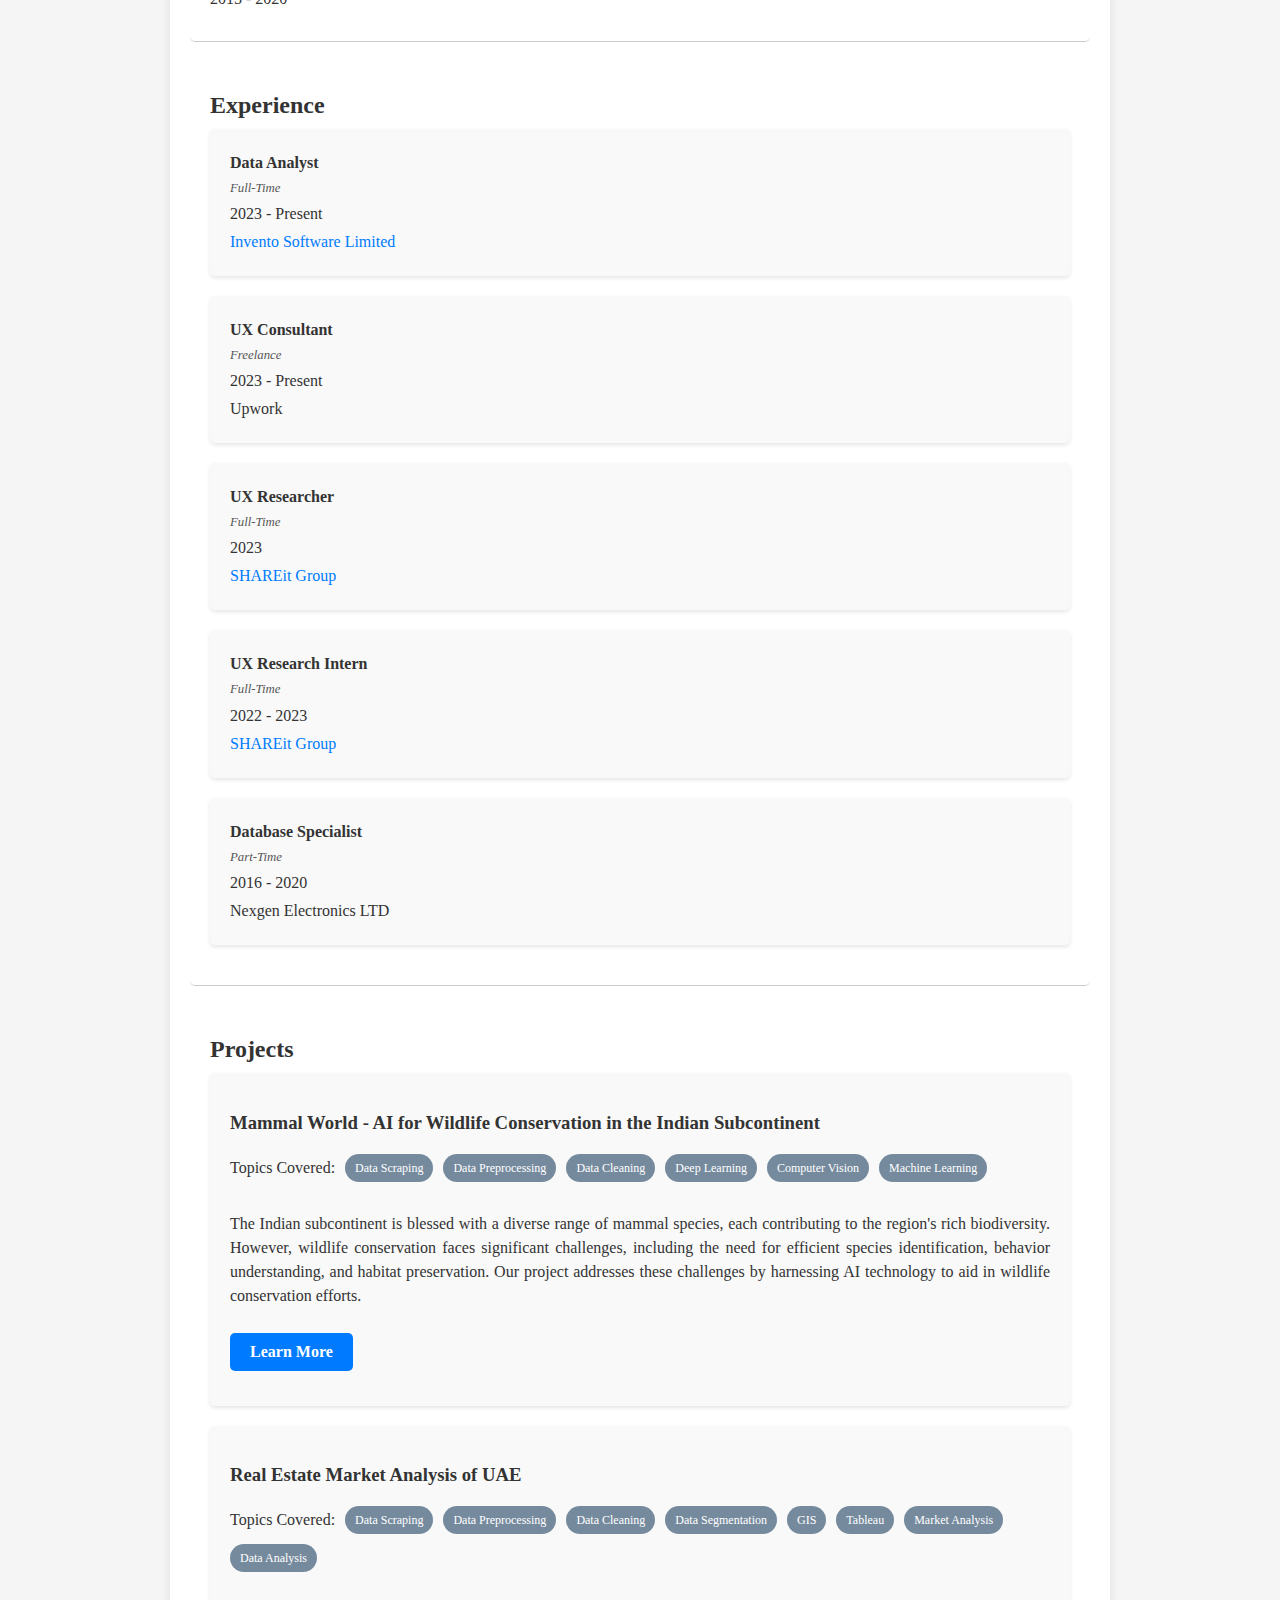
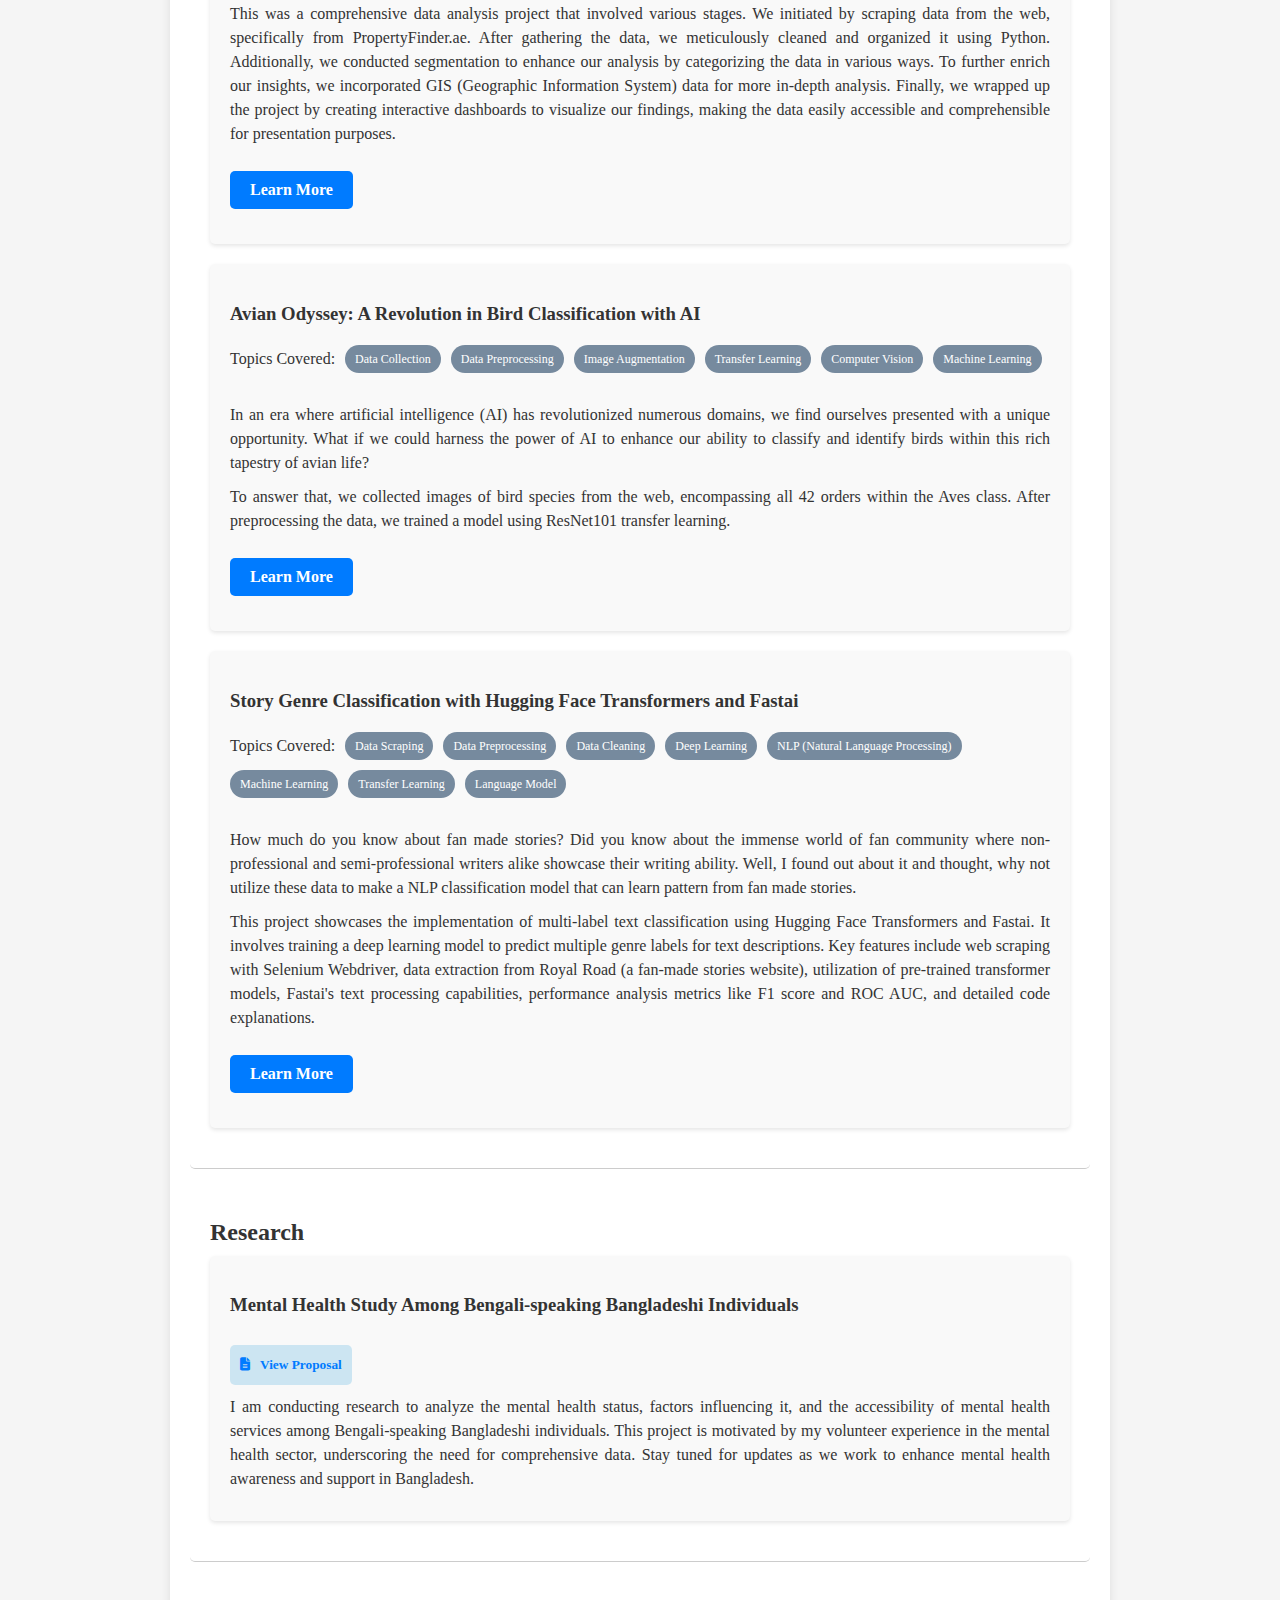
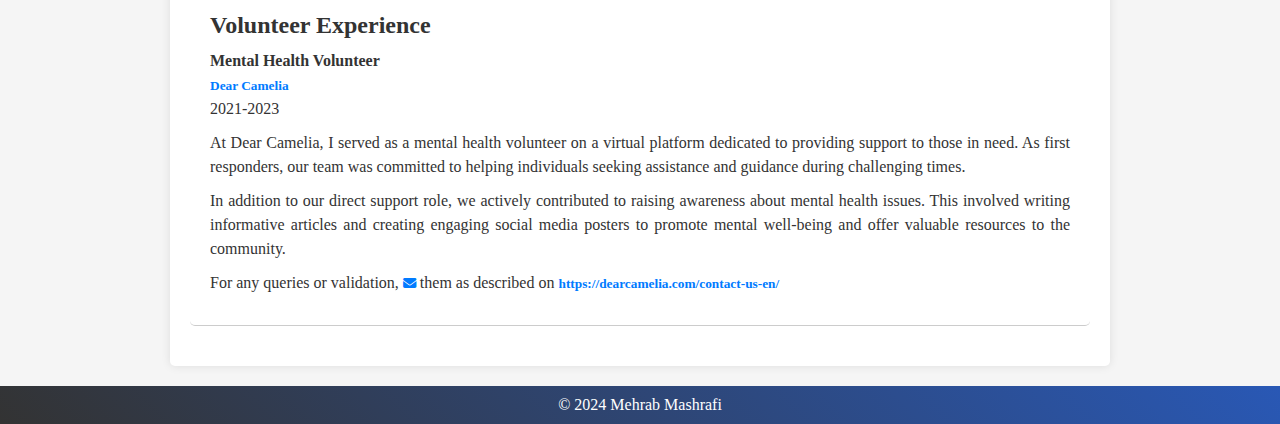
==== commit 00d4722a: "Clock settings updated" ====
--- a/index.html
+++ b/index.html
@@ -19,7 +19,9 @@
                 <p class="specialty">AI</p>
                 <p class="specialty">DATA</p>
             </div>
-            <p>Currently at GMT +6 Time Zone</p>
+            <!-- Place this in the body of your HTML where you want the clock to appear -->
+            <div id="clock">Loading time...</div>
+
             <div class="contact-icons">
                 <a href="https://github.com/2mdipro7" target="_blank"><i class="fab fa-github"></i></a>
                 <a href="https://www.linkedin.com/in/2mdipro7" target="_blank"><i class="fab fa-linkedin"></i></a>
@@ -284,20 +286,9 @@
     <footer>
         <p>&copy; 2024 Mehrab Mashrafi</p>
     </footer>
-    <script>
-        window.onbeforeunload = function() {
-            // Save the scroll position in session storage
-            sessionStorage.setItem('scrollPosition', window.scrollY || document.documentElement.scrollTop);
-        };
-    
-        document.addEventListener('DOMContentLoaded', (event) => {
-            // Restore scroll position when the page is fully loaded
-            if (sessionStorage.getItem('scrollPosition')) {
-                window.scrollTo(0, parseInt(sessionStorage.getItem('scrollPosition')));
-                // Optional: Clear the saved position after scrolling
-                sessionStorage.removeItem('scrollPosition');
-            }
-        });
-        </script>
+    <script src="js/windowScroll.js">
+    </script>
+    <script src="js/clock.js">
+    </script>
 </body>
 </html>
